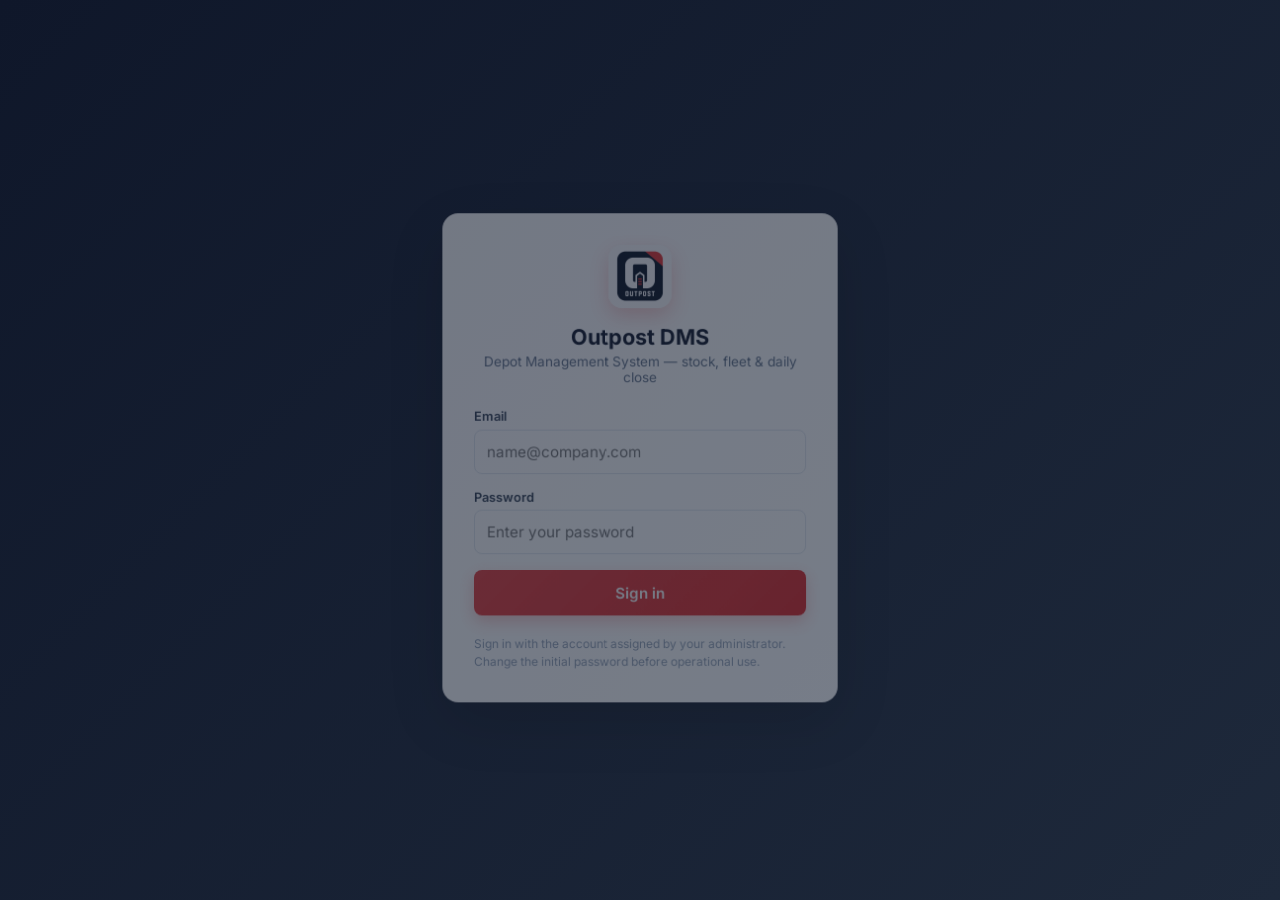
==== index.html @ 82a6bc25 "Stock book: preserve LAPOK BOOK row order within each section (catalog sort) instead of alphabetical" ====
<!DOCTYPE html>
<html lang="en">
<head>
<meta charset="UTF-8">
<meta name="viewport" content="width=device-width,initial-scale=1.0,maximum-scale=1.0">
<script>document.documentElement.classList.add('auth-pending');</script>
<title>Outpost DMS — Depot Management</title>
<link rel="icon" type="image/png" href="assets/img/favicon.png">
<link rel="preload" href="assets/fonts/inter-latin.woff2" as="font" type="font/woff2" crossorigin>
<link rel="stylesheet" href="assets/fonts/inter.css?v=20260801">
<style>
*{box-sizing:border-box;margin:0;padding:0}
:root{
  --red:#E53E3E;--red-dark:#C53030;--red-glow:rgba(229,62,62,.12);--red-light:#FEE2E2;
  --black:#0F172A;--surface:#F9FAFB;--white:#FFFFFF;
  --gray:#64748B;--gray-mid:#94A3B8;--gray-light:#E2E8F0;--gray-dark:#1E293B;
  --gold:#D97706;--accent:#3B82F6;--green:#16A34A;--green-light:#DCFCE7;--amber:#D97706;--amber-light:#FEF3C7;
  --shadow:0 4px 6px rgba(15,23,42,.07),0 10px 24px rgba(15,23,42,.08);
  --shadow-lg:0 10px 30px rgba(13,23,42,.12),0 20px 50px rgba(15,23,42,.1);
  --gradient-primary:linear-gradient(135deg,#E53E3E 0%,#DC2626 100%);
  --gradient-dark:linear-gradient(135deg,#0F172A 0%,#1E293B 100%);
  --r:8px;--rl:12px;--sb:240px;
  --transition:all 0.3s cubic-bezier(0.4,0,0.2,1);
}
html,body{height:100%;font-family:'Inter',system-ui,-apple-system,sans-serif;background:linear-gradient(135deg,#FFFFFF 0%,#F9FAFB 100%);color:var(--black);font-size:13.5px;letter-spacing:-0.3px}
.auth-pending .app{visibility:hidden}
.app{display:flex;min-height:100vh}

/* ── SIDEBAR ── */
.sidebar{width:var(--sb);background:var(--gradient-dark);display:flex;flex-direction:column;flex-shrink:0;position:fixed;top:0;left:0;height:100vh;z-index:100;overflow-y:auto;transform:translateX(-100%);transition:transform .3s;box-shadow:4px 0 20px rgba(15,23,42,.1)}
.sidebar.open{transform:translateX(0)}
.sidebar::before{content:'';position:absolute;top:-60px;left:-60px;width:220px;height:220px;background:radial-gradient(circle,rgba(229,62,62,.1) 0%,transparent 70%);pointer-events:none}
.sidebar-logo{padding:1.2rem 1rem 1rem;border-bottom:1px solid rgba(255,255,255,.06)}
.logo-top{display:flex;align-items:center;gap:10px;margin-bottom:10px}
.logo-mark{width:36px;height:36px;border-radius:10px;display:flex;align-items:center;justify-content:center;flex-shrink:0;overflow:hidden;background:#fff;box-shadow:0 8px 16px rgba(229,62,62,.3);transition:var(--transition)}
.logo-mark img{width:100%;height:100%;object-fit:contain;display:block}
.logo-text{font-size:13px;font-weight:600;color:#fff}
.logo-sub{font-size:10px;color:rgba(255,255,255,.35);letter-spacing:.05em;text-transform:uppercase}
.user-card{background:rgba(255,255,255,.04);border:1px solid rgba(255,255,255,.07);border-radius:8px;padding:10px 12px;margin-top:2px}
.user-name{font-size:13px;font-weight:500;color:rgba(255,255,255,.9)}
.user-email{font-size:11px;color:rgba(255,255,255,.35);margin-top:1px}
.role-pill{display:inline-block;font-size:10px;padding:2px 8px;border-radius:20px;margin-top:6px;font-weight:600;letter-spacing:.03em}
.rp-admin{background:linear-gradient(90deg,var(--red),#FF4D4D);color:#fff}
.rp-manager{background:rgba(255,255,255,.1);color:rgba(255,255,255,.7);border:1px solid rgba(255,255,255,.15)}
.rp-user{background:rgba(201,168,76,.15);color:var(--gold);border:1px solid rgba(201,168,76,.2)}
.nav-section{font-size:9.5px;color:rgba(255,255,255,.22);padding:14px 1rem 5px;text-transform:uppercase;letter-spacing:.1em;font-weight:600}
.nav-section:first-child{padding-top:8px}
.nav-group{border-bottom:1px solid rgba(255,255,255,.04)}
.nav-group-header{width:100%;display:flex;align-items:center;justify-content:space-between;gap:8px;padding:11px 1rem;background:none;border:none;border-left:3px solid transparent;color:rgba(255,255,255,.5);font-size:11px;text-transform:uppercase;letter-spacing:.08em;font-weight:600;cursor:pointer;min-height:44px;font-family:inherit;transition:var(--transition)}
.nav-group-header:hover{background:rgba(255,255,255,.06);color:rgba(255,255,255,.9)}
.nav-group.open>.nav-group-header{color:rgba(255,255,255,.85);border-left-color:rgba(229,62,62,.45)}
.nav-group-chevron{font-size:16px;line-height:1;opacity:.55;transition:transform .2s ease;transform:rotate(0deg)}
.nav-group.open>.nav-group-header .nav-group-chevron{transform:rotate(90deg);opacity:.85}
.nav-group-items{display:none;padding:2px 0 6px}
.nav-group.open>.nav-group-items{display:block}
.nav-group-items .nav-item{padding-left:1.4rem;min-height:40px;font-size:12px;margin:1px 0}
.page-section-label{font-size:10px;text-transform:uppercase;letter-spacing:.08em;color:var(--gray-mid);font-weight:600;margin:0 0 8px}
.page-section{margin-bottom:1.25rem}
.page-section:last-child{margin-bottom:0}
.nav-item{padding:10px 1rem;cursor:pointer;display:flex;align-items:center;gap:10px;font-size:12.5px;color:rgba(255,255,255,.6);transition:var(--transition);border-left:3px solid transparent;margin:2px 0;min-height:44px;font-weight:500}
.nav-item svg{width:16px;height:16px;flex-shrink:0;opacity:.8;transition:var(--transition)}
.nav-item:hover{background:rgba(255,255,255,.06);color:rgba(255,255,255,.95);border-left-color:transparent;padding-left:calc(1rem + 4px)}
.nav-item.active{background:linear-gradient(90deg,rgba(229,62,62,.25) 0%,transparent 100%);color:#fff;border-left-color:var(--red);font-weight:600}
.role-switcher{padding:.75rem;border-top:1px solid rgba(255,255,255,.06);margin-top:auto}
.rs-label{font-size:9.5px;color:rgba(255,255,255,.25);margin-bottom:6px;text-transform:uppercase;letter-spacing:.08em}
.role-btn{display:flex;align-items:center;width:100%;text-align:left;padding:8px 12px;border:1px solid rgba(255,255,255,.1);border-radius:var(--r);background:transparent;cursor:pointer;font-size:11.5px;color:rgba(255,255,255,.5);margin-bottom:4px;transition:var(--transition);font-family:inherit;min-height:40px;font-weight:500}
.role-btn:hover{background:rgba(255,255,255,.08);color:rgba(255,255,255,.9);border-color:rgba(255,255,255,.2)}
.role-btn.active{background:linear-gradient(90deg,rgba(229,62,62,.2) 0%,transparent 100%);color:#fff;border-color:rgba(229,62,62,.4);font-weight:600}

/* ── MAIN ── */
.main{flex:1;margin-left:0;display:flex;flex-direction:column;min-height:100vh;min-width:0}
.topbar{background:rgba(255,255,255,.92);backdrop-filter:blur(12px);border-bottom:1px solid rgba(226,232,240,.5);padding:.9rem 1.8rem;display:flex;align-items:center;justify-content:space-between;position:sticky;top:0;z-index:50;gap:10px;flex-wrap:wrap;box-shadow:0 2px 8px rgba(15,23,42,.04)}
.topbar-left{display:flex;align-items:center;gap:10px;min-width:0}
.menu-btn{display:flex;background:none;border:1px solid var(--gray-light);border-radius:7px;padding:8px 10px;cursor:pointer;flex-shrink:0;min-height:44px;min-width:44px;align-items:center;justify-content:center;transition:var(--transition)}
.menu-btn:hover,.menu-btn[aria-expanded="true"]{background:var(--gray-dark);border-color:var(--gray-dark);color:#fff}
.topbar-title{font-size:15px;font-weight:600;white-space:nowrap;overflow:hidden;text-overflow:ellipsis}
.topbar-right{display:flex;gap:8px;align-items:center;flex-shrink:0;flex-wrap:wrap}
.tb-chip{display:inline-flex;align-items:center;padding:5px 10px;border-radius:20px;font-size:11.5px;background:var(--surface);border:1px solid var(--gray-light);color:var(--gray);font-weight:500;white-space:nowrap}
.notif-btn{width:44px;height:44px;border-radius:var(--r);background:var(--surface);border:1px solid var(--gray-light);display:flex;align-items:center;justify-content:center;cursor:pointer;position:relative;transition:var(--transition);flex-shrink:0;box-shadow:0 2px 4px rgba(15,23,42,.04)}
.notif-btn:hover{background:#E2E8F0;border-color:var(--gray-mid)}
.notif-dot{width:7px;height:7px;background:var(--red);border-radius:50%;position:absolute;top:6px;right:6px;border:1.5px solid white}
.content{padding:1.5rem;flex:1}
.page{display:none}.page.active{display:block}

/* ── CARDS & LAYOUT ── */
.card{background:var(--white);border:1px solid rgba(226,232,240,.5);border-radius:var(--rl);padding:1.4rem;margin-bottom:1rem;box-shadow:var(--shadow);transition:var(--transition)}
.card:hover{box-shadow:var(--shadow-lg);border-color:var(--gray-light)}
.card-header{display:flex;align-items:center;justify-content:space-between;margin-bottom:.9rem;flex-wrap:wrap;gap:8px}
.card-title{font-size:14px;font-weight:700;color:var(--black);letter-spacing:-0.2px}
.two-col{display:grid;grid-template-columns:1fr 1fr;gap:1rem}
.three-col{display:grid;grid-template-columns:1fr 1fr 1fr;gap:1rem}

/* ── METRICS ── */
.metric-grid{display:grid;grid-template-columns:repeat(6,minmax(140px,1fr));gap:10px;margin-bottom:1.25rem}
.metric-card{background:var(--white);border:1px solid var(--gray-light);border-radius:var(--rl);padding:1rem 1.1rem;box-shadow:var(--shadow);position:relative;overflow:visible;min-width:0}
.metric-card.hi{background:linear-gradient(135deg,var(--red),#C41E1E);border-color:var(--red);box-shadow:0 4px 20px rgba(212,43,43,.3)}
.metric-card.hi .metric-label,.metric-card.hi .metric-value,.metric-card.hi .metric-sub{color:#fff}
.metric-label{font-size:10px;color:var(--gray-mid);margin-bottom:4px;text-transform:uppercase;letter-spacing:.05em;font-weight:600}
.metric-value{font-size:clamp(14px,2.1vw,22px);font-weight:700;line-height:1.15;letter-spacing:-.02em;font-variant-numeric:tabular-nums;white-space:nowrap;overflow:visible;word-break:keep-all;max-width:100%}
.metric-sub{font-size:11px;color:var(--gray-mid);margin-top:3px}
.metric-trend{font-size:11px;font-weight:600;margin-top:3px}
.trend-up{color:#16a34a}.trend-dn{color:var(--red)}
.rdc-duty-grid{display:grid;grid-template-columns:repeat(3,1fr);gap:10px;margin-bottom:1rem}
.rdc-duty-card{background:var(--white);border:1px solid var(--gray-light);border-radius:var(--rl);padding:1rem;box-shadow:var(--shadow);cursor:pointer;transition:var(--transition);min-height:118px;display:flex;flex-direction:column;gap:6px}
.rdc-duty-card:hover{border-color:var(--red);box-shadow:var(--shadow-lg);transform:translateY(-2px)}
.rdc-duty-card.hi{border-color:var(--red);background:linear-gradient(135deg,#fff 0%,#fff5f5 100%)}
.rdc-duty-top{display:flex;align-items:flex-start;justify-content:space-between;gap:8px}
.rdc-duty-title{font-size:11px;font-weight:700;text-transform:uppercase;letter-spacing:.05em;color:var(--gray-mid)}
.rdc-duty-value{font-size:14px;font-weight:700;color:var(--black);line-height:1.35}
.rdc-duty-sub{font-size:11px;color:var(--gray);line-height:1.45;margin-top:auto}
.rdc-priority-row{display:flex;align-items:flex-start;gap:10px;padding:10px 0;border-bottom:1px solid rgba(0,0,0,.05)}
.rdc-priority-row:last-child{border-bottom:none}
.rdc-priority-dot{width:10px;height:10px;border-radius:50%;margin-top:4px;flex-shrink:0;background:var(--gray-light)}
.rdc-priority-dot.done{background:#16a34a}.rdc-priority-dot.warn{background:var(--gold)}.rdc-priority-dot.alert{background:var(--red)}
.rdc-bal-toolbar{display:flex;flex-wrap:wrap;gap:8px;align-items:center;margin-bottom:1rem}
.rdc-bal-toolbar .chip{margin:0}
.rdc-bal-steps{display:flex;gap:8px;margin-bottom:1rem}
.rdc-bal-step{flex:1;text-align:center;padding:10px 8px;border-radius:var(--rl);font-size:11px;font-weight:700;background:var(--white);border:1px solid var(--gray-light);color:var(--gray-mid);cursor:pointer;transition:var(--transition)}
.rdc-bal-step:hover{border-color:var(--red)}
.rdc-bal-step.done{background:#f0fdf4;border-color:#86efac;color:#166534}
.rdc-bal-step.active{border-color:var(--red);color:var(--black);box-shadow:0 0 0 2px var(--red-glow)}
.rdc-bal-sticky{position:sticky;bottom:0;z-index:20;margin-top:1rem;padding:12px 14px;background:rgba(255,255,255,.95);border:1px solid var(--gray-light);border-radius:var(--rl);box-shadow:0 -4px 20px rgba(15,23,42,.08);display:flex;flex-wrap:wrap;gap:8px;align-items:center;justify-content:flex-end;backdrop-filter:blur(8px)}
.cash-var{font-size:12px;font-weight:700}
.cash-var.ok{color:#166534}
.cash-var.warn{color:var(--red)}
.rdc-section{margin-bottom:1rem;border:1px solid var(--gray-light);border-radius:var(--rl);background:var(--white);box-shadow:var(--shadow)}
.rdc-section>summary{cursor:pointer;padding:12px 14px;font-size:13px;font-weight:700;list-style:none;display:flex;align-items:center;justify-content:space-between;gap:8px}
.rdc-section>summary::-webkit-details-marker{display:none}
.rdc-section>summary::after{content:'›';font-size:16px;color:var(--gray-mid);transition:transform .2s}
.rdc-section[open]>summary::after{transform:rotate(90deg)}
.rdc-section-body{padding:0 14px 14px}
.rdc-hub-steps{display:grid;grid-template-columns:repeat(4,1fr);gap:8px;margin-bottom:1rem}
.rdc-hub-step{background:var(--white);border:1px solid var(--gray-light);border-radius:var(--rl);padding:12px;cursor:pointer;text-align:center;transition:var(--transition)}
.rdc-hub-step:hover{border-color:var(--red)}
.rdc-hub-step.done{border-color:#86efac;background:#f0fdf4}
.rdc-hub-step.active{border-color:var(--red);box-shadow:0 0 0 2px var(--red-glow)}
.rdc-hub-step-num{font-size:10px;font-weight:700;color:var(--gray-mid);text-transform:uppercase;letter-spacing:.06em}
.rdc-hub-step-label{font-size:13px;font-weight:700;margin-top:4px}
.rdc-hub-hero{display:flex;flex-wrap:wrap;gap:12px;align-items:flex-end;justify-content:space-between;margin-bottom:1rem}
.rdc-hub-greeting{font-size:20px;font-weight:700;letter-spacing:-.02em}
.rdc-hub-date{font-size:13px;color:var(--gray-mid);margin-top:2px}
.rdc-hub-hero-right{display:flex;gap:8px;align-items:center;flex-wrap:wrap}
.rdc-hub-progress{display:grid;grid-template-columns:repeat(5,1fr);gap:4px;margin-bottom:1rem}
.rdc-hub-progress-seg{height:6px;border-radius:99px;background:var(--gray-light);overflow:hidden;position:relative}
.rdc-hub-progress-seg span{position:absolute;inset:0;font-size:0}
.rdc-hub-progress-seg.done{background:#22c55e}
.rdc-hub-progress-seg.active{background:linear-gradient(90deg,#22c55e 50%,var(--red) 50%)}
.rdc-hub-primary{margin-bottom:1rem;padding:14px 16px;border-radius:var(--rl);border:1px solid var(--gray-light);background:var(--white);display:flex;flex-wrap:wrap;gap:12px;align-items:center;justify-content:space-between;box-shadow:var(--shadow)}
.rdc-hub-primary.done{border-color:#86efac;background:#f0fdf4}
.rdc-hub-primary-text{flex:1;min-width:180px}
.rdc-hub-primary-title{font-size:14px;font-weight:700}
.rdc-hub-primary-sub{font-size:12px;color:var(--gray-mid);margin-top:2px}
.rdc-hub-primary .btn.btn-red{padding:12px 22px;font-size:14px;font-weight:700}
.rdc-wizard-head{margin-bottom:1rem;padding:12px 14px;background:var(--white);border:1px solid var(--gray-light);border-radius:var(--rl)}
.rdc-wizard-title{font-size:15px;font-weight:700}
.rdc-wizard-sub{font-size:12px;color:var(--gray-mid);margin-top:4px}
.rdc-hub-checklist{list-style:none;margin:0 0 1rem;padding:0}
.rdc-hub-check-item{display:flex;align-items:center;gap:12px;padding:12px 14px;background:var(--white);border:1px solid var(--gray-light);border-radius:var(--rl);margin-bottom:8px;transition:var(--transition)}
.rdc-hub-check-item[role=button]{cursor:pointer}
.rdc-hub-check-item[role=button]:hover{border-color:var(--red)}
.rdc-hub-check-item.done{border-color:#86efac;background:#f0fdf4}
.rdc-hub-check-item.active{border-color:var(--red);box-shadow:0 0 0 2px var(--red-glow)}
.rdc-hub-check-num{width:28px;height:28px;border-radius:50%;display:flex;align-items:center;justify-content:center;font-size:12px;font-weight:700;background:var(--gray-light);flex-shrink:0;color:var(--gray-mid)}
.rdc-hub-check-item.done .rdc-hub-check-num{background:#22c55e;color:#fff}
.rdc-hub-check-item.active .rdc-hub-check-num{background:var(--red);color:#fff}
.rdc-hub-cash-nudge{display:flex;flex-wrap:wrap;gap:12px;align-items:center;justify-content:space-between;margin-bottom:1rem;padding:12px 14px;border-radius:var(--rl);border:1px solid #fcd34d;background:#fffbeb}
.rdc-hub-depot-nudge{border-color:#fdba74;background:#fff7ed}
.rdc-hub-month-end{margin-bottom:1rem;padding:12px 14px;border-radius:var(--rl);border:1px solid var(--gray-light);background:var(--white);display:flex;flex-wrap:wrap;gap:12px;align-items:center;justify-content:space-between}
.rdc-hub-pack-view{margin:0 0 1rem;padding:0;list-style:none}
.rdc-hub-pack-view .btn{width:100%}
.rdc-finish-today{margin-bottom:1rem;padding:16px;border-radius:var(--rl);border:1px solid #86efac;background:#f0fdf4}
.rdc-hub-cash-nudge-text{flex:1;min-width:180px;font-size:13px}
.rdc-hub-cash-nudge-text strong{display:block;font-size:14px;margin-bottom:2px}
.metric-card.rdc-variance-ok{border-color:#86efac;background:#f0fdf4}
.metric-card.rdc-variance-ok .metric-value{color:#166534}
.metric-card.rdc-variance-warn{border-color:#fca5a5;background:#fff5f5}
.metric-card.rdc-variance-warn .metric-value{color:var(--red)}
tr.rdc-hub-today td{background:rgba(229,62,62,.04);font-weight:600}
@media(max-width:640px){.rdc-hub-steps{grid-template-columns:repeat(2,1fr)}}
@media(max-width:768px){.rdc-duty-grid{grid-template-columns:repeat(2,1fr)}}
@media(max-width:480px){.rdc-duty-grid{grid-template-columns:1fr}}

/* ── TABLE ── */
.tbl-wrap{overflow-x:auto;-webkit-overflow-scrolling:touch}
table{width:100%;border-collapse:collapse;font-size:13px;min-width:500px}
th{text-align:left;padding:7px 10px;font-weight:600;font-size:10.5px;color:var(--gray-mid);border-bottom:1.5px solid var(--gray-light);text-transform:uppercase;letter-spacing:.05em;white-space:nowrap}
td{padding:9px 10px;border-bottom:1px solid rgba(0,0,0,.04);vertical-align:middle}
tr:last-child td{border-bottom:none}
tr:hover td{background:rgba(0,0,0,.012)}

/* ── BADGES ── */
.badge{display:inline-flex;align-items:center;font-size:11px;padding:4px 10px;border-radius:20px;font-weight:600;white-space:nowrap;transition:var(--transition)}
.bs{background:#DCFCE7;color:#166534;font-weight:600}.bw{background:#FEF3C7;color:#92400E;font-weight:600}.bd{background:#FEE2E2;color:#991B1B;font-weight:600}.bi{background:#DBEAFE;color:#1E40AF;font-weight:600}.bg{background:#F3F4F6;color:#374151;font-weight:600}.br{background:var(--gradient-primary);color:#fff;box-shadow:0 4px 12px rgba(229,62,62,.3)}.bgold{background:rgba(217,119,6,.12);color:var(--gold);border:1px solid rgba(217,119,6,.2);font-weight:600}
.b-truck{background:#e0f2fe;color:#0369a1}.b-tuk{background:#fdf4ff;color:#7e22ce}

/* ── ALERTS ── */
.alert{padding:12px 16px;border-radius:var(--r);margin-bottom:1rem;font-size:13px;display:flex;align-items:flex-start;gap:12px;line-height:1.6;border:1px solid;transition:var(--transition)}
.notif-list{display:flex;flex-direction:column}
.notif-row{display:flex;align-items:flex-start;gap:10px;padding:11px 4px;border-bottom:1px solid var(--gray-light);border-left:3px solid transparent;cursor:pointer;transition:var(--transition)}
.notif-row:hover{background:var(--surface);padding-left:8px}
.notif-row:last-child{border-bottom:none}
.notif-row.unread{border-left-color:var(--red)}
.notif-dot{width:8px;height:8px;border-radius:50%;background:var(--red);margin-top:7px;flex-shrink:0;box-shadow:0 0 0 3px var(--red-glow)}
.notif-row:not(.unread) .notif-dot{background:var(--gray-light);box-shadow:none}
.notif-main{flex:1;min-width:0}
.notif-meta{display:flex;justify-content:space-between;align-items:baseline;gap:8px}
.notif-sender{font-size:12px;font-weight:600;color:var(--gray-dark)}
.notif-time{font-size:11px;color:var(--gray-mid);white-space:nowrap}
.notif-title{font-size:13px;font-weight:700;color:var(--black);margin-top:1px}
.notif-row:not(.unread) .notif-title{font-weight:600}
.notif-body{font-size:12.5px;color:var(--gray);margin-top:1px;line-height:1.5;display:-webkit-box;-webkit-line-clamp:2;-webkit-box-orient:vertical;overflow:hidden}
.notif-sev{display:inline-block;font-size:9px;font-weight:700;letter-spacing:.06em;text-transform:uppercase;padding:1px 6px;border-radius:20px;margin-left:6px;vertical-align:2px}
.sev-warning{background:rgba(217,119,6,.12);color:var(--gold)}
.sev-danger{background:var(--red-light);color:var(--red-dark)}
.cal-cell{min-height:62px;border-radius:10px;padding:8px 4px;text-align:center;cursor:pointer;font-family:inherit;transition:var(--transition)}
.cal-cell.none{background:#fff;border:1px solid rgba(15,23,42,.08)}
.cal-cell:disabled{cursor:default}
.cal-cell.ok{background:#F0FDF4;border:1px solid #16A34A}
.cal-cell.bad{background:#FEF2F2;border:1px solid #E53E3E}
.cal-cell.active{box-shadow:0 0 0 2px #fff,0 0 0 3px rgba(15,23,42,.45)}
.cal-day{font-weight:700;color:var(--black)}
.cal-tick{display:inline-flex;align-items:center;justify-content:center;width:22px;height:22px;border-radius:50%;font-size:13px;font-weight:700;color:#fff;line-height:1;margin-top:6px;flex-shrink:0}
.cal-tick.ok{background:#16A34A}
.cal-tick.bad{background:#E53E3E}
.cal-tick.flat{margin-top:0;width:18px;height:18px;font-size:11px;vertical-align:middle}
.cal-legend{display:flex;align-items:center;gap:16px;flex-wrap:wrap;margin:-0.5rem 0 1rem;font-size:11.5px;color:var(--gray)}
.cal-legend .cal-tick{margin-top:0;width:16px;height:16px;font-size:10px}
.rdc-datepicker{position:relative}
.rdc-date-btn{min-height:36px;width:auto;cursor:pointer;text-align:left}
.rdc-date-btn.btn-active{border-color:var(--gray);box-shadow:0 0 0 2px rgba(15,23,42,.12)}
.rdc-date-pop{position:absolute;top:calc(100% + 6px);left:0;z-index:60;width:330px;background:#fff;border:1px solid rgba(15,23,42,.1);border-radius:14px;box-shadow:0 14px 40px rgba(15,23,42,.16);padding:.9rem}
.rdc-date-nav{display:flex;gap:8px;align-items:center;margin-bottom:.7rem}
.a-danger{background:#FEE2E2;color:#7F1D1D;border-color:#FCA5A5;box-shadow:0 4px 12px rgba(229,62,62,.08)}
.a-warning{background:#FFFBEB;color:#78350F;border-color:#FCD34D;box-shadow:0 4px 12px rgba(217,119,6,.08)}
.a-info{background:#EFF6FF;color:#1E3A5F;border-color:#93C5FD;box-shadow:0 4px 12px rgba(59,130,246,.08)}
.a-success{background:#F0FDF4;color:#14532D;border-color:#86EFAC;box-shadow:0 4px 12px rgba(34,197,94,.08)}

/* ── BUTTONS ── */
.btn{display:inline-flex;align-items:center;gap:6px;padding:9px 16px;border:none;border-radius:var(--r);background:var(--white);cursor:pointer;font-size:12.5px;color:var(--black);transition:var(--transition);font-family:inherit;font-weight:600;white-space:nowrap;min-height:44px;border:1px solid var(--gray-light);box-shadow:0 2px 4px rgba(15,23,42,.04)}
.btn:hover{background:var(--surface);border-color:var(--gray);box-shadow:0 4px 12px rgba(15,23,42,.08);transform:translateY(-1px)}
.btn:active{transform:translateY(0)}
.btn-red{background:var(--gradient-primary);color:#fff;border-color:var(--red);box-shadow:0 4px 12px rgba(229,62,62,.25)}
.btn-red:hover{box-shadow:0 8px 20px rgba(229,62,62,.35);transform:translateY(-2px)}
.btn-black{background:var(--black);color:#fff;border-color:var(--black)}
.btn-sm{padding:6px 12px;font-size:11.5px;min-height:36px}
.btn-full{width:100%;justify-content:center;padding:11px;font-size:14px;font-weight:600}
.btn-group{display:flex;gap:8px;flex-wrap:wrap;margin-bottom:1rem}

/* ── FORM ── */
.input,.select-inp,.textarea-inp{padding:10px 12px;border:1.5px solid var(--gray-light);border-radius:var(--r);background:var(--white);color:var(--black);font-size:13px;width:100%;font-family:inherit;transition:var(--transition);min-height:44px;box-shadow:inset 0 1px 2px rgba(15,23,42,.03)}
.input:hover,.select-inp:hover,.textarea-inp:hover{border-color:var(--gray-mid)}
.input:focus,.select-inp:focus,.textarea-inp:focus{outline:none;border-color:var(--red);box-shadow:0 0 0 4px var(--red-light),inset 0 1px 2px rgba(15,23,42,.03)}
.textarea-inp{resize:vertical;min-height:70px}
.form-row{display:grid;grid-template-columns:1fr 1fr;gap:10px;margin-bottom:10px}
.form-group{display:flex;flex-direction:column;gap:5px;margin-bottom:1rem}
.form-group label{font-size:12px;color:var(--black);font-weight:700;letter-spacing:-0.1px;text-transform:capitalize}
.form-section{font-size:11px;font-weight:700;text-transform:uppercase;letter-spacing:.06em;color:var(--gray-mid);margin:14px 0 8px;padding-bottom:4px;border-bottom:1px solid var(--gray-light)}

/* ── STOCK BOOK ── */
.stock-book-card{padding:0;overflow:hidden}
.stock-book-head{padding:16px 18px;border-bottom:1px solid var(--gray-light);background:linear-gradient(180deg,#fff 0%,#f8fafc 100%)}
.stock-book-title{font-size:16px;font-weight:800;letter-spacing:.02em;text-transform:uppercase}
.stock-book-sub{font-size:12px;color:var(--gray-mid);margin-top:4px}
.stock-book-meta{display:grid;grid-template-columns:repeat(3,1fr);gap:10px;margin-top:12px}
.stock-book-meta-item{border:1px solid var(--gray-light);border-radius:10px;padding:10px 12px;background:#fff}
.stock-book-meta-label{font-size:10px;font-weight:700;letter-spacing:.06em;text-transform:uppercase;color:var(--gray-mid);margin-bottom:4px}
.stock-book-meta-value{font-size:12px;font-weight:600;color:var(--black);line-height:1.4}
.stock-book-wrap{padding:14px 18px 18px}
.stock-book-table{min-width:860px}
.stock-book-table th{text-align:center}
.stock-book-table th:nth-child(1),.stock-book-table th:nth-child(2),
.stock-book-table td:nth-child(1),.stock-book-table td:nth-child(2){text-align:left}
.stock-book-table td{text-align:center}
.stock-book-table .cat-row td{background:#f8fafc;font-weight:800;text-transform:uppercase;letter-spacing:.05em;color:var(--gray);text-align:left}
.stock-book-table .stock-book-total td{background:#eef2f7;border-top:1px solid #d8dee8;text-align:center}
.stock-book-table .stock-book-total .stock-book-total-label{text-align:left}
.stock-book-table .stock-book-grand-total td{background:#dde5ee}

/* Warehouse stock overview — roomy rows + brand groups */
.wh-stock-table{font-size:13px}
.wh-stock-table th{padding:10px 12px;font-size:11px}
.wh-stock-table td{padding:12px 12px;border-bottom:1px solid rgba(0,0,0,.07)}
.wh-stock-table .wh-stock-cat td{background:#edf2f7;padding:10px 12px;font-size:11px;font-weight:800;text-transform:uppercase;letter-spacing:.06em;color:var(--gray-dark);border-bottom:1px solid #d8dee8;border-top:2px solid #d8dee8}
.wh-stock-table .wh-stock-name{font-weight:600;color:var(--black);letter-spacing:.01em}
.wh-stock-table .wh-stock-sku{color:var(--gray-mid);font-size:12px}
.wh-stock-table tr.wh-stock-exp td{background:#FFFBEB}
.wh-stock-table tbody tr:not(.wh-stock-cat):hover td{background:rgba(26,54,93,.04)}
.stock-book-table .num-col{width:48px}
.stock-book-table .qty-col{width:120px}
.stock-book-purchase{display:inline-flex;align-items:center;justify-content:center;min-width:64px;min-height:38px;padding:7px 10px;background:#eef2f7;border:1.5px dashed #c5cdd8;border-radius:8px;font-weight:700;color:var(--black);cursor:default;user-select:none;pointer-events:none}
.stock-book-purchase.is-zero{color:var(--gray-mid);font-weight:600}
.stock-book-th-locked{line-height:1.25}
.stock-book-th-locked small{display:block;margin-top:2px;font-size:9px;font-weight:600;letter-spacing:.02em;text-transform:none;color:var(--gray-mid)}
.occd-board-locked{opacity:.98}
.occd-board-locked .occd-tbl{pointer-events:none}
.occd-lock-banner{border-color:#cbd5e0}
.stock-book-input{width:86px;min-height:38px;padding:7px 8px;text-align:center;border:1.5px solid var(--gray-light);border-radius:8px;font:inherit}
.stock-book-input:focus{outline:none;border-color:var(--red);box-shadow:0 0 0 3px var(--red-light)}
.stock-book-input[disabled]{background:#f8fafc;color:var(--gray-mid);cursor:not-allowed}
@media(max-width:768px){.stock-book-meta{grid-template-columns:1fr}}

/* ── OCCD DAILY BOARDS ── */
.occd-toolbar{display:flex;align-items:center;justify-content:space-between;flex-wrap:wrap;gap:10px;margin-bottom:1rem;padding:12px 14px;background:var(--white);border:1px solid var(--gray-light);border-radius:var(--rl);box-shadow:var(--shadow)}
.occd-toolbar-left{display:flex;align-items:center;gap:10px;flex-wrap:wrap}
.occd-board-wrap{margin-bottom:1rem}
.occd-board-card{padding:0;overflow:hidden}
.occd-board-card .card-header{padding:1rem 1.2rem 0;margin-bottom:0}
.occd-board-banner{background:linear-gradient(135deg,#1a365d,#2c5282);color:#fff;padding:12px 16px;margin:0}
.occd-board-title{font-size:15px;font-weight:800;letter-spacing:.04em;text-align:center;margin-bottom:8px}
.occd-board-meta{display:flex;flex-wrap:wrap;gap:12px 20px;font-size:11px;justify-content:center}
.occd-board-meta .occd-txt-inp,.occd-board-meta .occd-readonly-val{background:rgba(255,255,255,.15);border:1px solid rgba(255,255,255,.25);color:#fff;min-height:28px;padding:2px 8px;border-radius:4px;font-size:11px;min-width:140px}
.occd-tbl table{min-width:720px;font-size:12px}
.occd-tbl th{font-size:9.5px;padding:6px 8px}
.occd-tbl td{padding:5px 8px}
.occd-cat-row td{background:#edf2f7;font-size:11px;text-transform:uppercase;letter-spacing:.05em}
.cadet-cat-row td,.rdc-cat-row td{background:#edf2f7;font-size:11px;text-transform:uppercase;letter-spacing:.05em;color:var(--gray-dark);font-weight:700}
.rdc-cat-row td{background:#edf2f7;font-size:11px;text-transform:uppercase;letter-spacing:.05em;color:var(--gray-dark);font-weight:700}
.occd-total-row td{background:#f7fafc;font-weight:700}
.occd-grand-row td{background:#e2e8f0;font-weight:800}
.occd-inv-table .occd-calc{text-align:right;font-variant-numeric:tabular-nums;padding-right:14px}
.occd-inv-table .occd-num-col,.occd-dash-table .occd-num-col{text-align:right}
.occd-inv-table .occd-num-col .occd-num-inp,
.occd-dash-table .occd-num-col .occd-num-inp{width:100%;max-width:96px;margin-left:auto;display:block}
.occd-inv-table th.occd-num-col small,.occd-dash-table th.occd-num-col small{display:block;font-weight:600;text-transform:none;letter-spacing:0;color:var(--gray-mid);font-size:9px}
.occd-num-cell{display:inline-block;min-width:2.5rem;text-align:right;font-variant-numeric:tabular-nums}
.right{text-align:right;font-variant-numeric:tabular-nums}
.occd-inv-table .occd-total-row td:first-child,
.occd-inv-table .occd-grand-row td:first-child{letter-spacing:.04em;text-transform:uppercase;font-size:11px}
.occd-inv-table .occd-total-note{color:var(--gray-mid);font-weight:500;text-align:center}
.occd-inv-table .occd-cat-row td{border-top:2px solid #d8dee8}
.occd-inv-table .occd-total-row td{border-top:1px solid #d8dee8}
.occd-inv-table .occd-grand-row td{border-top:2px solid #94a3b8}
.occd-dash-table .occd-calc{text-align:right;font-variant-numeric:tabular-nums}
.occd-num-inp{width:72px;min-height:32px;padding:4px 6px;border:1px solid var(--gray-light);border-radius:5px;font-size:12px;text-align:right;font-family:inherit}
.occd-txt-inp{width:100%;min-height:32px;padding:4px 8px;border:1px solid var(--gray-light);border-radius:5px;font-size:12px;font-family:inherit}
.occd-readonly-val{display:inline-block;min-width:48px;text-align:right}
.occd-calc{text-align:right;font-weight:600;font-variant-numeric:tabular-nums}
.occd-panels{padding:0 1rem 1rem}
.occd-panel{border:1px solid var(--gray-light);border-radius:var(--r);margin-bottom:10px;overflow:hidden}
.occd-panel summary{padding:10px 12px;font-weight:700;font-size:12px;cursor:pointer;background:var(--surface);list-style:none}
.occd-panel summary::-webkit-details-marker{display:none}
.occd-panel[open] summary{border-bottom:1px solid var(--gray-light)}
.occd-panel .tbl-wrap{padding:8px}
.occd-subpanel{margin-bottom:12px}
.occd-subtitle{font-size:11px;font-weight:700;text-transform:uppercase;color:var(--gray);margin:8px 0 6px}
.occd-board-actions{display:flex;gap:8px;flex-wrap:wrap;padding:12px 1rem 1rem;border-top:1px solid var(--gray-light)}
.occd-module-tabs{display:flex;gap:6px;margin-bottom:1rem;flex-wrap:wrap}
.occd-module-tab{padding:9px 16px;border:1px solid var(--gray-light);border-radius:var(--r);background:var(--white);cursor:pointer;font-size:12.5px;font-weight:600;font-family:inherit;color:var(--gray);transition:var(--transition)}
.occd-module-tab:hover{border-color:var(--gray-mid);color:var(--black)}
.occd-module-tab.active{background:linear-gradient(135deg,#1a365d,#2c5282);color:#fff;border-color:#1a365d;box-shadow:0 2px 8px rgba(26,54,93,.25)}
.occd-tab-panel{display:none}
.occd-tab-panel.active{display:block}

/* ── FLEET MAP ── */
.fleet-map-layout{display:grid;grid-template-columns:1fr 300px;gap:1rem;min-height:520px}
.fleet-map-canvas{height:520px;border-radius:var(--rl);border:1px solid var(--gray-light);z-index:1}
.fleet-map-sidebar{display:flex;flex-direction:column;gap:8px;max-height:520px;overflow-y:auto}
.fleet-card{background:var(--white);border:1px solid var(--gray-light);border-radius:var(--r);padding:10px 12px;cursor:pointer;transition:var(--transition)}
.fleet-card:hover{border-color:var(--red);box-shadow:var(--shadow)}
.fleet-card-top{display:flex;justify-content:space-between;align-items:center;margin-bottom:6px}
.fleet-card-plate{font-weight:700;font-size:13px;padding-left:8px}
.fleet-card-meta{font-size:12px;color:var(--gray);line-height:1.5}
.fleet-pin{width:36px;height:36px;border-radius:50%;background:#fff;border:3px solid;display:flex;align-items:center;justify-content:center;font-size:18px;box-shadow:0 2px 8px rgba(0,0,0,.2)}
.fleet-stop{width:22px;height:22px;border-radius:50%;background:#fff;border:2px solid var(--gray);font-size:10px;font-weight:700;display:flex;align-items:center;justify-content:center;color:var(--gray-dark)}
.fleet-depot{font-size:20px;filter:drop-shadow(0 1px 2px rgba(0,0,0,.3))}
.fleet-map-marker,.fleet-stop-marker,.fleet-depot-marker{background:transparent;border:none}
@media(max-width:900px){.fleet-map-layout{grid-template-columns:1fr}.fleet-map-canvas{height:360px}.fleet-map-sidebar{max-height:none}}

/* ── REPORT EXCHANGE ── */
.rx-chain{display:flex;align-items:stretch;flex-wrap:wrap;gap:8px;margin-bottom:1.25rem;padding:14px;background:var(--white);border:1px solid var(--gray-light);border-radius:var(--rl);box-shadow:var(--shadow)}
.rx-step{flex:1;min-width:140px;padding:10px 12px;border-radius:var(--r);background:var(--surface);border:1px solid var(--gray-light)}
.rx-step.active{border-color:var(--red);background:#FFF7F7;box-shadow:0 0 0 1px rgba(229,62,62,.15)}
.rx-step-label{font-weight:700;font-size:12px;margin-bottom:4px}
.rx-step-to{font-size:11px;color:var(--gray-mid)}
.rx-arrow{align-self:center;color:var(--gray-mid);font-size:18px;font-weight:300;padding:0 4px}

/* ── PROGRESS ── */
.progress-bar{height:5px;background:var(--gray-light);border-radius:3px;overflow:hidden;margin-top:3px}
.progress-fill{height:100%;border-radius:3px}
.p-red{background:linear-gradient(90deg,#D42B2B,#FF6B6B)}
.p-amber{background:linear-gradient(90deg,#D97706,#FBBF24)}
.p-green{background:linear-gradient(90deg,#16a34a,#4ade80)}

/* ── MODAL ── */
.modal-overlay{position:fixed;inset:0;background:rgba(0,0,0,.55);display:none;align-items:flex-end;justify-content:center;z-index:300;backdrop-filter:blur(3px)}
.modal-overlay.open{display:flex}
.modal{background:var(--white);border-radius:16px 16px 0 0;padding:1.6rem;width:100%;max-width:540px;max-height:92vh;overflow-y:auto;box-shadow:0 -20px 60px rgba(15,23,42,.2);backdrop-filter:blur(12px)}
@media(min-width:600px){.modal-overlay{align-items:center}.modal{border-radius:16px;max-height:88vh}}
.modal-handle{width:44px;height:4px;background:linear-gradient(90deg,transparent 0%,var(--gray-light) 50%,transparent 100%);border-radius:2px;margin:0 auto 1.3rem}
.modal-title{font-size:16px;font-weight:700;margin-bottom:1.2rem;letter-spacing:-0.3px;color:var(--black)}
.modal-actions{display:flex;justify-content:flex-end;gap:10px;margin-top:1.4rem;border-top:1px solid rgba(226,232,240,.5);padding-top:1.2rem}
.audit-detail{display:grid;gap:14px}
.audit-detail-hero{display:flex;align-items:center;gap:12px;padding:14px;border:1px solid var(--gray-light);border-radius:12px;background:var(--surface)}
.audit-detail-icon{width:42px;height:42px;display:flex;align-items:center;justify-content:center;flex:0 0 42px;border-radius:11px;background:var(--black);color:#fff;font-size:18px;font-weight:700;text-transform:uppercase}
.audit-detail-action{font-size:15px;font-weight:700;color:var(--black);text-transform:capitalize}
.audit-detail-sub{margin-top:3px;color:var(--gray);font-size:12px}
.audit-detail-grid{display:grid;grid-template-columns:repeat(2,minmax(0,1fr));gap:10px}
.audit-detail-field{padding:11px 12px;border:1px solid var(--gray-light);border-radius:10px;background:#fff;min-width:0}
.audit-detail-label{display:block;margin-bottom:4px;color:var(--gray-mid);font-size:10px;font-weight:700;text-transform:uppercase;letter-spacing:.06em}
.audit-detail-value{display:block;color:var(--black);font-size:12px;font-weight:600;overflow-wrap:anywhere}
.audit-change-title{font-size:12px;font-weight:700;color:var(--black);margin-bottom:7px}
.audit-change-table{width:100%;min-width:0}
.audit-change-table th,.audit-change-table td{padding:8px 9px;vertical-align:top;overflow-wrap:anywhere}
.audit-change-table td{font-size:11px}
.audit-change-empty{padding:14px;border:1px dashed var(--gray-light);border-radius:10px;background:var(--surface);color:var(--gray);font-size:12px;line-height:1.5}

/* ── MISC ── */
.receipt-box{font-family:'Courier New',monospace;font-size:11.5px;background:#fafafa;border:1px solid var(--gray-light);padding:1rem;border-radius:8px;line-height:1.9;white-space:pre-wrap;color:#1a1a1a}
.divider{border:none;border-top:1px solid linear-gradient(90deg,transparent 0%,var(--gray-light) 50%,transparent 100%);margin:.8rem 0}
.chip{display:inline-flex;align-items:center;padding:4px 12px;border-radius:20px;font-size:11.5px;background:var(--surface);border:1px solid var(--gray-light);color:var(--gray);font-weight:600;transition:var(--transition)}
.qty-inp{width:65px;padding:7px 8px;border:1.5px solid var(--gray-light);border-radius:6px;font-size:13px;font-family:inherit;background:var(--white);color:var(--black);min-height:36px}
#page-accountant-rdc .rdc-qty,#page-accountant-rdc input.qty-inp.rdc-qty{width:84px;min-width:84px;text-align:right;font-variant-numeric:tabular-nums}
#page-accountant-rdc .rdc-price-inp{width:112px;min-width:112px;text-align:right;font-variant-numeric:tabular-nums;letter-spacing:.01em}
#page-accountant-rdc .rdc-price-locked{display:inline-block;min-width:96px;padding:8px 10px;text-align:right;font-variant-numeric:tabular-nums;font-weight:600;color:var(--black);background:var(--surface);border:1.5px solid var(--gray-light);border-radius:6px;min-height:36px;box-sizing:border-box}
#page-accountant-rdc .rdc-calc{white-space:nowrap;font-variant-numeric:tabular-nums;min-width:72px}
.cadet-sales-table{width:100%;min-width:520px}
.cadet-sales-table .cadet-qty-sold{width:84px;min-width:84px;text-align:right;font-variant-numeric:tabular-nums}
.cadet-sales-table .cadet-line-amount{width:132px;min-width:132px;text-align:right;font-variant-numeric:tabular-nums;letter-spacing:.01em}
.cadet-sales-table td:nth-child(2),.cadet-sales-table th:nth-child(2){text-align:right;white-space:nowrap}
.cadet-sales-table td:nth-child(3),.cadet-sales-table th:nth-child(3),
.cadet-sales-table td:nth-child(4),.cadet-sales-table th:nth-child(4){white-space:nowrap}
.dispatch-sales-table{width:100%;min-width:480px}
.dispatch-sales-table .dispatch-qty{width:84px;min-width:84px;text-align:right;font-variant-numeric:tabular-nums}
.dispatch-sales-table td:nth-child(2),.dispatch-sales-table th:nth-child(2){text-align:right;white-space:nowrap}
.dispatch-sales-table td:nth-child(3),.dispatch-sales-table th:nth-child(3){white-space:nowrap}
.avatar{width:36px;height:36px;border-radius:50%;display:flex;align-items:center;justify-content:center;font-size:12px;font-weight:700;flex-shrink:0;background:var(--gradient-primary);color:#fff;box-shadow:0 4px 12px rgba(229,62,62,.25);transition:var(--transition)}
.av-red{background:#fee2e2;color:var(--red)}.av-blk{background:#f3f4f6;color:#374151}
.toggle{position:relative;display:inline-block;width:50px;height:28px;cursor:pointer;border-radius:14px;background:var(--gray-light);border:none;transition:var(--transition)}
.toggle input{opacity:0;width:0;height:0}
.slider{position:absolute;inset:0;background:var(--gray-light);border-radius:22px;transition:var(--transition)}
.slider:before{content:'';position:absolute;height:22px;width:22px;left:2px;bottom:3px;background:white;border-radius:50%;transition:var(--transition);box-shadow:0 2px 6px rgba(15,23,42,.1)}
input:checked+.slider{background:var(--gradient-primary)}
input:checked+.slider:before{transform:translateX(20px);box-shadow:0 2px 8px rgba(229,62,62,.3)}

/* ── VEHICLE CARD ── */
.vehicle-card{border:1px solid rgba(226,232,240,.5);border-radius:var(--rl);padding:16px;margin-bottom:10px;background:var(--white);box-shadow:var(--shadow);transition:var(--transition)}
.vehicle-card:hover{border-color:var(--gray-light);box-shadow:var(--shadow-lg);transform:translateY(-1px)}
.vehicle-card.active-v{border-color:var(--red);background:#fff8f8}
.vehicle-icon{width:44px;height:44px;border-radius:10px;display:flex;align-items:center;justify-content:center;font-size:22px;flex-shrink:0}
.vi-truck{background:#e0f2fe}.vi-tuk{background:#fdf4ff}
.vehicle-info{flex:1;min-width:0}
.vehicle-name{font-size:13.5px;font-weight:600}
.vehicle-detail{font-size:12px;color:var(--gray-mid);margin-top:2px}

/* ── DELIVERY RECORD ── */
.delivery-card{border:1px solid var(--gray-light);border-radius:var(--r);padding:12px 14px;margin-bottom:8px;background:var(--surface)}
.delivery-header{display:flex;justify-content:space-between;align-items:center;margin-bottom:6px;flex-wrap:wrap;gap:6px}

/* ── ROUTE ── */
.route-map{position:relative;padding:.5rem 0}
.route-line{position:absolute;left:21px;top:10px;bottom:10px;width:2px;background:var(--gray-light)}
.route-fill{position:absolute;left:21px;top:10px;width:2px;background:linear-gradient(180deg,var(--red),#FF6B6B);border-radius:1px}
.stop{display:flex;align-items:flex-start;gap:12px;margin-bottom:14px;position:relative;z-index:1}
.stop-dot{width:20px;height:20px;border-radius:50%;flex-shrink:0;margin-top:1px;border:2.5px solid var(--white);box-shadow:0 0 0 1.5px var(--gray-light)}
.stop-dot.done{background:var(--red);box-shadow:0 0 0 1.5px var(--red)}
.stop-dot.active{background:var(--white);box-shadow:0 0 0 2px var(--red)}
.stop-dot.pending{background:var(--surface)}

/* ── CUST CARD ── */
.cust-card{border:1px solid rgba(226,232,240,.5);border-radius:var(--r);padding:14px;margin-bottom:8px;cursor:pointer;background:var(--white);box-shadow:var(--shadow);transition:var(--transition)}
.cust-card:hover{border-color:var(--red);box-shadow:var(--shadow-lg);transform:translateY(-1px)}
.cust-card.selected{border-color:var(--red);background:linear-gradient(135deg,#FFF8F8 0%,#FFFFFF 100%);box-shadow:0 0 0 2px var(--red-light)}

/* ── EOD ── */
.eod-sec{background:var(--surface);border-radius:var(--r);padding:1rem;margin-bottom:.8rem;border:1px solid var(--gray-light)}
.recon-row{display:flex;justify-content:space-between;padding:7px 0;border-bottom:1px solid rgba(0,0,0,.05);font-size:13px}
.recon-row:last-child{border-bottom:none}
.surplus{color:#16a34a;font-weight:600}.deficit{color:var(--red);font-weight:600}

/* ── TIMELINE ── */
.timeline{padding-left:10px}
.tl-item{position:relative;padding:0 0 13px 20px;border-left:2px solid var(--gray-light)}
.tl-item:last-child{border-left-color:transparent}
.tl-dot{position:absolute;left:-7px;top:3px;width:12px;height:12px;border-radius:50%;background:var(--red);border:2px solid var(--white)}
.tl-time{font-size:11px;color:var(--gray-mid);font-weight:500}
.tl-text{font-size:13px;margin-top:2px}

/* ── CHART ── */
canvas{display:block;width:100%!important}
.chart-legend{display:flex;gap:14px;flex-wrap:wrap;margin-top:10px}
.legend-item{display:flex;align-items:center;gap:5px;font-size:11.5px;color:var(--gray)}
.legend-dot{width:9px;height:9px;border-radius:50%;flex-shrink:0}

/* ── OVERLAY for mobile sidebar ── */
.sidebar-overlay{display:none;position:fixed;inset:0;background:rgba(0,0,0,.5);z-index:99}
.sidebar-overlay.show{display:block}

/* ════════════════════════════════════════════════ */
/* ── RESPONSIVE DESIGN — Comprehensive Breakpoints ── */
/* ════════════════════════════════════════════════ */

/* 1440px & UP: Large Desktop */
@media(min-width:1920px){:root{--sb:240px}.metric-grid{grid-template-columns:repeat(6,1fr);gap:12px}.topbar{padding:0.8rem 1.8rem}.content{padding:1.8rem}}

/* 1440px: Desktop */
@media(max-width:1919px){:root{--sb:240px}.metric-grid{grid-template-columns:repeat(5,1fr);gap:11px}}

/* 1024px: Laptop */
@media(max-width:1439px){:root{--sb:240px}.metric-grid{grid-template-columns:repeat(4,1fr);gap:10px}.topbar{padding:0.7rem 1.4rem}.content{padding:1.4rem}table{min-width:420px;font-size:12.5px}th,td{padding:7px 9px}}

/* 1024px: Tablet Landscape */
@media(max-width:1023px){:root{--sb:240px}.metric-grid{grid-template-columns:repeat(3,1fr);gap:10px}.two-col{grid-template-columns:1fr 1fr;gap:1rem}.three-col{grid-template-columns:1fr 1fr;gap:1rem}.topbar{padding:0.65rem 1.2rem;font-size:13px}.content{padding:1.2rem}.card{padding:1rem 1.2rem}table{min-width:380px;font-size:12px}th,td{padding:7px 8px}.metric-value{font-size:20px}.metric-label{font-size:9px}.metric-sub{font-size:10px}}

/* 768px: Tablet Portrait */
@media(max-width:768px){:root{--sb:240px}.main{margin-left:0}.topbar{padding:0.6rem 1rem;font-size:13px}.topbar-left{flex:1}.topbar-right{order:3;width:100%;margin-top:0.5rem;justify-content:flex-end}.content{padding:1rem}.card{padding:1rem}.card-header{gap:6px}.card-title{font-size:12.5px}.two-col,.three-col{grid-template-columns:1fr}.form-row{grid-template-columns:1fr}.metric-grid{grid-template-columns:repeat(3,1fr);gap:9px}.metric-card{padding:0.9rem}.metric-value{font-size:18px}.metric-label{font-size:9px}.metric-sub{font-size:10px}table{min-width:350px;font-size:12px}th,td{padding:6px 8px}.tb-chip.hide-sm{display:none}.btn{padding:7px 12px;font-size:12px;min-height:40px}.btn-sm{padding:5px 10px;min-height:36px}.input,.select-inp,.textarea-inp{font-size:12px;min-height:40px;padding:7px 10px}.qty-inp{min-height:36px;font-size:12px;width:60px}.topbar-title{font-size:14px}html,body{font-size:13px}}

/* 640px: Tablet Portrait — Optimized */
@media(max-width:640px){.metric-grid{grid-template-columns:repeat(2,1fr);gap:8px}.metric-card{padding:0.85rem}.metric-value{font-size:17px}.content{padding:0.9rem}.card{padding:0.95rem 1rem}table{min-width:300px;font-size:11.5px}th,td{padding:6px 7px}.topbar{padding:0.55rem 0.9rem}.btn-group{gap:6px}.btn{padding:6px 11px;font-size:11.5px}.form-row{gap:8px;margin-bottom:8px}.vehicle-card{padding:12px}.vehicle-icon{width:40px;height:40px;font-size:20px}.modal{padding:1.2rem;border-radius:14px 14px 0 0}.modal-title{font-size:14px}}

/* 480px: Large Phone */
@media(max-width:480px){:root{--r:8px;--rl:12px}html,body{font-size:12px}.topbar{padding:0.5rem 0.8rem;gap:8px}.topbar-title{font-size:13px}.topbar-right{width:100%;margin-top:0.4rem}.content{padding:0.75rem}.card{padding:0.85rem;margin-bottom:0.8rem;border-radius:var(--rl)}.card-header{gap:5px;margin-bottom:0.8rem}.card-title{font-size:12px}.metric-grid{grid-template-columns:repeat(2,1fr);gap:8px}.metric-card{padding:0.8rem;border-radius:var(--rl)}.metric-value{font-size:16px}.metric-label{font-size:8.5px;margin-bottom:3px}.metric-sub{font-size:9px}table{min-width:280px;font-size:11px}th,td{padding:5px 6px;font-size:11px}.badge{padding:2px 6px;font-size:10px}.alert{padding:8px 10px;font-size:12px}.btn{padding:6px 10px;font-size:11px;min-height:40px}.btn-sm{padding:5px 9px;font-size:10px;min-height:36px}.btn-full{padding:10px;font-size:13px}.input,.select-inp,.textarea-inp{font-size:12px;padding:7px 9px;min-height:40px}.textarea-inp{min-height:60px}.qty-inp{width:55px;padding:6px 7px;min-height:36px;font-size:11px}.form-group label{font-size:11px}.form-section{font-size:10px;margin:12px 0 6px}.chip{padding:2px 8px;font-size:10px}.btn-group{gap:5px}.two-col,.three-col{gap:0.8rem}.form-row{gap:6px;margin-bottom:8px}.vehicle-card{padding:10px;margin-bottom:6px}.vehicle-icon{width:36px;height:36px;font-size:18px}.vehicle-name{font-size:12px}.vehicle-detail{font-size:11px}.modal{padding:1.1rem;border-radius:12px 12px 0 0}.modal-title{font-size:13px}.modal-handle{margin-bottom:1rem}canvas{height:100px!important}.chart-legend{gap:10px;font-size:10px}.legend-item{font-size:10px}.receipt-box{font-size:10.5px;padding:0.8rem}.stop{gap:10px;margin-bottom:12px}.stop-dot{width:18px;height:18px;border:2px solid var(--white)}.tl-item{padding:0 0 10px 18px}.tl-dot{width:10px;height:10px;left:-6px}.recon-row{font-size:12px;padding:6px 0}.topbar-left{gap:8px}}

/* 375px: iPhone 12 / Standard Phone */
@media(max-width:375px){:root{--r:7px;--rl:10px}html,body{font-size:11.5px}.topbar{padding:0.45rem 0.7rem}.topbar-title{font-size:12px}.menu-btn{padding:6px 8px;min-width:40px}.content{padding:0.65rem}.card{padding:0.75rem;margin-bottom:0.7rem}.card-header{gap:4px}.card-title{font-size:11.5px}.metric-grid{grid-template-columns:repeat(2,1fr);gap:6px}.metric-card{padding:0.75rem}.metric-value{font-size:15px}.metric-label{font-size:8px}.metric-sub{font-size:8.5px}table{min-width:260px;font-size:10px}th{font-size:9px;padding:4px 5px}td{padding:4px 5px}.badge{padding:1px 5px;font-size:9px}.alert{padding:7px 9px;font-size:11px}.btn{padding:5px 9px;font-size:10px;min-height:38px}.btn-sm{padding:4px 8px;font-size:9px;min-height:34px}.input,.select-inp,.textarea-inp{font-size:11px;padding:6px 8px;min-height:38px}.qty-inp{width:50px;padding:5px 6px;min-height:34px;font-size:10px}.form-group label{font-size:10px}.form-section{font-size:9px;margin:10px 0 5px}.vehicle-card{padding:9px;margin-bottom:5px}.vehicle-icon{width:32px;height:32px;font-size:16px}.vehicle-name{font-size:11px}.vehicle-detail{font-size:10px}.modal{padding:1rem}.modal-title{font-size:12px}.btn-group{gap:4px}.two-col,.three-col{gap:0.7rem}.form-row{gap:5px;margin-bottom:7px}.chip{padding:2px 7px;font-size:9px}canvas{height:80px!important}.chart-legend{gap:8px;font-size:9px}.notif-btn{width:40px;height:40px}.avatar{width:28px;height:28px;font-size:10px}.stop{gap:8px}.stop-dot{width:16px;height:16px}.tl-item{padding:0 0 8px 16px}.tl-dot{width:9px;height:9px;left:-5px}.recon-row{font-size:11px;padding:5px 0}.topbar-left{gap:6px}.receipt-box{font-size:10px;padding:0.7rem}}

/* 320px: Small Android Phone */
@media(max-width:320px){:root{--r:6px;--rl:9px}html,body{font-size:11px}.topbar{padding:0.4rem 0.6rem;gap:4px}.topbar-title{font-size:11px}.menu-btn{padding:5px 6px;min-width:36px;width:36px;height:36px}.notif-btn{width:36px;height:36px}.content{padding:0.6rem}.card{padding:0.7rem;margin-bottom:0.6rem}.card-header{flex-direction:column;align-items:flex-start}.card-title{font-size:11px}.metric-grid{grid-template-columns:1fr;gap:6px}.metric-card{padding:0.7rem}.metric-value{font-size:14px}.metric-label{font-size:7.5px}.metric-sub{font-size:8px}table{min-width:240px;font-size:9px}th{font-size:8px;padding:3px 4px}td{padding:3px 4px}.badge{padding:1px 4px;font-size:8px}.alert{padding:6px 8px;font-size:10px}.btn{padding:5px 8px;font-size:9.5px;min-height:36px}.btn-sm{padding:4px 7px;font-size:8.5px;min-height:32px}.input,.select-inp,.textarea-inp{font-size:10px;padding:6px 7px;min-height:36px}.qty-inp{width:48px;padding:5px 5px;min-height:32px;font-size:9px}.form-group label{font-size:9.5px}.form-section{font-size:8px;margin:8px 0 4px}.vehicle-card{padding:8px;margin-bottom:4px}.vehicle-icon{width:28px;height:28px;font-size:14px}.vehicle-name{font-size:10px}.vehicle-detail{font-size:9px}.modal{padding:0.95rem;border-radius:10px 10px 0 0}.modal-title{font-size:11px}.modal-handle{width:35px;margin-bottom:0.9rem}.btn-group{gap:3px;flex-direction:column}.btn-group .btn{width:100%}.two-col,.three-col{gap:0.6rem}.form-row{gap:4px;margin-bottom:6px;grid-template-columns:1fr}.chip{padding:1px 6px;font-size:8px}.avatar{width:24px;height:24px;font-size:8px}canvas{height:70px!important}.chart-legend{gap:6px;font-size:8px;flex-direction:column}.receipt-box{font-size:9px;padding:0.6rem;line-height:1.6}.stop{gap:6px;margin-bottom:10px}.stop-dot{width:14px;height:14px;border:1.5px}  .tl-item{padding:0 0 6px 14px}.tl-dot{width:8px;height:8px;left:-4px}.recon-row{font-size:10px;padding:4px 0}.topbar-left{gap:4px}.tb-chip{font-size:10px;padding:4px 8px}}

/* ════════════════════════════════════════════════ */
/* ── POLISH 2.0 — global consistency & motion ── */
/* ════════════════════════════════════════════════ */
::selection{background:rgba(229,62,62,.16);color:var(--black)}
html{scroll-behavior:smooth;-webkit-text-size-adjust:100%}
body{-webkit-tap-highlight-color:transparent;text-rendering:optimizeLegibility}

:focus-visible{outline:2px solid var(--accent);outline-offset:2px;border-radius:6px}
.btn:focus-visible,.nav-group-header:focus-visible,.nav-item:focus-visible,
.role-btn:focus-visible,.menu-btn:focus-visible,.notif-btn:focus-visible,
.occd-module-tab:focus-visible,.cal-cell:focus-visible{outline:2px solid var(--accent);outline-offset:2px;border-radius:6px}

.btn:active{transform:translateY(0) scale(.96)}
.btn:disabled,.btn[disabled]{opacity:.55;cursor:not-allowed;box-shadow:none;transform:none}
.btn svg{transition:transform .2s ease}
.btn:hover svg{transform:translateX(1px)}

.metric-card{transition:box-shadow .25s ease,transform .25s ease,border-color .25s ease}
.metric-card:hover{transform:translateY(-2px);border-color:var(--gray-light);box-shadow:var(--shadow-lg)}
.metric-card.hi:hover{box-shadow:0 8px 24px rgba(212,43,43,.32)}

.page.active{animation:page-in .22s ease}
@keyframes page-in{from{opacity:0;transform:translateY(4px)}to{opacity:1;transform:none}}

.skel{position:relative;overflow:hidden;color:transparent!important;background:var(--gray-light)!important;border-radius:6px;pointer-events:none;user-select:none}
.skel::after{content:'';position:absolute;inset:0;background:linear-gradient(90deg,transparent,rgba(255,255,255,.75),transparent);transform:translateX(-100%);animation:skel 1.3s ease-in-out infinite}
@keyframes skel{100%{transform:translateX(100%)}}
td.skel{padding:.6rem .8rem}
.skel:only-child{min-height:1.1em}

.num{font-variant-numeric:tabular-nums;letter-spacing:0}

.chip.success{background:#f0fdf4;border-color:#86efac;color:#166534}
.chip.danger{background:#fff5f5;border-color:#fecaca;color:#991b1b}
.tb-chip.today{background:#fff0f0;border-color:#fca5a5;color:var(--red)}

.list-empty{padding:1rem;color:var(--gray-mid);font-size:13px;text-align:center}

::-webkit-scrollbar{width:10px;height:10px}
::-webkit-scrollbar-thumb{background:#cbd5e1;border-radius:8px;border:2px solid transparent;background-clip:content-box}
::-webkit-scrollbar-thumb:hover{background:#94a3b8;border:2px solid transparent;background-clip:content-box}
::-webkit-scrollbar-track{background:transparent}

.modal .form-group:last-child{margin-bottom:0}
.card-header .chip{flex-shrink:0}

@media(max-width:640px){
  .modal{padding-bottom:calc(1.2rem + env(safe-area-inset-bottom))}
  .rdc-bal-sticky{padding-bottom:calc(12px + env(safe-area-inset-bottom))}
}
@media(max-width:480px){
  .card-header{align-items:flex-start}
  .alert{font-size:12px;padding:8px 11px;line-height:1.5}
}
</style>
</head>
<body>
<div class="sidebar-overlay" id="sidebarOverlay" onclick="closeSidebar()"></div>
<div class="app">

<!-- SIDEBAR -->
<div class="sidebar" id="sidebar">
  <div class="sidebar-logo">
    <div class="logo-top">
      <div class="logo-mark"><img src="assets/img/outpost-dms-logo.png" alt="Outpost DMS"></div>
      <div><div class="logo-text">Outpost DMS</div><div class="logo-sub">Depot Management</div></div>
    </div>
    <div class="user-card" style="cursor:pointer" onclick="openModal('profileModal')" title="Profile & password">
      <div class="user-name" id="sidebarName">Loading account&hellip;</div>
      <div class="user-email" id="sidebarEmail">&mdash;</div>
      <span class="role-pill rp-admin" id="roleBadge">&mdash;</span>
    </div>
  </div>
  <div id="navMenu"></div>
  <div class="role-switcher">
    <button class="role-btn" onclick="logout()" style="justify-content:center;color:rgba(255,255,255,.7)">Sign out</button>
  </div>
</div>

<!-- MAIN -->
<div class="main">
<div class="topbar">
  <div class="topbar-left">
    <button class="menu-btn" id="sidebarMenuButton" type="button" aria-label="Open navigation" aria-controls="sidebar" aria-expanded="false" onclick="toggleSidebar()" onmouseenter="scheduleSidebarPreview()" onmouseleave="cancelSidebarPreview()">
      <svg width="16" height="16" viewBox="0 0 24 24" fill="none" stroke="currentColor" stroke-width="2.5"><line x1="3" y1="6" x2="21" y2="6"/><line x1="3" y1="12" x2="21" y2="12"/><line x1="3" y1="18" x2="21" y2="18"/></svg>
    </button>
    <span class="topbar-title" id="topbarTitle">Dashboard</span>
  </div>
  <div class="topbar-right">
    <div class="tb-chip hide-sm" id="clockChip">--:--</div>
    <div class="tb-chip hide-sm today" id="topbarDateChip">—</div>
    <div class="notif-btn" onclick="openNotifModal()">
      <svg viewBox="0 0 24 24" fill="none" stroke="currentColor" stroke-width="2" width="15" height="15"><path d="M18 8A6 6 0 0 0 6 8c0 7-3 9-3 9h18s-3-2-3-9"/><path d="M13.73 21a2 2 0 0 1-3.46 0"/></svg>
      <div class="notif-dot" id="notifUnreadDot" style="display:none"></div>
    </div>
  </div>
</div>

<div class="content">

<!-- ══════════ ADMIN DASHBOARD ══════════ -->
<!-- ADMIN SYSTEM CONSOLE -->
<div class="page" id="page-admin-console">
  <div class="alert a-info"><span>⚙️</span><div><strong>System operations console.</strong> This is the system owner's home — user management, approvals, exceptions, audit and reporting-chain health. Revenue and business KPIs live on the <strong>Executive dashboard</strong>.</div></div>
  <div class="metric-grid" id="admConsoleMetrics">
    <div class="metric-card"><div class="metric-label">Pending approvals</div><div class="metric-value" id="admConsoleRequests">—</div><div class="metric-sub">edit requests</div></div>
    <div class="metric-card"><div class="metric-label">Exception queue</div><div class="metric-value" id="admConsoleExceptions">—</div><div class="metric-sub" id="admConsoleExceptionsSub">items</div></div>
    <div class="metric-card"><div class="metric-label">RDC under review</div><div class="metric-value" id="admConsoleRdc">—</div><div class="metric-sub">sheets</div></div>
    <div class="metric-card"><div class="metric-label">Cash pending</div><div class="metric-value" id="admConsoleCash">—</div><div class="metric-sub">confirmations</div></div>
    <div class="metric-card"><div class="metric-label">Audit events today</div><div class="metric-value" id="admConsoleAudit">—</div><div class="metric-sub">logged</div></div>
    <div class="metric-card"><div class="metric-label">Low stock</div><div class="metric-value" id="admConsoleLowStock">—</div><div class="metric-sub">products</div></div>
    <div class="metric-card"><div class="metric-label">Active accounts</div><div class="metric-value" id="admConsoleUsers">—</div><div class="metric-sub" id="admConsoleUsersSub">inactive: —</div></div>
    <div class="metric-card"><div class="metric-label">Vehicles out</div><div class="metric-value" id="admConsoleVehicles">—</div><div class="metric-sub">of active fleet</div></div>
    <div class="metric-card"><div class="metric-label">Warehouse</div><div class="metric-value" id="admConsoleWarehouse">—</div><div class="metric-sub">crates total</div></div>
    <div class="metric-card"><div class="metric-label">Welfare open</div><div class="metric-value" id="admConsoleWelfare">—</div><div class="metric-sub">requests</div></div>
  </div>
  <div class="card" style="margin-top:1rem">
    <div class="card-header"><span class="card-title">System checklist</span><button class="btn btn-sm" onclick="loadAdminConsole()">Refresh</button></div>
    <div class="tbl-wrap"><table>
      <tr><th>#</th><th>Step</th><th>Status</th><th>Action</th></tr>
      <tbody id="admConsoleChecklist"><tr><td colspan="4" class="skel" style="text-align:center">Loading…</td></tr></tbody>
    </table></div>
  </div>
  <div class="btn-group" style="margin-top:1rem">
    <button class="btn btn-red" onclick="showPage('admin-users')">Account management</button>
    <button class="btn" onclick="showPage('admin-editreqs')">Edit requests</button>
    <button class="btn" onclick="showPage('admin-exceptions')">Exception center</button>
    <button class="btn" onclick="showPage('admin-audit')">Audit log</button>
    <button class="btn" onclick="showPage('admin-fleet')">Fleet registry</button>
    <button class="btn" onclick="showPage('report-exchange')">PDF reports</button>
  </div>
</div>

<div class="page active" id="page-admin-dashboard">
  <div class="alert a-danger" id="admLowStockAlert"><span>⚠</span><div><strong>Low stock:</strong> Checking… <a href="#" onclick="showPage('admin-exceptions');return false" style="color:var(--red);font-weight:600">Open exception center →</a></div></div>
  <div class="alert a-info"><span>ℹ</span><div id="admReportingLine"><strong>Reporting line:</strong> Field agents submit to Accountant, Accountant consolidates for Manager, Manager submits executive brief to Managing Directors and Board.</div></div>

  <div class="card" id="adminDailyChecklist" style="display:none;margin-bottom:1rem;border:1px solid rgba(15,23,42,.18)">
    <div class="card-header">
      <span class="card-title">Admin daily checklist</span>
      <button class="btn btn-sm" type="button" onclick="refreshAdminHome()">Refresh</button>
    </div>
    <p style="font-size:12px;color:var(--gray-mid);margin:0 0 .8rem">System owner view — users, approvals, exceptions, then reporting-chain health. Day-to-day depot close stays with RDC / Manager.</p>
    <div class="tbl-wrap"><table>
      <tr><th>#</th><th>Step</th><th>Status</th><th>Action</th></tr>
      <tbody id="adminChecklistBody"><tr><td colspan="4" class="skel">Loading…</td></tr></tbody>
    </table></div>
  </div>

  <div class="card" id="execDailyChecklist" style="display:none;margin-bottom:1rem;border:1px solid rgba(229,62,62,.28)">
    <div class="card-header">
      <span class="card-title">Executive daily checklist</span>
      <button class="btn btn-sm" type="button" onclick="loadExecutiveHomeExtras()">Refresh</button>
    </div>
    <p style="font-size:12px;color:var(--gray-mid);margin:0 0 .8rem">Board/MD view — monitor only. Open Director brief, then acknowledge the manager PDF pack.</p>
    <div id="directorBriefWidget" style="margin:0 0 .8rem;padding:.6rem .8rem;background:rgba(0,0,0,.03);border-radius:8px;border:1px solid var(--gray-light)"></div>
    <div class="tbl-wrap"><table>
      <tr><th>#</th><th>Step</th><th>Status</th><th>Action</th></tr>
      <tbody id="execChecklistBody"><tr><td colspan="4" class="skel">Loading…</td></tr></tbody>
    </table></div>
  </div>

  <div id="execMonthbar" class="card" style="display:none;margin-bottom:1rem;padding:.7rem 1rem">
    <div style="display:flex;align-items:center;gap:10px;flex-wrap:wrap">
      <span class="chip" style="background:var(--red-light);color:var(--red-dark)">Month review</span>
      <span style="font-size:13px;color:var(--gray-mid)">View sales, targets &amp; cash flow for any month:</span>
      <input type="month" id="execMonthPick" class="select-inp" style="width:auto" onchange="execSetMonth(this.value)">
      <button class="btn btn-sm" type="button" onclick="execSetMonth('')">Current month</button>
      <span id="execMonthNote" class="chip"></span>
    </div>
  </div>

  <div class="metric-grid">
    <div class="metric-card hi"><div class="metric-label">Warehouse</div><div class="metric-value" id="admMetricWarehouse">—</div><div class="metric-sub">crates total</div></div>
    <div class="metric-card"><div class="metric-label">Revenue today</div><div class="metric-value" id="admMetricRevenueToday">—</div><div class="metric-sub">UGX</div></div>
    <div class="metric-card"><div class="metric-label">Crates sold</div><div class="metric-value" id="admMetricCartonsToday">—</div><div class="metric-sub">today</div></div>
    <div class="metric-card"><div class="metric-label">Revenue MTD</div><div class="metric-value" id="admMetricRevenueMtd">—</div><div class="metric-sub">UGX</div></div>
    <div class="metric-card"><div class="metric-label">Vehicles out</div><div class="metric-value" id="admMetricVehiclesOut">—</div><div class="metric-sub">active now</div></div>
    <div class="metric-card"><div class="metric-label">Edit requests</div><div class="metric-value" id="admMetricPendingRequests">—</div><div class="metric-sub pending">pending</div></div>
    <div class="metric-card" style="display:none"><div class="metric-label">Cash still out</div><div class="metric-value" id="admMetricCashOut">—</div><div class="metric-sub">open + opening</div></div>
  </div>
  <div class="card" id="execTargetsCard" style="display:none;margin-bottom:1rem">
    <div class="card-header">
      <span class="card-title">Monthly sales targets — <strong id="execTargetsTitle">—</strong></span>
      <button class="btn btn-sm" type="button" onclick="loadExecutiveTargets()">Refresh</button>
    </div>
    <div id="execTargetsBody"><p class="skel" style="padding:.6rem">Loading…</p></div>
  </div>
  <div class="card" id="execCsoCard" style="display:none;margin-bottom:1rem">
    <div class="card-header">
      <span class="card-title">Cash still out — monthly trend</span>
      <span class="chip">Recurring from previous months</span>
    </div>
    <p style="font-size:12px;color:var(--gray-mid);margin:0 0 .8rem">Outstanding cash follows customers month to month — every open cash-out from previous months is carried forward automatically.</p>
    <div id="execCsoSummary" style="display:flex;gap:8px;flex-wrap:wrap;margin-bottom:.8rem"></div>
    <div class="tbl-wrap"><table id="execCsoTable">
      <tr><th>Month</th><th>Cash still out (UGX)</th><th>vs previous</th></tr>
      <tbody id="execCsoBody"><tr><td colspan="3" class="skel">Loading…</td></tr></tbody>
    </table></div>
  </div>
  <div class="card" id="adminActionCenterCard">
    <div class="card-header">
      <span class="card-title">Admin action center</span>
      <button class="btn btn-sm" onclick="refreshAdminHome()">Refresh</button>
    </div>
    <div class="tbl-wrap"><table>
      <tr><th>Priority</th><th>Item</th><th>Count</th><th>Action</th></tr>
      <tbody id="adminActionCenterBody">
        <tr><td colspan="4" class="skel" style="text-align:center">Loading…</td></tr>
      </tbody>
    </table></div>
  </div>
  <div class="two-col">
    <div class="card">
      <div class="card-header"><span class="card-title">Sales vs Expenses vs Profit</span><span class="chip">Live</span></div>
      <canvas id="mainChart" height="180"></canvas>
      <div class="chart-legend">
        <div class="legend-item"><div class="legend-dot" style="background:#D42B2B"></div>Sales</div>
        <div class="legend-item"><div class="legend-dot" style="background:#374151"></div>Expenses</div>
        <div class="legend-item"><div class="legend-dot" style="background:#16a34a"></div>Profit</div>
      </div>
    </div>
    <div class="card">
      <div class="card-header"><span class="card-title">Product share — MTD</span></div>
      <canvas id="donutChart" height="180"></canvas>
      <div class="chart-legend" id="donutLegend" style="justify-content:center"></div>
    </div>
  </div>
  <div class="card">
    <div class="card-header"><span class="card-title">Monthly profit trend</span></div>
    <canvas id="profitChart" height="130"></canvas>
  </div>
  <div class="card">
    <div class="card-header"><span class="card-title">Executive PDF reports (from Manager)</span><button class="btn btn-sm btn-red" onclick="showPage('report-exchange')">Open report exchange</button></div>
    <p style="font-size:13px;color:var(--gray-mid);padding:0 0 .5rem">Daily briefs and finance packs arrive as PDFs through the reporting chain: Field → Accountant → Manager → Executive.</p>
  </div>
</div>

<!-- PDF REPORT EXCHANGE (Accountant · Manager · Executive) -->
<div class="page" id="page-report-exchange">
  <div id="reportExchangeRoot"><p class="skel" style="padding:1rem">Loading…</p></div>
</div>

<!-- ADMIN USERS -->
<div class="page" id="page-admin-users">
  <div class="alert a-info" id="execUsersHint" style="display:none"><span>ℹ</span><strong>Executive:</strong> You can freeze or unfreeze accounts (Active toggle). Adding or editing users stays with Admin.</div>
  <div class="btn-group" id="adminUsersActions">
    <button class="btn btn-red" id="adminAddUserBtn" onclick="openModal('addUserModal')">+ Add user</button>
    <button class="btn" onclick="exportUsersCsv()">Export Excel</button>
    <button class="btn btn-sm" onclick="loadUsersTable()">Refresh</button>
  </div>
  <div style="display:flex;gap:8px;flex-wrap:wrap;margin-bottom:.8rem">
    <input class="input" id="adminUserSearch" style="max-width:360px;flex:1" type="text" placeholder="Search by name, email, ID or phone…" oninput="applyUsersFilter()">
    <select class="select-inp" id="adminUserRoleFilter" style="max-width:200px" onchange="applyUsersFilter()">
      <option value="">All roles</option>
      <option value="executive">Executive</option>
      <option value="manager">Manager</option>
      <option value="accountant">Accountant</option>
      <option value="cadet">Cadet</option>
    </select>
  </div>
  <div class="card"><div class="tbl-wrap"><table id="userTable">
    <tr><th>Name</th><th>Role</th><th>National ID</th><th>Phone</th><th>Vehicle assigned</th><th>Active</th><th>Actions</th></tr>
    <tr><td colspan="7" style="text-align:center;color:var(--gray-mid)">Loading users…</td></tr>
  </table></div></div>
  <div class="card" id="adminVehicleAssignmentCard" style="margin-top:1rem">
    <div class="card-header">
      <div><span class="card-title">Weekly cadet, vehicle &amp; route assignments</span><div style="font-size:12px;color:var(--gray-mid);margin-top:4px">Only the main Admin can change these recurring Monday&ndash;Saturday assignments. Managers use them during dispatch.</div></div>
      <button class="btn btn-sm" type="button" onclick="loadVehicleAssignments()">Refresh</button>
    </div>
    <div class="tbl-wrap"><table id="vehicleAssignmentTable"><tr><td style="color:var(--gray-mid)">Loading assignments&hellip;</td></tr></table></div>
  </div>
</div>

<!-- ADMIN FLEET REGISTRY -->
<div class="page" id="page-admin-fleet">
  <div class="alert a-info"><span>ℹ</span><div><strong>Fleet registry.</strong> Register trucks and tuktuk motorcycles here. Only the main Admin can add or retire vehicles.</div></div>
  <div class="btn-group">
    <button class="btn btn-red" onclick="openModal('addVehicleModal')">+ Add vehicle</button>
    <button class="btn btn-sm" onclick="loadAdminFleet()">Refresh</button>
  </div>
  <div class="card" style="margin-top:.8rem"><div class="tbl-wrap"><table>
    <tr><th>Registration</th><th>Type</th><th>Make / model</th><th>Capacity</th><th>Status</th><th>Assigned cadet</th><th>Assigned driver</th><th>Actions</th></tr>
    <tbody id="fleetTableBody"><tr><td colspan="8" class="skel" style="text-align:center">Loading…</td></tr></tbody>
  </table></div></div>
</div>

<!-- ADMIN EDIT REQUESTS -->
<div class="page" id="page-admin-editreqs">
  <div class="alert a-info"><span>ℹ</span>Field users cannot modify sales directly. All changes require manager or admin approval.</div>
  <div class="card">
    <div class="card-header"><span class="card-title">Pending requests</span><span class="badge bd">—</span></div>
    <div class="tbl-wrap"><table>
      <tr><th>Ref</th><th>User</th><th>Type</th><th>Reason</th><th>Details</th><th>Time</th><th>Action</th></tr>
      <tr><td colspan="7" class="skel" style="text-align:center">Loading…</td></tr>
    </table></div>
  </div>
</div>

<!-- ADMIN EXCEPTIONS -->
<div class="page" id="page-admin-exceptions">
  <div class="alert a-info"><span>ℹ</span>Live exception queue — aggregated from stock, cash, cadet flags, welfare, edit requests, and pending sales. Resolve each item in its linked screen.</div>
  <div class="metric-grid" id="excMetrics">
    <div class="metric-card"><div class="metric-label">Loading…</div><div class="metric-value">—</div></div>
  </div>
  <div class="card">
    <div class="card-header"><span class="card-title">Exception queue</span><button class="btn btn-sm" onclick="loadExceptionsPage()">Refresh</button></div>
    <div class="tbl-wrap"><table>
      <tr><th>Type</th><th>Reference</th><th>Severity</th><th>Owner</th><th>Status</th><th>Detail</th><th>Action</th></tr>
      <tbody id="excTableBody"><tr><td colspan="7" class="skel" style="text-align:center">Loading…</td></tr></tbody>
    </table></div>
  </div>
</div>

<!-- ADMIN REPORTS -->
<div class="page" id="page-admin-reports">
  <div class="btn-group">
    <button class="btn btn-red" onclick="LapokAPI.exportCsv('sales')">Export sales Excel</button>
    <button class="btn" onclick="LapokAPI.exportCsv('stock')">Export stock Excel</button>
    <button class="btn btn-black" onclick="LapokAPI.exportCsv('receivables')">Export receivables</button>
  </div>
  <div class="card" style="margin-top:.8rem">
    <div class="card-header"><span class="card-title">Report filters</span><button class="btn btn-sm" onclick="applyAdminReportFilters()">Apply</button></div>
    <div class="form-row">
      <div class="form-group"><label>From</label><input class="input" type="date" id="reportFrom"></div>
      <div class="form-group"><label>To</label><input class="input" type="date" id="reportTo"></div>
    </div>
    <div class="form-row">
      <div class="form-group"><label>Route</label><select class="select-inp" id="reportRouteFilter"><option value="">All routes</option></select></div>
      <div class="form-group"><label>Vehicle</label><select class="select-inp" id="reportVehicleFilter"><option value="">All vehicles</option></select></div>
    </div>
    <div class="form-row">
      <div class="form-group"><label>Sales user</label><select class="select-inp" id="reportUserFilter"><option value="">All users</option></select></div>
      <div class="form-group"><label>Group by</label><select class="select-inp" id="reportGroupBy"><option value="day">Day</option><option value="week">Week</option><option value="month">Month</option></select></div>
    </div>
    <div class="btn-group" style="margin-top:.4rem">
      <button class="btn btn-sm" onclick="exportFilteredSalesCsv()">Export filtered sales</button>
      <button class="btn btn-sm" onclick="resetAdminReportFilters()">Reset filters</button>
    </div>
  </div>
  <div class="btn-group" style="margin-top:-.5rem">
    <button class="btn btn-sm btn-red" onclick="loadReportsTab('financial')">Financial</button>
    <button class="btn btn-sm" onclick="loadReportsTab('sales')">Sales</button>
    <button class="btn btn-sm" onclick="loadReportsTab('stock')">Stock</button>
  </div>
  <div class="metric-grid" id="adminReportMetrics">
    <div class="metric-card hi"><div class="metric-label">Revenue MTD</div><div class="metric-value" id="rptRevenueMtd">—</div><div class="metric-sub">UGX</div></div>
    <div class="metric-card"><div class="metric-label">Expenses MTD</div><div class="metric-value" id="rptExpensesMtd">—</div></div>
    <div class="metric-card"><div class="metric-label">Net profit</div><div class="metric-value" id="rptProfitMtd">—</div></div>
    <div class="metric-card"><div class="metric-label">Cartons MTD</div><div class="metric-value" id="rptCartonsMtd">—</div></div>
  </div>
  <div class="card">
    <div class="card-header"><span class="card-title">Sales vs Expenses vs Profit — live</span></div>
    <canvas id="reportChart" height="180"></canvas>
    <div class="chart-legend">
      <div class="legend-item"><div class="legend-dot" style="background:#D42B2B"></div>Sales</div>
      <div class="legend-item"><div class="legend-dot" style="background:#374151"></div>Expenses</div>
      <div class="legend-item"><div class="legend-dot" style="background:#16a34a"></div>Profit</div>
    </div>
  </div>
  <div class="card" id="reportsDetailPanel"><div class="card-title">Report detail</div><div id="reportsDetailBody" class="tbl-wrap"></div></div>
</div>

<!-- ADMIN ROUTES -->
<div class="page" id="page-admin-routes">
  <div class="btn-group"><button class="btn btn-red" onclick="openModal('addRouteModal')">+ Add route</button></div>
  <div id="routesList"></div>
</div>

<!-- ADMIN AUDIT -->
<div class="page" id="page-admin-audit">
  <div class="card" style="margin-bottom:.8rem">
    <div class="card-header"><span class="card-title">Audit filters</span><span class="chip">Admin only</span></div>
    <div class="form-row">
      <div class="form-group"><label>From</label><input class="input" type="date" id="auditFrom" onchange="loadAuditLog()"></div>
      <div class="form-group"><label>To</label><input class="input" type="date" id="auditTo" onchange="loadAuditLog()"></div>
    </div>
    <div class="form-row">
      <div class="form-group"><label>Action</label><select class="select-inp" id="auditActionFilter" onchange="loadAuditLog()"><option value="">All actions</option><option value="create">Create</option><option value="update">Update</option><option value="delete">Delete</option><option value="login">Login</option><option value="logout">Logout</option></select></div>
      <div class="form-group"><label>Table</label><input class="input" id="auditTableFilter" placeholder="e.g. users, orders" oninput="loadAuditLog()"></div>
    </div>
    <div class="form-row">
      <div class="form-group"><label>User</label><input class="input" id="auditUserFilter" placeholder="Name or email" oninput="loadAuditLog()"></div>
      <div class="form-group"><label>Rows</label><select class="select-inp" id="auditPerPage" onchange="loadAuditLog()"><option value="50">50</option><option value="100">100</option></select></div>
    </div>
  </div>
  <div class="card">
    <div class="card-header"><span class="card-title">System audit log</span><span class="chip" id="auditCountChip">0 entries</span></div>
    <div class="tbl-wrap"><table id="auditTable"><tr><th>When</th><th>User</th><th>Table</th><th>Action</th><th>Changes</th><th>View</th></tr><tbody id="auditTableBody"><tr><td colspan="6" class="skel" style="text-align:center">Loading…</td></tr></tbody></table></div>
  </div>
</div>

<!-- EFRIS / FISCAL IMPORT -->
<div class="page" id="page-admin-efris">
  <div id="efrisAdminRoot"></div>
</div>

<!-- RDC OVERVIEW HUB -->
<div class="page" id="page-accountant-rdc-hub">
  <div class="alert a-warning" id="deadlineBannerRdc" style="display:none"></div>
  <div class="alert a-warning" id="rdcHubAlert" style="display:none"></div>

  <div class="rdc-hub-hero">
    <div>
      <div class="rdc-hub-greeting" id="rdcHubGreeting">Welcome back</div>
      <div class="rdc-hub-date" id="rdcHubTodayLabel">—</div>
    </div>
    <div class="rdc-hub-hero-right">
      <span class="chip" id="rdcHubLiveChip" title="Database readiness">Checking…</span>
      <span class="chip" id="rdcHubMonthChip">Loading…</span>
      <button class="btn btn-sm" type="button" onclick="loadRdcHubPage()">Refresh</button>
    </div>
  </div>

  <div class="rdc-hub-progress" id="rdcHubProgress" aria-hidden="true">
    <div class="rdc-hub-progress-seg" id="rdcHubProgEod"><span>Field EOD</span></div>
    <div class="rdc-hub-progress-seg" id="rdcHubProgCash"><span>Cash</span></div>
    <div class="rdc-hub-progress-seg" id="rdcHubProgRoutes"><span>Trips</span></div>
    <div class="rdc-hub-progress-seg" id="rdcHubProgBal"><span>Balancing</span></div>
    <div class="rdc-hub-progress-seg" id="rdcHubProgPack"><span>Pack</span></div>
  </div>

  <div class="rdc-hub-primary" id="rdcHubPrimaryAction" style="display:none">
    <div class="rdc-hub-primary-text">
      <div class="rdc-hub-primary-title" id="rdcHubPrimaryTitle">—</div>
      <div class="rdc-hub-primary-sub" id="rdcHubPrimarySub">—</div>
    </div>
    <button class="btn btn-red" type="button" id="rdcHubPrimaryBtn">Continue</button>
  </div>

  <ul class="rdc-hub-checklist" id="rdcHubChecklist" aria-label="End of day steps">
    <li class="rdc-hub-check-item"><div class="rdc-hub-check-num">1</div><div><div style="font-weight:600;font-size:13px">Loading…</div></div></li>
  </ul>

  <div class="rdc-hub-cash-nudge" id="rdcHubCashNudge" style="display:none">
    <div class="rdc-hub-cash-nudge-text">
      <strong id="rdcHubCashNudgeTitle">Field cash pending</strong>
      <span id="rdcHubCashNudgeSub">Confirm trip cash when cadets return — required before the manager pack.</span>
    </div>
    <button class="btn btn-sm" type="button" onclick="showPage('accountant-cash')">Confirm cash</button>
  </div>

  <div class="rdc-hub-cash-nudge rdc-hub-depot-nudge" id="rdcHubCadetNudge" style="display:none">
    <div class="rdc-hub-cash-nudge-text">
      <strong id="rdcHubCadetNudgeTitle">Cadet reports flagged</strong>
      <span id="rdcHubCadetNudgeSub">Sales, cash, or expense issues need RDC review.</span>
    </div>
    <button class="btn btn-sm" type="button" onclick="showPage('admin-exceptions')">Review</button>
  </div>

  <div class="rdc-hub-cash-nudge rdc-hub-depot-nudge" id="rdcHubDepotNudge" style="display:none">
    <div class="rdc-hub-cash-nudge-text">
      <strong id="rdcHubDepotNudgeTitle">Depot alerts</strong>
      <span id="rdcHubDepotNudgeSub">Items need your attention.</span>
    </div>
    <button class="btn btn-sm" type="button" onclick="showPage('admin-exceptions')">Review alerts</button>
  </div>

  <div class="rdc-hub-month-end" id="rdcHubMonthEnd" style="display:none">
    <div>
      <div style="font-weight:600;font-size:13px">Month-end checklist</div>
      <div style="font-size:12px;color:var(--gray-mid);margin-top:2px">Last days of the month — complete month-end notes and controls.</div>
    </div>
    <button class="btn btn-sm btn-red" type="button" onclick="showPage('accountant-improvements')">Open month-end</button>
  </div>

  <ul class="rdc-hub-pack-view" id="rdcHubPackView" style="display:none"></ul>

  <div id="cashoutsMountRdc"></div>

  <details class="rdc-section" open>
    <summary>Depot stock status (view only) + director snapshot</summary>
    <div class="rdc-section-body">
      <div class="alert a-info" style="margin:0 0 .8rem">
        <span>ℹ</span>
        <div style="font-size:12px">Opening and closing stock counts are entered by the <strong>manager</strong>. RDC reviews the figures here for balancing and the director pack.</div>
      </div>
      <p style="font-size:12px;color:var(--gray-mid);margin:0 0 .8rem" id="accClosingStatus">Loading closing status…</p>
      <div class="tbl-wrap"><table id="accClosingStockTable"><tr><th>Product</th><th>SKU</th><th>Qty</th></tr><tr><td colspan="3" class="skel">Loading…</td></tr></table></div>
      <div class="form-group" style="margin-top:.8rem"><label>Manager notes</label><textarea class="textarea-inp" id="accClosingNotes" rows="2" readonly disabled placeholder="Visible after manager saves closing stock"></textarea></div>
      <div id="rdcHubDeliveryConfirmStrip" class="alert a-info" style="margin-top:1rem;display:none">
        <span>ℹ</span>
        <div>
          <strong>Manager delivery confirmation</strong>
          <div id="rdcHubDeliveryConfirmMsg" style="font-size:12px;margin-top:2px">Loading…</div>
        </div>
      </div>
      <div id="accountantDirectorBriefWidget" style="margin-top:1rem;font-size:13px"></div>
    </div>
  </details>

  <details class="rdc-section">
    <summary>History &amp; depot alerts</summary>
    <div class="rdc-section-body">
      <div id="rdcHubPriorities" style="margin-bottom:1rem"></div>
      <p id="rdcHubWelfareNote" style="font-size:12px;color:var(--gray-mid);margin:0 0 .8rem">
        <strong>Staff welfare:</strong> log requests in the
        <button class="btn btn-sm" type="button" style="margin-left:4px" onclick="showPage('accountant-welfare')">welfare register</button>
        — synced for manager and leadership.
      </p>
      <div id="rdcHubHistoryTools" style="display:flex;flex-wrap:wrap;gap:8px;margin-bottom:.8rem"></div>
      <div class="page-section-label">Recent sheets</div>
      <div style="display:flex;align-items:center;gap:8px;margin-bottom:.6rem">
        <input class="input" id="rdcHubCalMonth" type="month" style="width:auto">
        <span style="font-size:12px;color:var(--gray-mid)">Tap a day to open its balancing sheet</span>
      </div>
      <div id="rdcHubCalGrid" style="display:grid;grid-template-columns:repeat(7,1fr);gap:8px;margin-bottom:.6rem"></div>
      <div class="cal-legend"><span><span class="cal-tick ok">✓</span> Balanced</span><span><span class="cal-tick bad">✗</span> Not balanced</span></div>
      <div class="tbl-wrap"><table id="rdcHubRecentTable"><tr><th>Date</th><th>Status</th><th>Variance</th><th></th></tr><tr><td colspan="4" class="skel">Loading…</td></tr></table></div>
    </div>
  </details>
</div>

<!-- ACCOUNTANT / RDC DAILY BALANCING -->
<div class="page" id="page-accountant-rdc">
  <div class="rdc-bal-toolbar">
    <button class="btn btn-sm" type="button" id="rdcPageBackBtn" onclick="rdcPageBack()">← Back</button>
    <div class="rdc-datepicker" id="rdcDatePicker">
      <input type="hidden" id="rdcDate" value="">
      <button type="button" class="input rdc-date-btn" id="rdcDateBtn" title="Change date"></button>
      <div class="rdc-date-pop" id="rdcDatePop" style="display:none">
        <div class="rdc-date-nav">
          <button type="button" class="btn btn-sm" id="rdcCalPrev" title="Previous month">←</button>
          <input class="input" id="rdcCalMonth" type="month" style="width:auto;min-height:32px;flex:1">
          <button type="button" class="btn btn-sm" id="rdcCalNext" title="Next month">→</button>
        </div>
        <div id="rdcCalGrid" style="display:grid;grid-template-columns:repeat(7,1fr);gap:8px;margin-bottom:.6rem"></div>
        <div class="cal-legend"><span><span class="cal-tick ok">✓</span> Balanced</span><span><span class="cal-tick bad">✗</span> Not balanced</span></div>
      </div>
    </div>
    <span class="badge bd" id="rdcUnsavedBadge" style="display:none">Unsaved</span>
    <span class="chip" id="rdcMetaLine">Loading…</span>
    <span class="badge bw" id="rdcStatusBadge" style="margin-left:auto">draft</span>
  </div>

  <div id="rdcFinishToday" class="rdc-finish-today" style="display:none">
    <div class="alert a-success" style="margin:0"><span>✓</span><div><strong>Balancing submitted</strong><div style="font-size:13px;margin-top:4px">Manager will review your sheet. You can still open it read-only, or send today's pack.</div></div></div>
    <div style="display:flex;flex-wrap:wrap;gap:8px;margin-top:12px">
      <button class="btn btn-red" type="button" onclick="rdcOpenSubmittedView()">View submitted report</button>
      <button class="btn btn-sm" type="button" onclick="showPage('report-exchange')">Send manager pack</button>
      <button class="btn btn-sm" type="button" onclick="showPage('accountant-rdc-hub')">Back to Home</button>
      <button class="btn btn-sm" type="button" onclick="rdcExportTodayCsv()">Export Excel</button>
    </div>
  </div>

  <div class="card" id="rdcCadetVehicleCard" style="margin-bottom:1rem;display:none">
    <div class="card-header">
      <span class="card-title">Cadet reports received</span>
      <span style="font-size:12px;color:var(--gray)">Edit if a cadet made a mistake</span>
    </div>
    <div class="tbl-wrap">
      <table id="rdcCadetVehicleTable">
        <tr><th>Vehicle</th><th>Cadet</th><th>Sales (UGX)</th><th>Cash (UGX)</th><th>Status</th><th></th></tr>
      </table>
    </div>
  </div>

  <div id="rdcBalancingMain">
  <div class="rdc-bal-steps" id="rdcBalSteps">
    <div class="rdc-bal-step" id="rdcBalStepSales" role="button" tabindex="0">① Sales</div>
    <div class="rdc-bal-step" id="rdcBalStepCash" role="button" tabindex="0">② Cash</div>
    <div class="rdc-bal-step" id="rdcBalStepSubmit" role="button" tabindex="0">③ Submit</div>
  </div>

  <div class="rdc-wizard-head" id="rdcWizardHead">
    <div class="rdc-wizard-title" id="rdcWizardTitle">Step 1 of 3 — Sales</div>
    <div class="rdc-wizard-sub" id="rdcWizardSub">Enter verified figures or import sales from depot orders.</div>
  </div>

  <div class="alert a-info" id="rdcReadOnlyBanner" style="display:none"><span>ℹ</span><div id="rdcReadOnlyText">This sheet is read-only.</div></div>
  <div class="alert a-warning" id="rdcReviewBanner" style="display:none"></div>

  <div id="rdcWizardPanel1" class="rdc-wizard-panel">
    <div class="card" id="rdcSalesCard">
      <div class="card-header"><span class="card-title">Sales by brand × vehicle</span></div>
      <p style="font-size:12px;color:var(--gray-mid);margin:0 0 1rem">Products grouped like the depot sales book: <strong>CSD · ENERGY · JUICE · WATER · OTHER</strong>. Cadet data fills the matching vehicle column. Unit prices are set by admin.</p>
      <div class="tbl-wrap"><table><thead id="rdcSalesHead"></thead><tbody id="rdcSalesBody"></tbody></table></div>
    </div>
  </div>

  <div id="rdcWizardPanel2" class="rdc-wizard-panel" style="display:none">
    <details class="rdc-section" open>
      <summary>Expenses <button type="button" class="btn btn-sm rdc-add-row-btn" data-rdc-add-row="expense" onclick="event.stopPropagation()">+ Row</button></summary>
      <div class="rdc-section-body"><div class="tbl-wrap"><table><thead id="rdcExpenseHead"></thead><tbody id="rdcExpenseBody"></tbody></table></div></div>
    </details>
    <div class="card" id="rdcCashCard">
      <div class="card-header"><span class="card-title">Cash balance</span></div>
      <div class="form-group"><label>Expected cash (UGX)</label><input class="input" type="number" id="rdcExpected" min="0" step="1" placeholder="Auto-filled on save"></div>
      <div class="tbl-wrap"><table><thead id="rdcCashActualHead"></thead><tbody><tr id="rdcCashActualRow"></tr></tbody></table></div>
      <div style="font-size:12px;font-weight:700;margin:1rem 0 .5rem">Cadet cash reconciliation</div>
      <p style="font-size:11px;color:var(--gray-mid);margin:0 0 .7rem">Expected cash is calculated from vehicle sales and recoveries, less operational expenses. Shortage/excess is shown as a result and cannot hide missing cash.</p>
      <div class="tbl-wrap"><table><thead><tr><th>Vehicle</th><th>Sales</th><th>Expenses</th><th>Expected</th><th>Handed over</th><th>Result</th></tr></thead><tbody id="rdcCadetCashReconBody"></tbody></table></div>
    </div>
    <details class="rdc-section">
      <summary>Optional — recovery &amp; cash out</summary>
      <div class="rdc-section-body">
        <p style="font-size:12px;color:var(--gray-mid);margin:0 0 .8rem">Recovery = cash collected <strong>today</strong> on routes. Outstanding customer balances are managed by your manager (not entered here).</p>
        <details class="rdc-section">
          <summary>Recovery (collections) <button type="button" class="btn btn-sm rdc-add-row-btn" data-rdc-add-row="recovery" onclick="event.stopPropagation()">+ Row</button></summary>
          <div class="rdc-section-body"><div class="tbl-wrap"><table><thead id="rdcRecoveryHead"></thead><tbody id="rdcRecoveryBody"></tbody></table></div></div>
        </details>
        <details class="rdc-section">
          <summary>Cash out <button type="button" class="btn btn-sm rdc-add-row-btn" data-rdc-add-row="cash_out" onclick="event.stopPropagation()">+ Row</button></summary>
          <div class="rdc-section-body"><div class="tbl-wrap"><table><thead id="rdcCashOutHead"></thead><tbody id="rdcCashOutBody"></tbody></table></div></div>
        </details>
      </div>
    </details>
  </div>

  <div id="rdcWizardPanel3" class="rdc-wizard-panel" style="display:none">
    <div class="card">
      <div class="metric-grid" style="margin-bottom:0">
        <div class="metric-card hi"><div class="metric-label">Grand total</div><div class="metric-value" id="rdcTotGrand">0</div></div>
        <div class="metric-card"><div class="metric-label">Expenses</div><div class="metric-value" id="rdcTotExpenses">0</div></div>
        <div class="metric-card"><div class="metric-label">Actual cash</div><div class="metric-value" id="rdcTotActual">0</div></div>
        <div class="metric-card" id="rdcVarianceCard"><div class="metric-label">Cash missing / excess</div><div class="metric-value" id="rdcTotVariance">0</div></div>
      </div>
      <div style="display:none"><span id="rdcTotSales">0</span><span id="rdcTotRecovery">0</span></div>
    </div>
    <div class="card" id="rdcNotesCard">
      <div class="card-header"><span class="card-title">Notes for manager</span></div>
      <div class="form-group"><textarea class="textarea-inp" id="rdcNotes" rows="3" placeholder="Explain any variance or depot incidents…"></textarea></div>
    </div>
  </div>
  </div>

  <div class="rdc-bal-sticky" id="rdcStickyActions">
    <button class="btn btn-sm" type="button" id="rdcWizardBackBtn" onclick="rdcWizardBack()" style="display:none">← Back</button>
    <span style="font-size:12px;color:var(--gray-mid);margin-right:auto" id="rdcStickyHint">—</span>
    <span style="font-size:11px;color:var(--gray-mid)" id="rdcAutoSaveHint"></span>
    <div id="rdcActions" style="display:flex;gap:8px;flex-wrap:wrap">
      <button class="btn btn-sm" type="button" id="rdcImportStickyBtn" onclick="rdcSuggestSales()">Import sales</button>
      <button class="btn btn-sm" type="button" onclick="rdcSaveSheet()">Save</button>
      <button class="btn btn-sm" type="button" id="rdcMgrSaveBtn" onclick="rdcSaveSheet()" style="display:none">Save corrections</button>
      <button class="btn btn-sm btn-red" type="button" id="rdcWizardNextBtn" onclick="rdcWizardNext()">Next →</button>
      <button class="btn btn-sm btn-black" type="button" id="rdcSubmitBtn" onclick="rdcSubmitSheet()" style="display:none">Submit to manager</button>
      <button class="btn btn-sm btn-black" type="button" id="rdcMgrApproveBtn" onclick="rdcManagerApproveFromSheet()" style="display:none">Approve sheet</button>
      <button class="btn btn-sm" type="button" id="rdcCloseViewBtn" onclick="rdcCloseSubmittedView()" style="display:none">← Closeout</button>
    </div>
  </div>
</div>

<!-- RDC STAFF WELFARE -->
<div class="page" id="page-accountant-welfare">
  <div class="rdc-bal-toolbar">
    <button class="btn btn-sm" type="button" onclick="showPage((typeof LapokAPI!=='undefined'&&LapokAPI.roleHomePage&&currentUser&&LapokAPI.roleHomePage[currentUser.role])||'accountant-rdc-hub')">← Home</button>
    <span class="chip">Staff welfare register</span>
    <span class="badge bw" id="welfareSummaryChip" style="margin-left:6px">—</span>
    <button class="btn btn-sm" onclick="loadAccountantWelfarePage()" style="margin-left:auto">Refresh</button>
  </div>

  <div class="card" id="welfareFormCard" style="margin-bottom:1rem">
    <div class="card-header"><span class="card-title">New entry</span></div>
    <input type="hidden" id="welfareEditId" value="">
    <div class="two-col">
      <div class="form-group"><label>Date</label><input class="input" type="date" id="welfareDate"></div>
      <div class="form-group"><label>Staff name</label><input class="input" type="text" id="welfareStaff" placeholder="Full name"></div>
      <div class="form-group"><label>Type</label>
        <select class="input" id="welfareType">
          <option value="request">Welfare request</option>
          <option value="advance">Salary advance</option>
          <option value="medical">Medical support</option>
          <option value="other">Other</option>
        </select>
      </div>
      <div class="form-group"><label>Amount (UGX)</label><input class="input" type="number" id="welfareAmount" min="0" step="1000" placeholder="0"></div>
      <div class="form-group"><label>Status</label>
        <select class="input" id="welfareStatus">
          <option value="open">Open</option>
          <option value="resolved">Resolved</option>
        </select>
      </div>
      <div class="form-group" style="grid-column:1/-1"><label>Notes</label><textarea class="textarea-inp" id="welfareNotes" rows="2" placeholder="Brief description and follow-up…"></textarea></div>
    </div>
    <button class="btn btn-red" type="button" onclick="welfareAddEntry()">Save entry</button>
    <p style="font-size:12px;color:var(--gray-mid);margin:.8rem 0 0">Saved to the depot database — visible to accountant, manager, and leadership on any device.</p>
  </div>

  <div class="card">
    <div class="card-header"><span class="card-title">Register</span></div>
    <div class="tbl-wrap"><table id="welfareTable"><tr><th>Date</th><th>Staff</th><th>Type</th><th>Amount</th><th>Status</th><th>Notes</th><th></th></tr><tr><td colspan="7" class="skel" style="padding:1rem">Loading…</td></tr></table></div>
  </div>
</div>

<!-- ACCOUNTANT CASH -->
<div class="page" id="page-accountant-cash">
  <div class="rdc-bal-toolbar">
    <button class="btn btn-sm" type="button" onclick="showPage((typeof LapokAPI!=='undefined'&&LapokAPI.roleHomePage&&currentUser&&LapokAPI.roleHomePage[currentUser.role])||'accountant-rdc-hub')">← Home</button>
    <span class="chip" id="cashPageChip">Cash handover</span>
    <button class="btn btn-sm" onclick="loadCashHandoverPage()" style="margin-left:auto">Refresh</button>
  </div>

  <div class="alert a-warning" id="cashLoadError" style="display:none"></div>

  <div class="card" id="cashPendingCard">
    <div class="card-header"><span class="card-title">Confirm field cash</span><span class="badge bg" id="cashPendingBadge">—</span><button class="btn btn-sm" type="button" id="cashMatchAllBtn" onclick="cashMatchAll()" style="margin-left:auto;display:none">Match all to reported</button></div>
    <p style="font-size:12px;color:var(--gray-mid);margin:0 0 1rem">Enter what you physically received. Use <strong>Match</strong> if it equals the reported amount.</p>
    <div class="tbl-wrap"><table id="cashConfirmTable"><tr><th>Trip</th><th>Cadet</th><th>Route</th><th>Returned</th><th>Reported</th><th>Received</th><th>Variance</th><th></th></tr><tr><td colspan="8" class="skel">Loading…</td></tr></table></div>
  </div>

  <details class="rdc-section" style="margin-top:1rem">
    <summary>Confirmed today</summary>
    <div class="rdc-section-body"><div class="tbl-wrap"><table id="cashConfirmedTable"><tr><th>Trip</th><th>Cadet</th><th>Reported</th><th>Received</th><th>Variance</th></tr><tr><td colspan="5" class="skel">Loading…</td></tr></table></div></div>
  </details>

  <div class="rdc-bal-sticky" id="cashStickyBar">
    <span style="font-size:12px;color:var(--gray-mid);margin-right:auto" id="cashStickyHint">Loading…</span>
    <button class="btn btn-sm" type="button" id="cashNextBtn">← Home</button>
  </div>
</div>

<div class="page" id="page-accountant-improvements">
  <div class="rdc-bal-toolbar">
    <button class="btn btn-sm" type="button" id="accMonthEndHomeBtn" onclick="showPage((typeof LapokAPI!=='undefined'&&LapokAPI.roleHomePage&&currentUser&&LapokAPI.roleHomePage[currentUser.role])||'accountant-rdc-hub')">← Home</button>
    <input class="input" type="month" id="accMonthPicker" style="width:auto;min-height:36px;margin-left:8px">
    <span class="chip">Month-end</span>
    <button class="btn btn-sm" onclick="refreshAccountantCommandCenter()" style="margin-left:auto">Refresh</button>
  </div>
  <p id="accMonthEndSync" style="font-size:12px;color:var(--gray-mid);margin:0 0 1rem">Loading…</p>
  <div class="alert a-info"><span>ℹ</span>CCBA and EFRIS integrations are not connected in this build. Month-end notes and checklist sync to manager and leadership.</div>
  <div class="card" id="mgrFixedCostsCard" style="margin-bottom:1rem">
    <div class="card-header">
      <span class="card-title">Monthly fixed costs</span>
      <button class="btn btn-sm btn-red" type="button" id="mgrFixedSaveBtn" onclick="saveManagerFixedCosts()">Save</button>
    </div>
    <p style="font-size:12px;color:var(--gray-mid);margin:0 0 .8rem">Manager enters these for director P&amp;L (monthly ÷ days). Not part of daily stock taking.</p>
    <div class="two-col">
      <div>
        <div class="form-group"><label>Rent (UGX / month)</label><input class="input" id="mgrFixedRent" type="number" min="0" step="1000"></div>
        <div class="form-group"><label>Salaries (UGX / month)</label><input class="input" id="mgrFixedSalaries" type="number" min="0" step="1000"></div>
        <div class="form-group"><label>Utilities (UGX / month)</label><input class="input" id="mgrFixedUtilities" type="number" min="0" step="1000"></div>
      </div>
      <div>
        <div class="form-group"><label>Security (UGX / month)</label><input class="input" id="mgrFixedSecurity" type="number" min="0" step="1000"></div>
        <div class="form-group"><label>Other fixed (UGX / month)</label><input class="input" id="mgrFixedOther" type="number" min="0" step="1000"></div>
        <div class="recon-row"><span>Monthly total</span><strong id="mgrFixedMonthlyTotal">UGX 0</strong></div>
        <div class="form-group"><label>Notes</label><textarea class="textarea-inp" id="mgrFixedNotes" rows="2"></textarea></div>
      </div>
    </div>
  </div>
  <div class="two-col" style="margin-bottom:1rem">
    <div class="card">
      <div class="card-header"><span class="card-title">Month-end checklist</span><button class="btn btn-sm btn-red" onclick="saveAccountantChecklist()">Save</button></div>
      <div class="tbl-wrap"><table id="accChecklistTable"></table></div>
    </div>
    <div class="card">
      <div class="card-header"><span class="card-title">Monthly notes</span><button class="btn btn-sm btn-red" onclick="saveAccountantNotes()">Save</button></div>
      <div class="form-group"><label>Next process review</label><input class="input" type="date" id="accProcessReviewDate"></div>
      <div class="form-group"><label>Monthly summary</label><textarea class="textarea-inp" id="accMonthlySummary" rows="4" placeholder="Brief summary for manager and depot teams…"></textarea></div>
      <details class="rdc-section" style="margin-top:.5rem">
        <summary>More notes (bottlenecks, SOP updates)</summary>
        <div class="rdc-section-body">
          <div class="form-group"><label>Bottlenecks</label><textarea class="textarea-inp" id="accBottlenecks" rows="2"></textarea></div>
          <div class="form-group"><label>SOP updates</label><textarea class="textarea-inp" id="accSopUpdates" rows="2"></textarea></div>
        </div>
      </details>
    </div>
  </div>
  <details class="rdc-section">
    <summary>Advanced — live KPIs &amp; alerts</summary>
    <div class="rdc-section-body">
      <div class="metric-grid" style="margin-bottom:1rem">
        <div class="metric-card"><div class="metric-label">Cash flow (MTD)</div><div class="metric-value" id="accKpiCashFlow">UGX 0</div></div>
        <div class="metric-card"><div class="metric-label">Receivables</div><div class="metric-value" id="accKpiReceivables">UGX 0</div></div>
        <div class="metric-card"><div class="metric-label">Gross margin</div><div class="metric-value" id="accKpiMargin">0%</div></div>
      </div>
      <div class="card">
        <div class="card-header"><span class="card-title">Proactive alerts</span><button class="btn btn-sm btn-red" onclick="refreshAccountantCommandCenter()">Refresh</button></div>
        <div id="accAlertsList"></div>
      </div>
    </div>
  </details>
</div>

<!-- ══════════ MANAGER PAGES ══════════ -->
<div class="page" id="page-manager-rdc-review">
  <div class="alert a-info"><span>ℹ</span>Review daily RDC submissions. Use <strong>Edit report</strong> to correct mistakes, then Approve. Select multiple rows to <strong>bulk approve</strong>. Open <strong>Comments</strong> for a note thread with the accountant.</div>
  <div class="card">
    <div class="card-header">
      <span class="card-title">RDC daily sheets review queue</span>
      <div style="display:flex;gap:8px;align-items:center;flex-wrap:wrap">
        <span class="badge bw" id="rdcReviewPendingChip">—</span>
        <input class="input" type="month" id="rdcReviewMonth" style="width:auto;min-height:36px" onchange="loadRdcReviewPage()">
        <button class="btn btn-sm btn-red" onclick="loadRdcReviewPage()">Refresh</button>
      </div>
    </div>
    <div id="rdcBulkBar" style="display:none;align-items:center;gap:10px;flex-wrap:wrap;padding:0 0 .8rem">
      <span style="font-size:13px"><strong id="rdcBulkCount">0</strong> selected</span>
      <button class="btn btn-sm btn-black" type="button" onclick="rdcBulkApproveSelected()">Bulk approve</button>
    </div>
    <div class="tbl-wrap"><table id="rdcReviewTable"><tr><th></th><th>Date</th><th>Status</th><th>Grand total</th><th>Variance</th><th>Submitted</th><th>Review</th><th>Action</th></tr><tr><td colspan="8" class="skel">Loading…</td></tr></table></div>
  </div>
  <div class="card" id="rdcCommentsPanel" style="display:none;margin-top:1rem">
    <div class="card-header">
      <span class="card-title" id="rdcCommentsTitle">Comment thread</span>
      <button class="btn btn-sm" type="button" onclick="rdcCloseComments()">Close</button>
    </div>
    <input type="hidden" id="rdcCommentsDate" value="">
    <div id="rdcCommentsList" style="margin-bottom:.8rem"></div>
    <div class="form-group" style="margin:0">
      <label>Add comment</label>
      <textarea class="textarea-inp" id="rdcCommentsInput" rows="2" placeholder="Note for accountant / review trail…"></textarea>
    </div>
    <div style="margin-top:.6rem"><button class="btn btn-sm btn-red" type="button" onclick="rdcPostComment()">Post comment</button></div>
  </div>
</div>

<div class="page" id="page-manager-dashboard">
  <div class="alert a-warning" id="deadlineBannerManager" style="display:none"></div>
  <div class="card" id="mgrStockTakingCard" style="margin-bottom:1rem;border:1px solid rgba(229,62,62,.35)">
    <div class="card-header">
      <span class="card-title">1. Stock taking (do this first)</span>
      <button class="btn btn-sm btn-red" type="button" onclick="showPage('manager-stock')">Open stock taking</button>
    </div>
    <p style="font-size:12px;color:var(--gray-mid);margin:0 0 .6rem">Start the day with opening stock. Close with 7pm closing stock. RDC only views these counts.</p>
    <div class="recon-row"><span>Opening stock (7am)</span><strong id="mgrDashOpeningStatus">Checking…</strong></div>
    <div class="recon-row"><span>Closing stock (7pm)</span><strong id="mgrDashClosingStatus">Checking…</strong></div>
  </div>
  <div class="alert a-info"><span>ℹ</span><strong>Manager reporting role:</strong> Receive consolidated reports from Accountant and submit final daily brief to Executives.
    <button class="btn btn-sm btn-black" style="margin-left:8px" onclick="showPage('report-exchange')">Open report exchange</button>
  </div>
  <div class="metric-grid">
    <div class="metric-card hi"><div class="metric-label">Warehouse</div><div class="metric-value">—</div><div class="metric-sub">live</div></div>
    <div class="metric-card"><div class="metric-label">Sales today</div><div class="metric-value">—</div><div class="metric-sub">live</div></div>
    <div class="metric-card"><div class="metric-label">To confirm</div><div class="metric-value">—</div></div>
    <div class="metric-card"><div class="metric-label">Edit requests</div><div class="metric-value">—</div></div>
  </div>

  <div class="page-section-label">Daily checklist &amp; handoff</div>
  <div class="card" id="mgrHandoffCard" style="margin-bottom:1rem"><div style="padding:1rem;color:var(--gray-mid)">Loading checklist…</div></div>

  <div id="cashoutsMountManager"></div>

  <div class="page-section-label">Approvals &amp; alerts</div>
  <div class="two-col" style="margin-bottom:1rem">
    <div class="card" id="mgrExceptionsCard"><div style="padding:1rem;color:var(--gray-mid)">Loading exceptions…</div></div>
    <div class="card">
      <div class="card-header"><span class="card-title">Sales awaiting confirmation</span><span class="badge bd" id="mgrPendingSalesBadge">—</span></div>
      <div class="tbl-wrap">      <table id="mgrPendingSalesTable">
        <tr><th>User</th><th>Vehicle</th><th>Customer</th><th>Amount</th><th>Time</th><th>Action</th></tr>
        <tr><td colspan="6" class="skel">Loading…</td></tr>
      </table></div>
    </div>
  </div>
</div>

<!-- MONTHLY SALES TARGETS (Manager feeds monthly; Executive reads) -->
<div class="page" id="page-manager-targets">
  <div class="alert a-info"><span>ℹ</span><strong>Monthly sales targets:</strong> Set the SODA and WATER target (crates) for each cadet and for the depot. Targets come in monthly from management — enter them here at the start of the month. The executive board then shows overall + per-cadet target vs actual.</div>
  <div class="card">
    <div class="card-header">
      <span class="card-title">Sales targets — <strong id="mgrTargetsMonthLabel">—</strong></span>
      <div style="display:flex;gap:8px;align-items:center;flex-wrap:wrap">
        <input type="month" id="mgrTargetsMonth" class="input" style="width:180px" onchange="loadManagerTargetsPage()">
        <button class="btn btn-sm" type="button" onclick="loadManagerTargetsPage()">Load</button>
        <button class="btn btn-sm btn-red" type="button" onclick="saveManagerTargets()">Save targets</button>
      </div>
    </div>
    <p style="font-size:12px;color:var(--gray-mid);margin:0 0 .8rem">Leave a field at 0 when a unit has no target for that category. The <strong>DEPOT</strong> row is the depot's own sales target (its own column in the RDC sheets).</p>
    <div class="tbl-wrap"><table id="mgrTargetsTable">
      <tr><th>Sales unit</th><th>Cadet</th><th>Type</th><th>SODA target (crates)</th><th>WATER target (crates)</th></tr>
      <tbody id="mgrTargetsBody"><tr><td colspan="5" class="skel">Loading…</td></tr></tbody>
    </table></div>
    <div id="mgrTargetsStatus" style="margin-top:.6rem;font-size:12px;color:var(--gray-mid)"></div>
  </div>
</div>

<!-- CCBA DAILY BOARDS (Inventory + OCCD) -->
<div class="page" id="page-manager-ccba-boards">
  <div class="alert a-info"><span>ℹ</span><strong>Daily CCBA reporting:</strong> Fill Inventory + OCCD, then save — boards lock automatically to prevent accidental edits. Use <strong>Edit</strong> when you need to change figures. Submitted boards feed the executive brief PDF.</div>
  <div class="occd-toolbar">
    <div class="occd-toolbar-left">
      <strong style="font-size:13px">Board date</strong>
      <input class="input" type="date" id="occdBoardDate" style="width:auto;min-height:36px" onchange="onOccdDateChange()">
      <span class="chip">Inventories: <span id="occdInvStatus" class="badge bw">Draft</span></span>
      <span class="chip">OCCD: <span id="occdDashStatus" class="badge bw">Draft</span></span>
    </div>
    <div class="btn-group" style="margin:0">
      <button class="btn occd-save-btn" onclick="saveAllOccdBoards(false)">Save both drafts</button>
      <button class="btn btn-red occd-save-btn" onclick="saveAllOccdBoards(true)">Submit both boards</button>
    </div>
  </div>
  <div class="occd-module-tabs" id="occdModuleTabs">
    <button type="button" class="occd-module-tab active" data-occd-tab="inventory" onclick="switchOccdTab('inventory')">Inventory board</button>
    <button type="button" class="occd-module-tab" data-occd-tab="occd" onclick="switchOccdTab('occd')">OCCD dashboard</button>
  </div>
  <div id="occdBoardsRoot"></div>
</div>

<!-- MANAGER FLEET MAP -->
<div class="page" id="page-manager-fleet-map">
  <div class="alert a-info"><span>ℹ</span><strong>Route tracking:</strong> Each vehicle is assigned a route with driver and cadet. Positions update from phone GPS when field staff are on trip, or estimated from stop progress.</div>
  <div class="btn-group">
    <button class="btn btn-red" onclick="refreshFleetMap()">Refresh now</button>
    <span class="chip" id="fleetMapStatus">Loading…</span>
  </div>
  <div class="fleet-map-layout">
    <div id="fleetMapCanvas" class="fleet-map-canvas"></div>
    <div class="fleet-map-sidebar" id="fleetMapSidebar">
      <p style="color:var(--gray-mid);padding:1rem">Loading vehicles…</p>
    </div>
  </div>
  <div class="card" style="margin-top:1rem">
    <div class="card-header"><span class="card-title">Legend</span></div>
    <div style="display:flex;flex-wrap:wrap;gap:16px;font-size:12px;color:var(--gray)">
      <span>🏭 Depot</span>
      <span>🚛 Truck on route</span>
      <span>🛺 Tuktuk on route</span>
      <span>Numbered circles = customer stops in route order</span>
      <span>Dashed line = planned route path</span>
    </div>
  </div>
</div>

<!-- MANAGER STOCK — stock taking first, then deliveries / dispatch -->
<div class="page" id="page-manager-stock">
  <div class="page-section">
    <div class="page-section-label">1. Stock taking (start here)</div>
    <div class="alert a-info" style="margin:0 0 .8rem">
      <span>ℹ</span>
      <div style="font-size:12px"><strong>One stock taking page.</strong> Count opening stock at 7:00 AM before dispatch (it locks after save — use <strong>Edit</strong> to correct), then closing stock from 6:30 PM. RDC sees these figures read-only.</div>
    </div>
    <div class="card stock-book-card" id="mgrClosingStockCard">
      <div class="stock-book-head">
        <div class="stock-book-title">Depot stock balancing sheet</div>
        <div class="stock-book-sub">Matches LAPOK BOOK page 1 — Brand + exact flavor SKUs. <strong>Purchase</strong> comes from Coca-Cola deliveries (not typed here).</div>
        <div class="stock-book-meta">
          <div class="stock-book-meta-item">
            <div class="stock-book-meta-label">Date</div>
            <div class="stock-book-meta-value" id="mgrStockBookDate">Loading…</div>
          </div>
          <div class="stock-book-meta-item">
            <div class="stock-book-meta-label">Opening stock status</div>
            <div class="stock-book-meta-value" id="mgrOpeningStatus">Loading…</div>
          </div>
          <div class="stock-book-meta-item">
            <div class="stock-book-meta-label">Closing stock status</div>
            <div class="stock-book-meta-value" id="mgrClosingStatus">Loading…</div>
          </div>
        </div>
      </div>
      <div class="stock-book-wrap">
        <div class="alert a-info" style="margin:0 0 12px">
          <span>ℹ</span>
          <div style="font-size:12px"><strong>Purchase</strong> = cartons received on <a href="#" onclick="showPage('manager-delivery');return false" style="font-weight:700;color:var(--red)">Record Coca-Cola delivery</a>. Save a delivery, then this column updates automatically. <strong>Sales</strong> come from cadet sales reports and fill in automatically — you only count <strong>Opening</strong> and <strong>Closing</strong> stock. <strong>Opening stock</strong> locks after you save it — use <strong>Edit</strong> to correct it. <strong>Closing stock</strong> is pre-filled from today's warehouse count + the stock cadets returned in the evening — adjust it to match your physical count.</div>
        </div>
        <div class="tbl-wrap">
          <table id="mgrStockBookTable" class="stock-book-table">
            <tr>
              <th>Brand</th>
              <th>SKUs</th>
              <th class="qty-col">Opening stock</th>
              <th class="qty-col">Purchase</th>
              <th class="qty-col">Sales</th>
              <th class="qty-col">Closing stock</th>
            </tr>
            <tr><td colspan="6" class="skel">Loading…</td></tr>
          </table>
        </div>
        <div class="card" style="margin-top:14px">
          <div class="card-header">
            <span class="card-title">Stock taking — save the counts</span>
            <span class="chip" id="mgrClosingLockChip">—</span>
          </div>
          <div class="form-row" style="grid-template-columns:1fr 1fr">
            <div class="form-group" style="margin:0" id="mgrOpeningBlock">
              <label>Opening stock — 7:00 AM</label>
              <div class="btn-group" style="margin:0 0 .6rem">
                <button class="btn btn-sm btn-red" id="mgrOpeningSaveBtn" type="button" onclick="saveManagerOpeningStock()">Save opening</button>
                <button class="btn btn-sm" id="mgrOpeningEditBtn" type="button" onclick="editManagerOpeningStock()" style="display:none">Edit</button>
              </div>
              <textarea class="textarea-inp" id="mgrOpeningNotes" rows="2" placeholder="Short note for morning count..."></textarea>
            </div>
            <div class="form-group" style="margin:0" id="mgrClosingBlock">
              <label>Closing stock — from 6:30 PM</label>
              <div class="btn-group" style="margin:0 0 .6rem">
                <button class="btn btn-sm btn-red" id="mgrClosingSaveBtn" type="button" onclick="saveManagerClosingStock()">Save closing</button>
              </div>
              <textarea class="textarea-inp" id="mgrClosingNotes" rows="2" placeholder="Shortages, recount notes…"></textarea>
            </div>
          </div>
        </div>
      </div>
    </div>
  </div>
  <div class="page-section">
    <div class="page-section-label">2. Deliveries</div>
    <div class="btn-group" style="margin-bottom:.8rem">
      <button class="btn btn-red" onclick="showPage('manager-delivery')">+ Record Coca-Cola delivery</button>
      <button class="btn" onclick="showPage('manager-dispatch')">Dispatch vehicle</button>
      <button class="btn btn-black" onclick="showPage('admin-exceptions')">Review exceptions</button>
    </div>
    <div class="card" style="margin-bottom:1rem" id="mgrDeliveryConfirmCard">
      <div class="card-header">
        <span class="card-title">Confirm Coca-Cola deliveries — today</span>
        <span class="chip" id="mgrDeliveryConfirmChip">—</span>
      </div>
      <p style="font-size:12px;color:var(--gray-mid);margin:0 0 .8rem">
        After stock taking, confirm that today’s supplier deliveries match the waybill.
      </p>
      <div id="mgrDeliveryConfirmList"><p class="skel">Loading…</p></div>
    </div>
    <div class="two-col">
      <div class="card">
        <div class="card-header"><span class="card-title">Current warehouse stock</span></div>
        <div class="tbl-wrap"><table id="mgrStockTable" class="wh-stock-table">
          <tr><th>Product</th><th>SKU</th><th>Warehouse</th><th>With vehicles</th><th>Sold today</th><th>Level</th></tr>
          <tr><td colspan="6" class="skel" style="text-align:center">Loading…</td></tr>
        </table></div>
      </div>
      <div class="card">
        <div class="card-header"><span class="card-title">Coca-Cola delivery records — today</span><button class="btn btn-sm btn-red" onclick="showPage('manager-delivery')">+ Record</button></div>
        <div id="deliveryList">
          <p style="padding:1rem;color:var(--gray-mid)">Loading deliveries…</p>
        </div>
      </div>
    </div>
  </div>
</div>

<!-- MANAGER: Record Coca-Cola delivery (full page) -->
<div class="page" id="page-manager-delivery">
  <div class="rdc-bal-toolbar" style="margin-bottom:1rem">
    <button class="btn btn-sm" type="button" onclick="showPage('manager-stock')">← Stock taking</button>
    <span class="chip">Coca-Cola delivery</span>
  </div>
  <div class="alert a-info" style="margin:0 0 1rem">
    <span>ℹ</span>
    <div style="font-size:12px">Record the supplier truck delivery against the waybill. Quantities update warehouse stock and fill <strong>Purchase</strong> on the stock balancing sheet for that day.</div>
  </div>
  <div class="card" style="margin-bottom:1rem">
    <div class="card-header"><span class="card-title">Delivery details</span></div>
    <div class="form-row">
      <div class="form-group"><label>Delivery date</label><input class="input" type="date" id="incomingDate"></div>
      <div class="form-group"><label>Delivery time</label><input class="input" type="time" id="incomingTime" value="09:00"></div>
    </div>
    <div class="form-row">
      <div class="form-group"><label>Waybill / delivery note ref</label><input class="input" id="incomingWaybill" placeholder="WB-2026-0507-001"></div>
      <div class="form-group"><label>Invoice number</label><input class="input" id="incomingInvoice" placeholder="INV-CC-0507-XXXX"></div>
    </div>
    <div class="form-row">
      <div class="form-group"><label>Coca-Cola truck plate</label><input class="input" id="incomingTruck" placeholder="e.g. UBA 223K"></div>
      <div class="form-group"><label>Coca-Cola driver name</label><input class="input" id="incomingDriver" placeholder="Driver name"></div>
    </div>
    <div class="form-row">
      <div class="form-group"><label>Received by</label><input class="input" id="incomingReceivedBy" readonly></div>
      <div class="form-group" style="display:none"><label>Link CCBA order</label><select class="select-inp" id="incomingCcbaOrder"><option value="">—</option></select></div>
    </div>
  </div>
  <div class="card" style="margin-bottom:1rem">
    <div class="card-header">
      <span class="card-title">Products delivered</span>
      <span class="chip" id="incomingProductCount">—</span>
    </div>
    <p style="font-size:12px;color:var(--gray-mid);margin:0 0 .8rem">Grouped like the stock book. Leave qty at 0 for products not on this truck.</p>
    <div class="tbl-wrap stock-book-wrap">
      <table class="stock-book-table" id="incomingProductTable">
        <thead>
          <tr>
            <th>Brand</th>
            <th>Product</th>
            <th class="qty-col">Qty ordered</th>
            <th class="qty-col">Qty delivered</th>
            <th>Batch no.</th>
            <th>Expiry</th>
            <th class="qty-col">Unit cost</th>
          </tr>
        </thead>
        <tbody id="incomingProductBody">
          <tr><td colspan="7" style="color:var(--gray-mid)">Loading products…</td></tr>
        </tbody>
      </table>
    </div>
  </div>
  <div class="card" style="margin-bottom:1rem">
    <div class="card-header"><span class="card-title">Condition &amp; notes</span></div>
    <div class="form-group" style="margin:0">
      <label>Notes / discrepancies</label>
      <textarea class="textarea-inp" id="incomingNotes" rows="3" placeholder="e.g. 2 crates Fanta short-delivered. Reported to Coca-Cola rep."></textarea>
    </div>
  </div>
  <div class="btn-group">
    <button class="btn" type="button" onclick="showPage('manager-stock')">Cancel</button>
    <button class="btn btn-red" type="button" id="incomingSaveBtn" onclick="saveDeliveryEnhanced(this)">Save delivery</button>
  </div>
</div>

<!-- MANAGER DISPATCH — load & send vehicles on route -->
<div class="page" id="page-manager-dispatch">
  <div class="rdc-bal-toolbar" style="margin-bottom:1rem">
    <button class="btn btn-sm" type="button" onclick="showPage('manager-stock')">← Stock taking</button>
    <span class="chip">Vehicle dispatch</span>
    <button class="btn btn-red" style="margin-left:auto" type="button" onclick="openModal('dispatchModal')">Dispatch vehicle</button>
  </div>
  <div class="alert a-info" style="margin:0 0 1rem">
    <span>ℹ</span>
    <div style="font-size:12px">Cadet and route are taken from the main Admin's weekly assignment for today and cannot be changed during dispatch. Load quantities are deducted from warehouse stock.</div>
  </div>
  <div class="card" style="margin-bottom:1rem">
    <div class="card-header"><span class="card-title">Today's dispatch log</span><button class="btn btn-sm" onclick="loadDispatchLog()">Refresh</button></div>
    <div class="tbl-wrap"><table id="dispatchLogTable"><tr><td colspan="8" class="skel" style="text-align:center">Loading…</td></tr></table></div>
  </div>
  <div class="card">
    <div class="card-header"><span class="card-title">Current warehouse stock</span><button class="btn btn-sm" onclick="loadStockTable()">Refresh</button></div>
    <div class="tbl-wrap"><table id="dispatchStockTable" class="wh-stock-table">
      <tr><th>Product</th><th>SKU</th><th>Warehouse</th><th>With vehicles</th><th>Sold today</th><th>Level</th></tr>
      <tr><td colspan="6" class="skel" style="text-align:center">Loading…</td></tr>
    </table></div>
  </div>
</div>

<!-- DIRECTOR BRIEF (Executive) -->
<div class="page" id="page-director-brief">
  <div class="alert a-info" id="directorBriefAlert" style="display:none"></div>
  <div class="rdc-bal-toolbar">
    <span class="chip">Director brief</span>
    <input class="input" type="date" id="dirBriefDatePicker" style="width:auto;min-height:36px" onchange="loadDirectorBriefPage()">
    <button class="btn btn-sm" type="button" onclick="directorBriefSetDate(0)">Today</button>
    <button class="btn btn-sm" type="button" onclick="directorBriefSetDate(-1)">Yesterday</button>
    <button class="btn btn-sm" type="button" onclick="loadDirectorBriefPage()" style="margin-left:auto">Refresh</button>
  </div>
  <div class="metric-grid">
    <div class="metric-card hi"><div class="metric-label">Revenue</div><div class="metric-value" id="dirRevenue">—</div></div>
    <div class="metric-card"><div class="metric-label">Variable expenses</div><div class="metric-value" id="dirVariableExp">—</div></div>
    <div class="metric-card"><div class="metric-label">Fixed (daily)</div><div class="metric-value" id="dirFixedDaily">—</div></div>
    <div class="metric-card"><div class="metric-label">Total expenses</div><div class="metric-value" id="dirTotalExp">—</div></div>
    <div class="metric-card"><div class="metric-label">Gross profit</div><div class="metric-value" id="dirGrossProfit">—</div></div>
    <div class="metric-card"><div class="metric-label">Net operating</div><div class="metric-value" id="dirNetProfit">—</div></div>
  </div>
  <div class="two-col">
    <div class="card">
      <div class="card-header"><span class="card-title">P&amp;L snapshot</span><span class="chip" id="dirExpenseRatioChip">—</span></div>
      <div class="recon-row"><span>Expense ratio</span><strong id="dirExpenseRatio">—</strong></div>
      <div id="dirFixedBreakdown"></div>
    </div>
    <div class="card">
      <div class="card-header"><span class="card-title">Shortages &amp; variances</span></div>
      <div class="recon-row"><span>Cash variance</span><strong id="dirCashShortage">—</strong></div>
      <div class="recon-row"><span>Stock variance</span><strong id="dirStockShortage">—</strong></div>
      <div class="recon-row"><span>RDC variance</span><strong id="dirRdcVariance">—</strong></div>
    </div>
  </div>
  <div class="card">
    <div class="card-header"><span class="card-title">7pm depot readiness</span></div>
    <div class="recon-row"><span>Opening stock (7am)</span><strong id="dirOpeningStatus">—</strong></div>
    <div class="recon-row"><span>Closing stock (7pm)</span><strong id="dirClosingStatus">—</strong></div>
    <div class="recon-row"><span>RDC sheet</span><strong id="dirRdcStatus">—</strong></div>
    <div class="recon-row"><span>Readiness</span><strong id="dirReadiness">—</strong></div>
    <div class="recon-row"><span>Trips returned / still out</span><strong><span id="dirTripsReturned">0</span> / <span id="dirTripsOut">0</span></strong></div>
  </div>
</div>

<!-- MANAGER CCBA ORDER -->
<div class="page" id="page-manager-ccba-order">
  <div class="alert a-info"><span>ℹ</span><strong>Single entry:</strong> Build the replenishment order here in Outpost, then open MyCCBA to submit. Paste the CCBA confirmation number back — no duplicate line entry.</div>
  <div class="btn-group ccba-mgr-only">
    <button class="btn btn-red" onclick="ccbaNewFromLowStock()">+ New from low stock</button>
    <button class="btn" onclick="ccbaSaveDraft(false)">Save draft</button>
    <button class="btn" onclick="ccbaSaveDraft(true)">Mark ready</button>
    <button class="btn btn-black" onclick="ccbaSubmitToPortal()">Submit &amp; open MyCCBA</button>
    <button class="btn" onclick="ccbaOpenPortal()">Open MyCCBA</button>
    <button class="btn" onclick="ccbaExportCsv()">Export Excel</button>
  </div>
  <div class="two-col">
    <div class="card">
      <div class="card-header">
        <span class="card-title">Replenishment order</span>
        <span id="ccbaEditorStatus"><span class="badge bg">Draft</span></span>
      </div>
      <p style="font-size:12px;color:var(--gray-mid);margin-bottom:.8rem">Outpost ref: <strong id="ccbaEditorRef" style="font-family:monospace">New order (unsaved)</strong></p>
      <div class="form-row" style="margin-bottom:.8rem">
        <div class="form-group"><label>Requested delivery</label><input class="input" type="date" id="ccbaRequestedDate"></div>
        <div class="form-group"><label>Notes for CCBA</label><input class="input" id="ccbaOrderNotes" placeholder="Optional instructions"></div>
      </div>
      <div class="tbl-wrap"><table>
        <tr><th>Product</th><th>Warehouse</th><th>Min</th><th>Order qty</th><th>CCBA SKU</th></tr>
        <tbody id="ccbaEditorBody"><tr><td colspan="5" class="skel" style="text-align:center">Loading…</td></tr></tbody>
      </table></div>
      <div style="display:flex;justify-content:space-between;align-items:center;margin-top:1rem;padding-top:.8rem;border-top:1px solid var(--gray-light)">
        <span style="font-weight:600"><span id="ccbaOrderLines">0</span> lines to order</span>
        <span class="chip">Assisted portal · Phase 1</span>
      </div>
    </div>
    <div>
      <div class="card">
        <div class="card-header"><span class="card-title">Recent CCBA orders</span></div>
        <div class="tbl-wrap"><table>
          <tr><th>Outpost ref</th><th>Status</th><th>Lines</th><th>Created</th><th></th></tr>
          <tbody id="ccbaOrderListBody"><tr><td colspan="5" class="skel" style="text-align:center">Loading…</td></tr></tbody>
        </table></div>
      </div>
      <div class="card">
        <div class="card-header"><span class="card-title">Status timeline</span></div>
        <div class="timeline" id="ccbaTimeline"><p style="font-size:12px;color:var(--gray-mid)">Save an order to see events.</p></div>
      </div>
    </div>
  </div>
</div>

<div class="page" id="page-manager-reports">
  <div class="btn-group">
    <button class="btn btn-red" onclick="LapokAPI.exportCsv('sales')">Export Excel</button>
    <button class="btn" onclick="loadReportsTab('sales')">Refresh</button>
  </div>
  <div class="two-col">
    <div class="card"><div class="card-title" style="margin-bottom:.8rem">Sales by period</div>
      <div class="tbl-wrap"><table id="mgrSalesTable"><tr><th>Period</th><th>Cartons</th><th>Revenue</th></tr></table></div>
    </div>
    <div class="card"><div class="card-title" style="margin-bottom:.8rem">Vehicle performance</div>
      <div class="tbl-wrap"><table id="mgrVehicleTable"><tr><th>Vehicle</th><th>Trips</th><th>Cartons</th><th>Revenue</th></tr></table></div>
    </div>
  </div>
  <div class="card"><div class="card-title" style="margin-bottom:.8rem">Top products</div>
    <div class="tbl-wrap"><table id="mgrProductTable"><tr><th>Product</th><th>Cartons</th><th>Revenue</th></tr></table></div>
  </div>
</div>

<!-- ══════════ FIELD USER PAGES ══════════ -->
<div class="page" id="page-user-dashboard">
  <div class="alert a-info"><span>ℹ</span><strong>Reporting line:</strong> Submit your end-of-day stock and cash report to the Accountant for consolidation to Manager and Executives.</div>
  <div id="fieldVehicleBanner" style="background:linear-gradient(135deg,#0D0D0D,#2A2A2A);border-radius:var(--rl);padding:1.1rem 1.3rem;margin-bottom:1.25rem;display:flex;align-items:center;gap:14px;flex-wrap:wrap;box-shadow:0 4px 20px rgba(0,0,0,.2)">
    <div style="font-size:32px" id="fieldVehicleIcon">🛺</div>
    <div style="flex:1;min-width:0">
      <div style="font-size:16px;font-weight:700;color:#fff" id="fieldVehicleTitle">Loading…</div>
      <div style="font-size:12px;color:rgba(255,255,255,.55);margin-top:3px" id="fieldVehicleDetail">—</div>
      <div style="margin-top:6px;display:flex;gap:6px;flex-wrap:wrap" id="fieldVehicleBadges"></div>
    </div>
    <div style="text-align:right;flex-shrink:0">
      <div style="font-size:11px;color:rgba(255,255,255,.4)">Load today</div>
      <div style="font-size:22px;font-weight:700;color:#fff" id="fieldLoadTotal">—</div>
      <div style="font-size:11px;color:rgba(255,255,255,.4)">cartons</div>
    </div>
  </div>
  <div class="metric-grid" id="fieldMetrics">
    <div class="metric-card hi"><div class="metric-label">Taken</div><div class="metric-value" id="fmLoaded">—</div><div class="metric-sub">cartons loaded</div></div>
    <div class="metric-card"><div class="metric-label">Sold</div><div class="metric-value" id="fmSold">—</div><div class="metric-sub" id="fmRevenue">—</div></div>
    <div class="metric-card"><div class="metric-label">Remaining</div><div class="metric-value" id="fmRemaining">—</div><div class="metric-sub">on vehicle</div></div>
    <div class="metric-card"><div class="metric-label">Receipts</div><div class="metric-value" id="fmReceipts">—</div></div>
    <div class="metric-card"><div class="metric-label">Stops done</div><div class="metric-value" id="fmStops">—</div></div>
  </div>
  <div class="two-col">
    <div class="card"><div class="card-title" style="margin-bottom:.8rem">My product breakdown</div>
      <div class="tbl-wrap"><table id="fieldLoadTable"><tr><th>Product</th><th>Loaded</th><th>Sold</th><th>Remaining</th></tr></table></div>
    </div>
    <div class="card"><div class="card-title" style="margin-bottom:.8rem">Today's sales</div>
      <div class="tbl-wrap"><table id="fieldOrdersTable"><tr><th>Time</th><th>Customer</th><th>Amount</th><th>Status</th></tr></table></div>
    </div>
  </div>
</div>

<div class="page" id="page-user-customers">
  <div class="btn-group"><button class="btn btn-red" onclick="openModal('addCustModal')">+ Add customer</button></div>
  <div style="margin-bottom:.8rem"><input class="input" type="text" placeholder="Search customers…" oninput="searchCustomers(this.value)"></div>
  <div id="customerList"><p style="color:var(--gray-mid)">Loading customers&hellip;</p></div>
</div>

<div class="page" id="page-user-route">
  <div class="alert a-info" id="routeAlert"><span>ℹ</span>Loading route…</div>
  <div class="two-col">
    <div class="card">
      <div class="card-header"><span class="card-title">Route stops</span><span class="chip" id="routeVehicleChip">—</span></div>
      <div class="route-map" id="routeStopsList"></div>
    </div>
    <div class="card"><div class="card-title" style="margin-bottom:.8rem">Route summary</div>
      <div id="routeSummary"><div class="recon-row"><span>Stops</span><strong id="rsStops">—</strong></div></div>
    </div>
  </div>
</div>

<div class="page" id="page-user-receipt">
  <div class="alert a-info"><span>ℹ</span><strong>Fiscal-first:</strong> Ring up the sale on the cash register. The receipt appears below — pick the customer and tap <strong>Record in Outpost</strong>. Products and amounts are not re-entered.</div>
  <div class="two-col">
    <div class="card">
      <div class="card-header">
        <span class="card-title">Fiscal receipts today</span>
        <span class="badge bw" id="efrisPendingBadge">0 pending</span>
      </div>
      <button class="btn btn-sm" style="margin-bottom:.8rem" onclick="loadFiscalReceiptsPage()">Refresh</button>
      <div id="efrisPendingList"></div>
    </div>
    <div class="card" id="efrisReceiptDetail">
      <p style="color:var(--gray-mid)">Select a receipt from the fiscal device to link it in Outpost.</p>
    </div>
  </div>
</div>

<div class="page" id="page-cadet-dashboard">
  <div id="cadetDashTripBanner" style="background:linear-gradient(135deg,#0D0D0D,#2A2A2A);border-radius:var(--rl);padding:1.1rem 1.3rem;margin-bottom:1.25rem;display:flex;align-items:center;gap:14px;flex-wrap:wrap;box-shadow:0 4px 20px rgba(0,0,0,.2)">
    <div style="font-size:32px" id="cadetDashVehicleIcon">🛺</div>
    <div style="flex:1;min-width:0">
      <div style="font-size:16px;font-weight:700;color:#fff" id="cadetDashVehicleTitle">Loading…</div>
      <div style="font-size:12px;color:rgba(255,255,255,.55);margin-top:3px" id="cadetDashVehicleDetail">—</div>
      <div style="margin-top:6px" id="cadetDashStatusBadge"></div>
    </div>
    <button class="btn btn-red btn-sm" type="button" id="cadetDashReportBtn" onclick="showPage('cadet-daily')">Today's report →</button>
  </div>
  <div class="alert a-info" id="cadetDashAckBanner" style="display:none">
    <span>📦</span>
    <div style="flex:1">
      <div><strong>Dispatch awaiting confirmation</strong></div>
      <div style="font-size:13px;margin-top:4px">Your manager loaded the vehicle for today's route. Check the load below, then confirm receipt to go on route.</div>
    </div>
    <button class="btn btn-sm" type="button" id="cadetDashAckBtn" onclick="confirmDispatchReceive(this)">Confirm load received →</button>
  </div>
  <div class="alert a-warning" id="deadlineBannerCadet" style="display:none"></div>
  <div class="alert a-warning" id="cadetDashLateBanner" style="display:none"><span>⚠</span><div>After 7:00 PM — submit soon and add a note if cash differs from sales.</div></div>
  <div class="alert a-info" id="cadetDashNoTrip" style="display:none"><span>ℹ</span><div>No active trip. Ask your manager to dispatch your vehicle.</div></div>
  <div class="alert a-success" id="cadetDashSubmitted" style="display:none"></div>
  <div class="metric-grid" id="cadetDashMetrics">
    <div class="metric-card hi"><div class="metric-label">Loaded today</div><div class="metric-value" id="cadetDashLoaded">—</div><div class="metric-sub">cartons on vehicle</div></div>
    <div class="metric-card"><div class="metric-label">Depot products</div><div class="metric-value" id="cadetDashProducts">—</div><div class="metric-sub">lines to report</div></div>
    <div class="metric-card"><div class="metric-label">Report</div><div class="metric-value" id="cadetDashReportStatus">—</div><div class="metric-sub" id="cadetDashReportSub">—</div></div>
    <div class="metric-card"><div class="metric-label">Sales / cash</div><div class="metric-value" id="cadetDashSalesCash">—</div><div class="metric-sub" id="cadetDashSalesSub">After submit</div></div>
  </div>
  <div class="card" id="cadetTargetsCard" style="margin-top:1rem;border:1px solid rgba(229,62,62,.25)">
    <div class="card-header"><span class="card-title">My monthly targets — <strong id="cadetTargetsMonth">—</strong></span></div>
    <p style="font-size:12px;color:var(--gray-mid);margin:0 0 .8rem">How you are performing against the monthly SODA / WATER targets the manager set for your vehicle.</p>
    <div id="cadetTargetsBody"><p class="skel" style="padding:.6rem">Loading…</p></div>
  </div>
  <div class="card" id="cadetDashNotifCard" style="margin-top:1rem;display:none">
    <div class="card-header"><span class="card-title">Messages from depot</span><button class="btn btn-sm" type="button" onclick="openMessagesModal()">View all</button></div>
    <div id="cadetDashNotifList"><p style="color:var(--gray-mid);font-size:13px">Loading…</p></div>
  </div>
  <div class="card" style="margin-top:1rem">
    <div class="card-header"><span class="card-title">Stock on vehicle (by group)</span></div>
    <div class="tbl-wrap"><table id="cadetDashStockTable"><tr><th>Group</th><th>Product</th><th>Loaded</th></tr></table></div>
  </div>
  <div id="cashoutsMountCadet" style="margin-top:1rem"></div>
</div>

<div class="page" id="page-cadet-daily">
  <div class="alert a-info" id="cadetDailyInfo"><span>ℹ</span>Enter today's sales and expenses. RDC is notified automatically if something needs attention.</div>
  <div class="alert a-success" id="cadetDailyDone" style="display:none"></div>
  <div class="alert a-info" id="cadetDailyReadOnlyBanner" style="display:none"><span>🔒</span><div><strong>Submitted report — read only.</strong> You can review what you sent to RDC. Editing is locked after submit.</div></div>
  <div class="two-col" style="align-items:start">
    <div class="card" style="max-width:760px;margin:0 auto;width:100%">
      <div class="card-header"><span class="card-title" id="cadetDailyTitle">Today's report</span><span class="chip" id="cadetDailyTripChip">—</span><span class="badge bs" id="cadetDailyRoBadge" style="display:none;margin-left:6px">Read only</span></div>
      <div class="recon-row" style="margin-bottom:1rem"><span>Vehicle / route</span><strong id="cadetDailyVehicle">—</strong></div>
      <div class="form-group">
        <label>Sales per product (depot catalog)</label>
        <div class="tbl-wrap"><table id="cadetSalesProductTable" class="cadet-sales-table">
          <tr><th>Product</th><th>Loaded</th><th>Sold (qty)</th><th>Amount (UGX)</th></tr>
          <tr><td colspan="4" style="color:var(--gray-mid)">Loading products…</td></tr>
        </table></div>
        <div class="recon-row" style="margin-top:.6rem"><span>Sales total</span><strong id="cadetSalesTotalDisplay">UGX 0</strong></div>
      </div>
      <div class="form-section" style="margin-top:.4rem">Auxiliary information</div>
      <p style="font-size:12px;color:var(--gray-mid);margin:-0.2rem 0 .8rem">Matches LAPOK book page 2 for your vehicle — fuel, lunch, discount, shortage, repairs, parking, transport, paper roll, promotion, and other.</p>
      <div class="form-row">
        <div class="form-group"><label>Fuel (UGX)</label><input class="input" id="cadetAuxFuel" type="number" min="0" step="1000" value="0"></div>
        <div class="form-group"><label>Lunch (UGX)</label><input class="input" id="cadetAuxLunch" type="number" min="0" step="1000" value="0"></div>
      </div>
      <div class="form-row">
        <div class="form-group"><label>Discount (UGX)</label><input class="input" id="cadetAuxDiscount" type="number" min="0" step="1000" value="0"></div>
        <div class="form-group"><label>Shortage (UGX)</label><input class="input" id="cadetAuxShortage" type="number" min="0" step="1000" value="0"></div>
      </div>
      <div class="form-row">
        <div class="form-group"><label>Repairs (UGX)</label><input class="input" id="cadetAuxRepairs" type="number" min="0" step="1000" value="0"></div>
        <div class="form-group"><label>Parking (UGX)</label><input class="input" id="cadetAuxParking" type="number" min="0" step="1000" value="0"></div>
      </div>
      <div class="form-row">
        <div class="form-group"><label>Transport (UGX)</label><input class="input" id="cadetAuxTransport" type="number" min="0" step="1000" value="0"></div>
        <div class="form-group"><label>Paper roll (UGX)</label><input class="input" id="cadetAuxPaperRoll" type="number" min="0" step="1000" value="0"></div>
      </div>
      <div class="form-row">
        <div class="form-group"><label>Promotion (UGX)</label><input class="input" id="cadetAuxPromotion" type="number" min="0" step="1000" value="0"></div>
        <div class="form-group"><label>Other / misc (UGX)</label><input class="input" id="cadetAuxMisc" type="number" min="0" step="1000" value="0"></div>
      </div>
      <div class="form-group"><label>Banking / amount collected (UGX)</label><input class="input" id="cadetCashHanded" type="number" min="0" step="1000" placeholder="Cash you are banking"></div>
      <div class="form-group"><label>Note (required if cash ≠ sales)</label><textarea class="textarea-inp" id="cadetDailyNote" rows="2" placeholder="Short explanation for any mismatch"></textarea></div>
      <p id="cadetDailyFlagsPreview" style="font-size:12px;color:var(--gray-mid);margin-bottom:.8rem"></p>
      <button class="btn btn-red btn-full" id="cadetDailySubmitBtn" type="button" onclick="submitCadetDailyReport()">Submit to RDC</button>
    </div>
    <div class="card" style="width:100%">
      <div class="card-header">
        <span class="card-title">Report history</span>
        <span class="badge bs">Read only</span>
      </div>
      <p style="font-size:12px;color:var(--gray-mid);margin:0 0 1rem">
        This pulls the server-stored copy already used by RDC and Manager. Cadets can review it here, but cannot change it from this screen.
      </p>
      <div class="form-group">
        <label>Month</label>
        <input class="input" id="cadetHistoryMonth" type="month">
      </div>
      <div id="cadetHistorySummary" class="recon-row" style="margin-bottom:.8rem"><span>Reports this month</span><strong>—</strong></div>
      <button class="btn btn-sm" type="button" id="cadetHistoryToggleBtn" onclick="toggleCadetHistoryPanel()">Show history calendar</button>
      <div id="cadetHistoryPanel" style="display:none;margin-top:.9rem">
      <div id="cadetHistoryCalendar" style="display:grid;grid-template-columns:repeat(7,1fr);gap:8px;margin-bottom:1rem"></div>
      <div class="cal-legend"><span><span class="cal-tick ok">✓</span> Balanced</span><span><span class="cal-tick bad">✗</span> Not balanced</span></div>
      <div id="cadetHistoryEmpty" class="alert a-info" style="display:none"><span>ℹ</span><div>No submitted cadet reports for this month yet.</div></div>
      <div id="cadetHistoryDetail" style="display:none;border:1px solid rgba(15,23,42,.08);border-radius:12px;padding:.9rem;background:#fafafa">
        <div class="recon-row"><span>Date</span><strong id="cadetHistoryDetailDate">—</strong></div>
        <div class="recon-row"><span>Vehicle / route</span><strong id="cadetHistoryDetailVehicle">—</strong></div>
        <div class="recon-row"><span>Sales</span><strong id="cadetHistoryDetailSales">UGX 0</strong></div>
        <div class="recon-row"><span>Cash handed</span><strong id="cadetHistoryDetailCash">UGX 0</strong></div>
        <div class="recon-row"><span>Expenses</span><strong id="cadetHistoryDetailExpenses">UGX 0</strong></div>
        <div class="recon-row"><span>Balanced (RDC)</span><strong id="cadetHistoryDetailBalance">—</strong></div>
        <div class="form-group" style="margin-top:.6rem">
          <label>Auxiliary information</label>
          <div class="tbl-wrap"><table id="cadetHistoryAuxTable">
            <tr><th>Item</th><th>Amount (UGX)</th></tr>
            <tr><td colspan="2" style="color:var(--gray-mid)">—</td></tr>
          </table></div>
        </div>
        <div class="recon-row"><span>Status</span><strong id="cadetHistoryDetailStatus">Locked server copy</strong></div>
        <div class="form-group" style="margin-top:.8rem">
          <label>Flags</label>
          <div id="cadetHistoryDetailFlags" style="font-size:12px;color:var(--gray-mid)">—</div>
        </div>
        <div class="form-group">
          <label>Note</label>
          <textarea class="textarea-inp" id="cadetHistoryDetailNote" rows="2" readonly></textarea>
        </div>
        <div class="form-group">
          <label>Products</label>
          <div class="tbl-wrap"><table id="cadetHistoryDetailTable">
            <tr><th>Product</th><th>Sold</th><th>Amount</th></tr>
            <tr><td colspan="3" style="color:var(--gray-mid)">Pick a day to review the stored report.</td></tr>
          </table></div>
        </div>
      </div>
      </div>
      <div id="cadetHistoryAuditHint" style="font-size:12px;color:var(--gray-mid);margin-top:.8rem">
        Any accountant or manager correction is tracked in Admin audit logs and does not come from this cadet view.
      </div>
    </div>
  </div>
  <div id="cashoutsDailyMount" style="margin-top:1rem"></div>
</div>

<div class="page" id="page-user-eod">
  <div class="alert a-info" id="cadetCloseInfo"><span>ℹ</span>7pm close snapshot for fast depot consolidation.</div>
  <div class="alert a-warning" id="cadetCloseLate" style="display:none"></div>
  <div class="two-col">
    <div>
      <div class="eod-sec"><div style="font-size:11px;font-weight:700;text-transform:uppercase;letter-spacing:.05em;color:var(--gray-mid);margin-bottom:10px">Stock reconciliation (7pm snapshot)</div>
        <div class="tbl-wrap"><table id="cadetCloseStockTable">
          <tr><th>Product</th><th>Loaded</th><th>Sold</th><th>Counted now</th><th>Variance</th></tr>
          <tr><td colspan="5" class="skel">Loading…</td></tr>
        </table></div>
      </div>
      <div class="card"><div class="card-title" style="margin-bottom:.8rem">Cash and issues</div>
        <div class="recon-row"><span>Sales today</span><strong id="cadetSalesToday">UGX 0</strong></div>
        <div class="recon-row"><span>Cash to hand over</span><strong id="cadetCashExpected">UGX 0</strong></div>
        <div class="form-group" style="margin-top:10px"><label>Cash reported (UGX)</label><input class="input" id="cadetCashReported" type="number" min="0" step="1000" placeholder="Enter cash amount"></div>
        <div class="form-group"><label>Returns / damages notes</label><input class="input" id="cadetReturnsNote" placeholder="e.g. 2 damaged crates"></div>
        <div class="form-group"><label>Variance reason (if any)</label><textarea class="textarea-inp" id="cadetVarianceReason" placeholder="Short reason if cash/stock differs"></textarea></div>
      </div>
    </div>
    <div>
      <div class="card"><div class="card-title" style="margin-bottom:.8rem">Trip close</div>
        <div class="recon-row"><span>Vehicle</span><strong id="cadetTripVehicle">—</strong></div>
        <div class="recon-row"><span>Route</span><strong id="cadetTripRoute">—</strong></div>
        <div class="recon-row"><span>Status</span><strong id="cadetTripStatus">—</strong></div>
        <div class="form-group" style="margin-top:10px"><label>Close checkpoint</label>
          <select class="select-inp" id="cadetCheckpointType">
            <option value="checkpoint">Midday checkpoint</option>
            <option value="close" selected>7pm close</option>
          </select>
        </div>
        <div class="form-group"><label>Late submission reason (if after 7:30pm)</label><input class="input" id="cadetLateReason" placeholder="Traffic, recount, breakdown..."></div>
      </div>
      <div class="card"><div class="card-title" style="margin-bottom:.8rem">Close summary</div>
        <div class="recon-row"><span>Returns lines</span><strong id="cadetReturnsCount">0</strong></div>
        <div class="recon-row"><span>Stock variance units</span><strong id="cadetVarianceUnits">0</strong></div>
        <div class="recon-row"><span>Cash variance</span><strong id="cadetCashVariance">UGX 0</strong></div>
      </div>
      <button class="btn btn-red btn-full" id="cadetCloseSubmitBtn" onclick="submitCadetClose()">Submit checkpoint</button>
    </div>
  </div>
</div>

<div class="page" id="page-user-returns">
  <div class="alert a-info"><span>ℹ</span><div>Unsold stock is recorded from the live end-of-day report for the assigned trip.</div></div>
</div>

</div></div></div>

<!-- ══════════ MODALS ══════════ -->
<div class="modal-overlay" id="addUserModal"><div class="modal">
  <div class="modal-handle"></div>
  <div class="modal-title">Add new user</div>
  <div class="alert a-danger" id="addUserErr" style="display:none"></div>
  <div class="form-section">Personal details</div>
  <div class="form-row"><div class="form-group"><label>Full name</label><input class="input" id="addUserFullName" placeholder="Full legal name"></div><div class="form-group"><label>Role</label><select class="select-inp" id="addUserRole"><option value="admin">Admin</option><option value="executive">Executive</option><option value="manager">Manager</option><option value="accountant">Accountant</option><option value="cadet" selected>Cadet</option></select></div></div>
  <div class="form-row"><div class="form-group"><label>National ID number</label><input class="input" id="addUserNationalId" placeholder="CMxxxxxxxxxxxxxxx"></div><div class="form-group"><label>Phone number</label><input class="input" id="addUserPhone" placeholder="+256 7XX XXXXXX"></div></div>
  <div class="form-group"><label>Email address</label><input class="input" id="addUserEmail" type="email" placeholder="user@email.com"></div>
  <div class="form-section">Vehicle assignment</div>
  <div class="form-row"><div class="form-group"><label>Assign vehicle</label><select class="select-inp" id="addUserVehicleId"><option value="">None / unassigned</option></select></div><div class="form-group"><label>Default route</label><input class="input" id="addUserDefaultRoute" placeholder="e.g. Owino / Katwe"></div></div>
  <div class="form-section">Account</div>
  <div class="form-row"><div class="form-group"><label>Temporary password</label><input class="input" id="addUserPassword" type="password" placeholder="Set initial password"></div><div class="form-group"><label>Start date</label><input class="input" type="date"></div></div>
  <div class="modal-actions"><button class="btn" onclick="closeModal('addUserModal')">Cancel</button><button class="btn btn-red" onclick="submitAddUser()">Add user</button></div>
</div></div>

<div class="modal-overlay" id="editUserModal"><div class="modal">
  <div class="modal-handle"></div>
  <div class="modal-title" id="editUserTitle">Edit user</div>
  <div class="alert a-danger" id="editUserErr" style="display:none"></div>
  <input type="hidden" id="editUserId">
  <div class="form-row"><div class="form-group"><label>Full name</label><input class="input" id="editUserFullName"></div><div class="form-group"><label>Role</label><select class="select-inp" id="editUserRole"><option value="admin">Admin</option><option value="executive">Executive</option><option value="manager">Manager</option><option value="accountant">Accountant</option><option value="cadet">Cadet</option></select></div></div>
  <div class="form-row"><div class="form-group"><label>National ID</label><input class="input" id="editUserNationalId"></div><div class="form-group"><label>Phone</label><input class="input" id="editUserPhone"></div></div>
  <div class="form-group"><label>Email address</label><input class="input" id="editUserEmail" type="email"></div>
  <div class="form-group"><label>Assigned vehicle</label><select class="select-inp" id="editUserVehicleId"><option value="">None</option></select></div>
  <div class="form-group"><label>Default route</label><input class="input" id="editUserDefaultRoute"></div>
  <div class="form-group"><label>New password (optional)</label><input class="input" id="editUserPassword" type="password" placeholder="Leave blank to keep current"></div>
  <div class="modal-actions"><button class="btn" onclick="closeModal('editUserModal')">Cancel</button><button class="btn" onclick="deactivateEditingUser()">Deactivate</button><button class="btn btn-red" onclick="submitEditUser()">Save changes</button></div>
</div></div>

<div class="modal-overlay" id="addVehicleModal"><div class="modal">
  <div class="modal-handle"></div>
  <div class="modal-title">Add vehicle</div>
  <div class="alert a-danger" id="addVehicleErr" style="display:none"></div>
  <div class="form-row"><div class="form-group"><label>Registration</label><input class="input" id="addVehicleReg" placeholder="e.g. KCA 123T"></div><div class="form-group"><label>Type</label><select class="select-inp" id="addVehicleType"><option value="truck">Truck</option><option value="tuktuk">Tuktuk / motorcycle</option></select></div></div>
  <div class="form-row"><div class="form-group"><label>Make / model</label><input class="input" id="addVehicleMake" placeholder="e.g. Isuzu NQR"></div><div class="form-group"><label>Capacity (cartons)</label><input class="input" id="addVehicleCapacity" type="number" min="1" value="40"></div></div>
  <div class="modal-actions"><button class="btn" onclick="closeModal('addVehicleModal')">Cancel</button><button class="btn btn-red" onclick="submitAddVehicle()">Add vehicle</button></div>
</div></div>

<div class="modal-overlay" id="auditDetailModal"><div class="modal">
  <div class="modal-handle"></div>
  <div class="modal-title">Audit entry details</div>
  <div id="auditDetailBody" class="audit-detail"></div>
  <div class="modal-actions"><button class="btn" onclick="closeModal('auditDetailModal')">Close</button></div>
</div></div>

<div class="modal-overlay" id="dispatchModal"><div class="modal">
  <div class="modal-handle"></div>
  <div class="modal-title">Dispatch vehicle</div>
  <div class="alert a-info"><span>ℹ</span><div>Cadet and route are taken from the main Admin's assignment for today and cannot be changed during dispatch.</div></div>
  <div class="form-row"><div class="form-group"><label>Vehicle</label><select class="select-inp" id="dispatchVehicle"><option value="">Loading…</option></select></div><div class="form-group" id="dispatchCadetGroup"><label>Assigned cadet / rider</label><input class="input" id="dispatchCadetName" readonly value="Select a vehicle"></div></div>
  <input type="hidden" id="dispatchCadet"><div class="form-group"><label>Today's assigned route</label><textarea class="textarea-inp" id="dispatchRouteArea" rows="2" readonly placeholder="Select a vehicle"></textarea></div>
  <div class="tbl-wrap"><table class="dispatch-sales-table" style="margin-bottom:.8rem"><tr><th>Product</th><th>In warehouse</th><th>Crates to load</th></tr>
    <tbody id="dispatchLoadBody"><tr><td colspan="3" class="skel" style="text-align:center">Loading…</td></tr></tbody>
  </table></div>
  <div class="modal-actions"><button class="btn" onclick="closeModal('dispatchModal')">Cancel</button><button class="btn btn-red" onclick="saveDispatch(this)">Confirm dispatch</button></div>
</div></div>

<div class="modal-overlay" id="addCustModal"><div class="modal">
  <div class="modal-handle"></div>
  <div class="modal-title">Add new customer</div>
  <div class="form-row"><div class="form-group"><label>Business name</label><input class="input" placeholder="e.g. Nakumatt Supermarket"></div><div class="form-group"><label>Category</label><select class="select-inp"><option>Occasional</option><option>Regular</option><option>VIP</option></select></div></div>
  <div class="form-row"><div class="form-group"><label>Phone</label><input class="input" placeholder="+256 7XX XXXXXX"></div><div class="form-group"><label>Location</label><input class="input" placeholder="Street, shop number"></div></div>
  <div class="modal-actions"><button class="btn" onclick="closeModal('addCustModal')">Cancel</button><button class="btn btn-red" onclick="saveNewCustomer()">Save</button></div>
</div></div>

<div class="modal-overlay" id="ccbaConfirmModal"><div class="modal">
  <div class="modal-handle"></div>
  <div class="modal-title">Confirm CCBA order number</div>
  <p style="font-size:13px;color:var(--gray-mid);margin-bottom:1rem">After submitting in MyCCBA, paste the confirmation numbers here so Outpost tracks the order without re-entry.</p>
  <form onsubmit="ccbaConfirmRef(event)">
    <div class="form-group"><label>CCBA order number <span style="color:var(--red)">*</span></label><input class="input" id="ccbaConfirmOrderNo" placeholder="e.g. CCBA-UG-12345" required></div>
    <div class="form-group"><label>CCBA PO number (optional)</label><input class="input" id="ccbaConfirmPoNo" placeholder="If shown on confirmation"></div>
    <div class="modal-actions"><button type="button" class="btn" onclick="closeModal('ccbaConfirmModal')">Later</button><button type="submit" class="btn btn-red">Save reference</button></div>
  </form>
</div></div>

<div class="modal-overlay" id="addRouteModal"><div class="modal">
  <div class="modal-handle"></div>
  <div class="modal-title">Add route</div>
  <div class="form-group"><label>Route name</label><input class="input" id="newRouteName" placeholder="e.g. Gulu Central"></div>
  <div class="form-row"><div class="form-group"><label>Zone</label><input class="input" id="newRouteZone" placeholder="e.g. Northern"></div><div class="form-group"><label>Description</label><input class="input" id="newRouteDesc"></div></div>
  <div class="modal-actions"><button class="btn" onclick="closeModal('addRouteModal')">Cancel</button><button class="btn btn-red" onclick="saveNewRoute()">Save route</button></div>
</div></div>

<div class="modal-overlay" id="profileModal"><div class="modal">
  <div class="modal-handle"></div>
  <div class="modal-title">My profile</div>
  <div class="form-group"><label>Name</label><input class="input" id="profileName" readonly></div>
  <div class="form-group"><label>Email</label><input class="input" id="profileEmail" readonly></div>
  <div class="form-group"><label>Role</label><input class="input" id="profileRole" readonly></div>
  <div class="form-section">Change password</div>
  <div class="form-group"><label>Current password</label><input class="input" type="password" id="pwdCurrent"></div>
  <div class="form-group"><label>New password</label><input class="input" type="password" id="pwdNew" minlength="6"></div>
  <div class="modal-actions"><button class="btn" onclick="closeModal('profileModal')">Close</button><button class="btn btn-red" onclick="changePassword()">Update password</button></div>
</div></div>

<div class="modal-overlay" id="editSaleModal"><div class="modal">
  <div class="modal-handle"></div>
  <div class="modal-title">Request sale edit</div>
  <div class="alert a-warning"><span>⚠</span>Goes to manager for approval. Sale unchanged until approved.</div>
  <div class="form-group"><label>Reason</label><select class="select-inp"><option>Customer returned crates</option><option>Wrong qty entered</option><option>Other</option></select></div>
  <div class="form-group"><label>Details of change</label><input class="input" placeholder="e.g. Coke 500ml ×5 → ×3"></div>
  <div class="modal-actions"><button class="btn" onclick="closeModal('editSaleModal')">Cancel</button><button class="btn btn-red" onclick="closeModal('editSaleModal');alert('Edit request sent to manager.')">Submit</button></div>
</div></div>

<div class="modal-overlay" id="cancelSaleModal"><div class="modal">
  <div class="modal-handle"></div>
  <div class="modal-title">Request sale cancellation</div>
  <div class="alert a-danger"><span>⚠</span>Requires manager approval. Sale stays active until then.</div>
  <div class="form-group"><label>Reason</label><select class="select-inp"><option>Customer refused delivery</option><option>Customer did not pay</option><option>Wrong product</option><option>Other</option></select></div>
  <div class="form-group"><label>Notes</label><textarea class="textarea-inp" placeholder="Provide details…"></textarea></div>
  <div class="modal-actions"><button class="btn" onclick="closeModal('cancelSaleModal')">Cancel</button><button class="btn btn-red" onclick="closeModal('cancelSaleModal');alert('Cancellation request sent.')">Submit</button></div>
</div></div>

<div class="modal-overlay" id="notifModal"><div class="modal">
  <div class="modal-handle"></div>
  <div class="modal-title">Notifications</div>
  <div id="notifList"><p style="color:var(--gray-mid);font-size:13px">Loading…</p></div>
  <div id="notifSendForm" style="display:none"></div>
  <div class="modal-actions"><button class="btn" type="button" onclick="closeModal('notifModal')">Close</button><button class="btn btn-red" type="button" onclick="dismissAllNotifs()">Mark all read</button></div>
</div></div>

<div class="modal-overlay" id="messagesModal"><div class="modal">
  <div class="modal-handle"></div>
  <div class="modal-title">Messages</div>
  <div id="messagesList"><p style="color:var(--gray-mid);font-size:13px">Loading…</p></div>
  <div class="modal-actions"><button class="btn" type="button" onclick="closeModal('messagesModal')">Close</button></div>
</div></div>

<div class="modal-overlay" id="notificationDetailModal"><div class="modal">
  <div class="modal-handle"></div>
  <div class="modal-title" id="notificationDetailTitle">Message</div>
  <div class="audit-detail-field" style="margin-bottom:10px"><span class="audit-detail-label">From</span><span class="audit-detail-value" id="notificationDetailFrom">—</span></div>
  <div class="audit-detail-field" style="margin-bottom:10px"><span class="audit-detail-label">Received</span><span class="audit-detail-value" id="notificationDetailWhen">—</span></div>
  <div class="audit-change-empty" id="notificationDetailBody" style="white-space:pre-wrap;color:var(--black);border-style:solid"></div>
  <div class="modal-actions"><button class="btn" type="button" onclick="closeModal('notificationDetailModal')">Close</button></div>
</div></div>

<div class="modal-overlay" id="managerReportConfirmModal"><div class="modal">
  <div class="modal-handle"></div>
  <div class="modal-title">Send executive PDF pack?</div>
  <div class="alert a-warning"><span>⚠</span><div><strong>Final reporting action</strong><div style="font-size:12px;margin-top:3px">This will generate and send two documents to the Executive / Board inbox.</div></div></div>
  <div class="audit-detail-grid" style="margin-top:12px">
    <div class="audit-detail-field"><span class="audit-detail-label">Reporting date</span><span class="audit-detail-value" id="managerReportConfirmDate">—</span></div>
    <div class="audit-detail-field"><span class="audit-detail-label">Recipient</span><span class="audit-detail-value">Executive / Board</span></div>
  </div>
  <div style="margin-top:12px">
    <div class="audit-detail-field" style="margin-bottom:8px"><span class="audit-detail-label">Document 1</span><span class="audit-detail-value">Executive operations brief</span></div>
    <div class="audit-detail-field"><span class="audit-detail-label">Document 2</span><span class="audit-detail-value">CCBA boards companion</span></div>
  </div>
  <div class="modal-actions"><button class="btn" type="button" onclick="closeModal('managerReportConfirmModal')">Cancel</button><button class="btn btn-red" type="button" onclick="reportGenerateAndSend(true)">Generate and send both</button></div>
</div></div>

<div class="modal-overlay" id="rdcEditCadetReportModal"><div class="modal" style="max-width:720px">
  <div class="modal-handle"></div>
  <div class="modal-title" id="rdcEditCadetTitle">Correct cadet report</div>
  <p id="rdcEditCadetMeta" style="font-size:13px;color:var(--gray);margin:-0.6rem 0 1rem"></p>
  <div class="alert a-info" style="margin-bottom:1rem"><span>ℹ</span><div>Fix mistakes here. This updates the cadet report and re-syncs the vehicle column on the RDC sheet.</div></div>
  <div class="tbl-wrap" style="max-height:42vh;overflow:auto;margin-bottom:1rem">
    <table id="rdcEditCadetSalesTable">
      <thead><tr><th>Product</th><th>Loaded</th><th>Sold</th><th>Amount (UGX)</th></tr></thead>
      <tbody id="rdcEditCadetSalesBody"></tbody>
    </table>
  </div>
  <div class="form-section" style="margin-top:.6rem">Auxiliary information</div>
  <div class="form-row">
    <div class="form-group"><label>Fuel (UGX)</label><input type="number" class="input" id="rdcEditCadetFuel" min="0" step="1000"></div>
    <div class="form-group"><label>Lunch (UGX)</label><input type="number" class="input" id="rdcEditCadetLunch" min="0" step="1000"></div>
  </div>
  <div class="form-row">
    <div class="form-group"><label>Discount (UGX)</label><input type="number" class="input" id="rdcEditCadetDiscount" min="0" step="1000"></div>
    <div class="form-group"><label>Shortage (UGX)</label><input type="number" class="input" id="rdcEditCadetShortage" min="0" step="1000"></div>
  </div>
  <div class="form-row">
    <div class="form-group"><label>Repairs (UGX)</label><input type="number" class="input" id="rdcEditCadetRepairs" min="0" step="1000"></div>
    <div class="form-group"><label>Banking / cash (UGX)</label><input type="number" class="input" id="rdcEditCadetCash" min="0" step="1000"></div>
  </div>
  <div class="form-group"><label>Note / correction reason</label><textarea class="textarea-inp" id="rdcEditCadetNote" rows="2" placeholder="Why this was corrected…"></textarea></div>
  <p id="rdcEditCadetTotals" style="font-size:13px;margin:0.4rem 0 0;color:var(--gray)"></p>
  <div class="modal-actions">
    <button class="btn" type="button" onclick="closeModal('rdcEditCadetReportModal')">Cancel</button>
    <button class="btn btn-red" type="button" id="rdcEditCadetSaveBtn" onclick="rdcSaveCadetReportEdit()">Save correction</button>
  </div>
</div></div>

<script src="assets/presentation-config.js?v=20260803c"></script>
<script src="assets/api.js?v=20260803b"></script>
<script>
const ICONS={
  home:'<svg viewBox="0 0 24 24" fill="none" stroke="currentColor" stroke-width="2"><path d="M3 9l9-7 9 7v11a2 2 0 0 1-2 2H5a2 2 0 0 1-2-2z"/><polyline points="9 22 9 12 15 12 15 22"/></svg>',
  users:'<svg viewBox="0 0 24 24" fill="none" stroke="currentColor" stroke-width="2"><path d="M17 21v-2a4 4 0 0 0-4-4H5a4 4 0 0 0-4 4v2"/><circle cx="9" cy="7" r="4"/><path d="M23 21v-2a4 4 0 0 0-3-3.87M16 3.13a4 4 0 0 1 0 7.75"/></svg>',
  fleet:'<svg viewBox="0 0 24 24" fill="none" stroke="currentColor" stroke-width="2"><rect x="1" y="3" width="15" height="13"/><polygon points="16 8 20 8 23 11 23 16 16 16 16 8"/><circle cx="5.5" cy="18.5" r="2.5"/><circle cx="18.5" cy="18.5" r="2.5"/></svg>',
  box:'<svg viewBox="0 0 24 24" fill="none" stroke="currentColor" stroke-width="2"><path d="M21 16V8a2 2 0 0 0-1-1.73l-7-4a2 2 0 0 0-2 0l-7 4A2 2 0 0 0 3 8v8a2 2 0 0 0 1 1.73l7 4a2 2 0 0 0 2 0l7-4A2 2 0 0 0 21 16z"/></svg>',
  chart:'<svg viewBox="0 0 24 24" fill="none" stroke="currentColor" stroke-width="2"><line x1="18" y1="20" x2="18" y2="10"/><line x1="12" y1="20" x2="12" y2="4"/><line x1="6" y1="20" x2="6" y2="14"/></svg>',
  cart:'<svg viewBox="0 0 24 24" fill="none" stroke="currentColor" stroke-width="2"><circle cx="9" cy="21" r="1"/><circle cx="20" cy="21" r="1"/><path d="M1 1h4l2.68 13.39a2 2 0 0 0 2 1.61h9.72a2 2 0 0 0 2-1.61L23 6H6"/></svg>',
  receipt:'<svg viewBox="0 0 24 24" fill="none" stroke="currentColor" stroke-width="2"><path d="M14 2H6a2 2 0 0 0-2 2v16a2 2 0 0 0 2 2h12a2 2 0 0 0 2-2V8z"/><polyline points="14 2 14 8 20 8"/><line x1="16" y1="13" x2="8" y2="13"/><line x1="16" y1="17" x2="8" y2="17"/></svg>',
  map:'<svg viewBox="0 0 24 24" fill="none" stroke="currentColor" stroke-width="2"><polygon points="1 6 1 22 8 18 16 22 23 18 23 2 16 6 8 2 1 6"/><line x1="8" y1="2" x2="8" y2="18"/><line x1="16" y1="6" x2="16" y2="22"/></svg>',
  custs:'<svg viewBox="0 0 24 24" fill="none" stroke="currentColor" stroke-width="2"><path d="M20 21v-2a4 4 0 0 0-4-4H8a4 4 0 0 0-4 4v2"/><circle cx="12" cy="7" r="4"/></svg>',
  eod:'<svg viewBox="0 0 24 24" fill="none" stroke="currentColor" stroke-width="2"><path d="M9 11l3 3L22 4"/><path d="M21 12v7a2 2 0 0 1-2 2H5a2 2 0 0 1-2-2V5a2 2 0 0 1 2-2h11"/></svg>',
  ret:'<svg viewBox="0 0 24 24" fill="none" stroke="currentColor" stroke-width="2"><polyline points="1 4 1 10 7 10"/><path d="M3.51 15a9 9 0 1 0 .49-4.5"/></svg>',
  edit:'<svg viewBox="0 0 24 24" fill="none" stroke="currentColor" stroke-width="2"><path d="M11 4H4a2 2 0 0 0-2 2v14a2 2 0 0 0 2 2h14a2 2 0 0 0 2-2v-7"/><path d="M18.5 2.5a2.121 2.121 0 0 1 3 3L12 15l-4 1 1-4 9.5-9.5z"/></svg>'
};

const ROLES={
  admin:{name:'John Okello',email:'admin@ccoutlet.ug',pill:'rp-admin',badge:'Admin',nav:[
    {id:'admin-console',l:'System console',i:'home'},
    {id:'admin-users',l:'User management',i:'users'},
    {id:'admin-fleet',l:'Fleet registry',i:'fleet'},
    {id:'admin-editreqs',l:'Edit requests',i:'edit'},
    {id:'admin-exceptions',l:'Exception center',i:'chart'},
    {id:'admin-reports',l:'Reports & analytics',i:'chart'}
  ]},
  executive:{name:'Mary Atim',email:'executive@lapok.ug',pill:'rp-admin',badge:'Executive',nav:[
    {id:'admin-dashboard',l:'Executive dashboard',i:'home'},
    {id:'director-brief',l:'Director brief',i:'chart'},
    {id:'report-exchange',l:'PDF reports',i:'receipt'},
    {id:'admin-reports',l:'Reports & analytics',i:'chart'},
    {id:'admin-exceptions',l:'Exception center',i:'chart'},
    {id:'admin-users',l:'Account management',i:'users'},
    {id:'accountant-welfare',l:'Staff welfare',i:'edit'}
  ]},
  manager:{name:'Sarah Nakato',email:'manager@ccoutlet.ug',pill:'rp-manager',badge:'Manager',nav:[
    {id:'manager-dashboard',l:'Dashboard',i:'home'},
    {id:'manager-stock',l:'Stock taking',i:'box'},
    {id:'manager-dispatch',l:'Dispatch',i:'fleet'},
    {id:'manager-ccba-boards',l:'CCBA boards',i:'chart'},
    {id:'manager-rdc-review',l:'RDC daily sheets',i:'chart'},
    {id:'report-exchange',l:'PDF reports',i:'receipt'},
    {id:'admin-exceptions',l:'Exception center',i:'chart'},
    {id:'admin-editreqs',l:'Edit requests',i:'edit'},
    {id:'manager-ccba-order',l:'Order via MyCCBA',i:'box'},
    {id:'manager-reports',l:'Reports',i:'chart'},
    {id:'accountant-welfare',l:'Staff welfare',i:'edit'}
  ]},
  user:{name:'David Ssemuju',email:'david@ccoutlet.ug',pill:'rp-user',badge:'Field User',nav:[
    {id:'user-dashboard',l:'My dashboard',i:'home'},
    {id:'user-customers',l:'My customers',i:'custs'},
    {id:'user-route',l:"Today's route",i:'map'},
    {id:'user-receipt',l:'Generate receipt',i:'receipt'},
    {id:'user-eod',l:'End-of-day report',i:'eod'},
    {id:'user-returns',l:'Return stock',i:'ret'}
  ]}
};
const LABELS={};Object.values(ROLES).forEach(r=>r.nav.forEach(n=>{LABELS[n.id]=n.l}));
LABELS['manager-delivery']='Coca-Cola delivery';
LABELS['manager-dispatch']='Dispatch vehicle';

function switchRole(r){
  const rd=ROLES[r];
  document.getElementById('sidebarName').textContent=rd.name;
  document.getElementById('sidebarEmail').textContent=rd.email;
  const rb=document.getElementById('roleBadge');rb.textContent=rd.badge;rb.className='role-pill '+rd.pill;
  document.getElementById('navMenu').innerHTML='<div class="nav-section">Navigation</div>'+rd.nav.map(n=>`<div class="nav-item" onclick="showPage('${n.id}');closeSidebar()" id="nav-${n.id}">${ICONS[n.i]||''}${n.l}</div>`).join('');
  document.querySelectorAll('.role-btn').forEach(b=>b.classList.toggle('active',b.textContent===rd.badge||(r==='user'&&b.textContent==='Field User')));
  showPage(rd.nav[0].id);closeSidebar();
}

function showPage(id){
  document.querySelectorAll('.page').forEach(p=>p.classList.remove('active'));
  document.querySelectorAll('.nav-item').forEach(n=>n.classList.remove('active'));
  const pg=document.getElementById('page-'+id);if(pg)pg.classList.add('active');
  const nav=document.getElementById('nav-'+id);if(nav)nav.classList.add('active');
  if(typeof expandNavGroupForPage==='function')expandNavGroupForPage(id);
  document.getElementById('topbarTitle').textContent=LABELS[id]||id;
  if(id==='admin-dashboard')setTimeout(drawCharts,100);
  if(id==='admin-reports')setTimeout(drawReportChart,100);
  if(pg&&location.hash!=='#page-'+id){try{history.replaceState(null,'','#page-'+id)}catch(_){ }}
  window.scrollTo(0,0);
}

let sidebarPinned=false;
let sidebarPreviewTimer=null;
function setSidebarState(open){
  document.getElementById('sidebar').classList.toggle('open',open);
  document.getElementById('sidebarOverlay').classList.toggle('show',open);
  const button=document.getElementById('sidebarMenuButton');
  if(button)button.setAttribute('aria-expanded',open?'true':'false');
}
function openSidebar(pin=true){if(pin)sidebarPinned=true;setSidebarState(true)}
function scheduleSidebarPreview(){
  cancelSidebarPreview();
  sidebarPreviewTimer=setTimeout(()=>openSidebar(true),180);
}
function cancelSidebarPreview(){if(sidebarPreviewTimer){clearTimeout(sidebarPreviewTimer);sidebarPreviewTimer=null}}
function toggleSidebar(){
  cancelSidebarPreview();
  const isOpen=document.getElementById('sidebar').classList.contains('open');
  if(isOpen&&sidebarPinned){closeSidebar();return}
  sidebarPinned=true;setSidebarState(true);
}
function closeSidebar(){sidebarPinned=false;setSidebarState(false)}
function closeSidebarOnLeave(){if(!sidebarPinned)setSidebarState(false)}
document.addEventListener('keydown',e=>{if(e.key==='Escape')closeSidebar()});
function openModal(id){document.getElementById(id).classList.add('open')}
function closeModal(id){document.getElementById(id).classList.remove('open')}
document.querySelectorAll('.modal-overlay').forEach(m=>m.addEventListener('click',e=>{if(e.target===m)m.classList.remove('open')}));

function confirmSale(btn){btn.textContent='✓ Done';btn.className='btn btn-sm';btn.disabled=true;btn.closest('tr').style.opacity='.5'}
function approveReq(btn,action){
  // Static fallback; live app.js replaces this with the API-backed action.
  const row=btn.closest('tr');row.style.opacity='.5';
  row.querySelectorAll('button').forEach(b=>b.disabled=true);
  const last=row.cells[row.cells.length-1];
  const ok=action==='approved'||action==='approve';
  last.innerHTML=ok?'<span class="badge bs">Approved</span>':'<span class="badge bd">Rejected</span>';
}
function filterTable(tid,q){document.querySelectorAll('#'+tid+' tr:not(:first-child)').forEach(r=>{r.style.display=r.textContent.toLowerCase().includes(q.toLowerCase())?'':'none'})}
function searchCustomers(q){document.querySelectorAll('#customerList .cust-card').forEach(c=>{c.style.display=c.textContent.toLowerCase().includes(q.toLowerCase())?'':'none'})}
function selectCustomer(el,name,phone,loc,customerId){
  document.querySelectorAll('.cust-card').forEach(c=>c.classList.remove('selected'));el.classList.add('selected');
  if(typeof window.efrisSetCustomer==='function'&&customerId){
    setTimeout(()=>window.efrisSetCustomer(customerId,name),200);
    return;
  }
  setTimeout(()=>showPage('user-receipt'),200);
}
function markStopDone(btn){
  const stop=btn.closest('.stop');stop.querySelector('.stop-dot').className='stop-dot done';
  btn.closest('div').innerHTML='<span class="badge bs">Arrived</span>';
  const next=stop.nextElementSibling;if(next&&next.classList.contains('stop'))next.querySelector('.stop-dot').className='stop-dot active';
}
const OP=[20000,22000,18000,20000,20000];
function calcOrderCost(){
  const inps=document.querySelectorAll('#page-admin-order .qty-inp');let t=0;
  inps.forEach((inp,i)=>{const v=parseInt(inp.value)||0,c=v*(OP[i]||20000);t+=c;const el=document.getElementById('c'+(i+1));if(el)el.textContent=c.toLocaleString()});
  const el=document.getElementById('orderTotal');if(el)el.textContent='UGX '+t.toLocaleString();
}
function calcVariance(inp,taken,sold,id){
  const ret=parseInt(inp.value)||0,v=ret-(taken-sold);
  const el=document.getElementById(id);if(!el)return;
  el.textContent=v===0?'0':v>0?'+'+v:v;el.className=v<0?'deficit':'surplus';
}
function generateReceipt(){
  const n=document.getElementById('custName').value||'Customer';
  const p=document.getElementById('custPhone').value||'—';
  const l=document.getElementById('custLoc').value||'—';
  const inps=document.querySelectorAll('#page-user-receipt .qty-inp');
  let lines=[],total=0;
  inps.forEach(i=>{const q=parseInt(i.value)||0;if(q>0){const pr=parseInt(i.dataset.price),sub=q*pr;total+=sub;lines.push(`  ${i.dataset.prod.padEnd(16)} x${String(q).padStart(2)}   UGX ${sub.toLocaleString()}`)}});
  if(!lines.length)return alert('Enter at least one quantity');
  const now=new Date(),ref='RCP-'+LapokAPI.todayIso().replace(/-/g,'')+'-'+Math.floor(Math.random()*9000+1000);
  document.getElementById('receiptPreview').textContent=
`━━━━━━━━━━━━━━━━━━━━━━━━━━━━━━
  COCA-COLA OUTLET — RECEIPT
━━━━━━━━━━━━━━━━━━━━━━━━━━━━━━
Ref:      ${ref}
Date:     ${now.toLocaleDateString('en-UG')}
Time:     ${now.toLocaleTimeString('en-UG',{hour:'2-digit',minute:'2-digit'})}
━━━━━━━━━━━━━━━━━━━━━━━━━━━━━━
Customer: ${n}
Phone:    ${p}
Location: ${l}
━━━━━━━━━━━━━━━━━━━━━━━━━━━━━━
PRODUCT         QTY   AMOUNT
${lines.join('\n')}
━━━━━━━━━━━━━━━━━━━━━━━━━━━━━━
TOTAL       UGX ${total.toLocaleString()}
━━━━━━━━━━━━━━━━━━━━━━━━━━━━━━
PAYMENT — Bank Transfer only:
  Bank:    Stanbic Bank Uganda
  Acc:     9030005678901
  Name:    Coca-Cola Outlet Ltd
  Ref:     ${ref}
━━━━━━━━━━━━━━━━━━━━━━━━━━━━━━
Rep:   David Ssemuju
Veh:   TUK-001 (UAN 441R)
Thank you for your business!
━━━━━━━━━━━━━━━━━━━━━━━━━━━━━━`;
}
function printReceipt(){if(document.getElementById('receiptPreview').textContent.includes('Fill in'))return alert('Generate a receipt first');alert('Receipt sent to printer / WhatsApp')}

/* ── CHARTS (mutable — loadLiveCharts overwrites with API data) ── */
let days=Array.from({length:30},(_,i)=>String(i+1));
let sales=  [0,0,0,0,0,0,0,0,0,0,0,0,0,0,0,0,0,0,0,0,0,0,0,0,0,0,0,0,0,0];
let expenses=[0,0,0,0,0,0,0,0,0,0,0,0,0,0,0,0,0,0,0,0,0,0,0,0,0,0,0,0,0,0];
let profit=sales.map((s,i)=>0);
let productShareData=[];
let monthlyChart={labels:['—'],sales:[0],expenses:[0],profit:[0]};

function rRect(ctx,x,y,w,h,r){
  if(h<0){y+=h;h=-h}r=Math.min(r,h/2,w/2);
  ctx.beginPath();ctx.moveTo(x+r,y);ctx.lineTo(x+w-r,y);ctx.quadraticCurveTo(x+w,y,x+w,y+r);
  ctx.lineTo(x+w,y+h-r);ctx.quadraticCurveTo(x+w,y+h,x+w-r,y+h);
  ctx.lineTo(x+r,y+h);ctx.quadraticCurveTo(x,y+h,x,y+h-r);
  ctx.lineTo(x,y+r);ctx.quadraticCurveTo(x,y,x+r,y);ctx.closePath();
}

let chartsDrawn=false;
function drawCharts(){chartsDrawn=true;drawMainChart();drawDonutChart();drawProfitChart()}

function drawMainChart(){
  const canvas=document.getElementById('mainChart');if(!canvas)return;
  const W=canvas.offsetWidth||500,H=180;canvas.width=W*devicePixelRatio;canvas.height=H*devicePixelRatio;
  canvas.style.width=W+'px';canvas.style.height=H+'px';
  const ctx=canvas.getContext('2d');ctx.setTransform(1,0,0,1,0,0);ctx.scale(devicePixelRatio,devicePixelRatio);
  const pad={t:15,r:15,b:30,l:38};const cw=W-pad.l-pad.r,ch=H-pad.t-pad.b;
  const series=[...sales,...expenses,...profit];
  const maxRaw=Math.max(0.1,...series);
  const maxV=Math.ceil(maxRaw*1.15*10)/10 || 1;
  const n=Math.max(2,days.length);
  const xStep=cw/(n-1);
  ctx.clearRect(0,0,W,H);ctx.font='10px Inter,system-ui';
  for(let i=0;i<=4;i++){
    const y=pad.t+ch-ch*(i/4);
    ctx.strokeStyle='rgba(0,0,0,.06)';ctx.lineWidth=1;ctx.beginPath();ctx.moveTo(pad.l,y);ctx.lineTo(pad.l+cw,y);ctx.stroke();
    ctx.fillStyle='#9A9A9A';ctx.textAlign='right';ctx.fillText((maxV*i/4).toFixed(1),pad.l-5,y+3);
  }
  const tickIdx=[0,Math.floor((n-1)/4),Math.floor((n-1)/2),Math.floor(3*(n-1)/4),n-1];
  tickIdx.forEach(i=>{if(days[i]==null)return;ctx.fillStyle='#9A9A9A';ctx.textAlign='center';ctx.fillText(String(days[i]),pad.l+i*xStep,H-5)});
  const profPts=profit.map((v,i)=>[pad.l+i*xStep,pad.t+ch-(v/maxV)*ch]);
  const g=ctx.createLinearGradient(0,pad.t,0,pad.t+ch);g.addColorStop(0,'rgba(22,163,74,.12)');g.addColorStop(1,'rgba(22,163,74,0)');
  ctx.beginPath();profPts.forEach((p,i)=>i===0?ctx.moveTo(...p):ctx.lineTo(...p));
  ctx.lineTo(pad.l+(n-1)*xStep,pad.t+ch);ctx.lineTo(pad.l,pad.t+ch);ctx.closePath();ctx.fillStyle=g;ctx.fill();
  [[sales,'#D42B2B',false],[expenses,'#374151',true],[profit,'#16a34a',false]].forEach(([data,color,dash])=>{
    const pts=data.map((v,i)=>[pad.l+i*xStep,pad.t+ch-(v/maxV)*ch]);
    ctx.setLineDash(dash?[5,4]:[]);ctx.strokeStyle=color;ctx.lineWidth=2;ctx.lineJoin='round';ctx.lineCap='round';
    ctx.beginPath();pts.forEach((p,i)=>i===0?ctx.moveTo(...p):ctx.lineTo(...p));ctx.stroke();ctx.setLineDash([]);
    if(!pts.length)return;
    const last=pts[pts.length-1];
    ctx.beginPath();ctx.arc(last[0],last[1],4,0,Math.PI*2);ctx.fillStyle=color;ctx.fill();
    ctx.beginPath();ctx.arc(last[0],last[1],2,0,Math.PI*2);ctx.fillStyle='#fff';ctx.fill();
  });
}

function drawDonutChart(){
  const canvas=document.getElementById('donutChart');if(!canvas)return;
  const W=canvas.offsetWidth||260,H=180;canvas.width=W*devicePixelRatio;canvas.height=H*devicePixelRatio;
  canvas.style.width=W+'px';canvas.style.height=H+'px';
  const ctx=canvas.getContext('2d');ctx.setTransform(1,0,0,1,0,0);ctx.scale(devicePixelRatio,devicePixelRatio);
  const colors=['#D42B2B','#374151','#D97706','#1d4ed8','#16a34a','#7c3aed','#0891b2'];
  const rows=(productShareData||[]).slice(0,7);
  const data=rows.map(r=>Number(r.cartons||0));
  const labels=rows.map(r=>String(r.name||'—'));
  const total=data.reduce((a,b)=>a+b,0)||1;
  const cx=W/2,cy=H/2-5,r=Math.min(cx,cy)-18,ir=r*0.58;
  ctx.clearRect(0,0,W,H);
  if(!rows.length){
    ctx.font='12px Inter,system-ui';ctx.fillStyle='#9A9A9A';ctx.textAlign='center';
    ctx.fillText('No MTD sales yet',cx,cy);
    const legend=document.getElementById('donutLegend');
    if(legend)legend.innerHTML='';
    return;
  }
  let angle=-Math.PI/2;
  data.forEach((v,i)=>{const s=(v/total)*Math.PI*2;ctx.beginPath();ctx.moveTo(cx,cy);ctx.arc(cx,cy,r,angle,angle+s);ctx.closePath();ctx.fillStyle=colors[i%colors.length];ctx.fill();ctx.strokeStyle='#fff';ctx.lineWidth=2;ctx.stroke();angle+=s});
  ctx.beginPath();ctx.arc(cx,cy,ir,0,Math.PI*2);ctx.fillStyle='#fff';ctx.fill();
  ctx.font='bold 13px Inter,system-ui';ctx.fillStyle='#0D0D0D';ctx.textAlign='center';ctx.fillText(total.toLocaleString(),cx,cy+2);
  ctx.font='10px Inter,system-ui';ctx.fillStyle='#9A9A9A';ctx.fillText('crates',cx,cy+14);
  const legend=document.getElementById('donutLegend');
  if(legend){
    legend.innerHTML=labels.map((name,i)=>`<div class="legend-item"><div class="legend-dot" style="background:${colors[i%colors.length]}"></div>${name}</div>`).join('');
  }
}

function drawProfitChart(){
  const canvas=document.getElementById('profitChart');if(!canvas)return;
  const W=canvas.offsetWidth||700,H=130;canvas.width=W*devicePixelRatio;canvas.height=H*devicePixelRatio;
  canvas.style.width=W+'px';canvas.style.height=H+'px';
  const ctx=canvas.getContext('2d');ctx.setTransform(1,0,0,1,0,0);ctx.scale(devicePixelRatio,devicePixelRatio);
  const months=monthlyChart.labels||['—'];
  const mp=monthlyChart.sales||[0];
  const me=monthlyChart.expenses||[0];
  const mpr=monthlyChart.profit||mp.map((v,i)=>+(v-(me[i]||0)).toFixed(1));
  const pad={t:10,r:15,b:28,l:38},cw=W-pad.l-pad.r,ch=H-pad.t-pad.b;
  const barW=cw/Math.max(1,months.length),bw=Math.min(barW*0.22,18);
  const maxV=Math.ceil(Math.max(0.1,...mp,...me,...mpr)*1.15)||1;
  ctx.clearRect(0,0,W,H);ctx.font='10px Inter,system-ui';
  for(let i=0;i<=3;i++){const y=pad.t+ch-ch*(i/3);ctx.strokeStyle='rgba(0,0,0,.06)';ctx.lineWidth=1;ctx.beginPath();ctx.moveTo(pad.l,y);ctx.lineTo(pad.l+cw,y);ctx.stroke();ctx.fillStyle='#9A9A9A';ctx.textAlign='right';ctx.fillText((maxV*i/3).toFixed(0),pad.l-5,y+3)}
  months.forEach((m,i)=>{
    const cx=pad.l+i*barW+barW/2;
    [[mp[i]||0,-bw*1.1,'#D42B2B'],[me[i]||0,0,'#374151'],[mpr[i]||0,bw*1.1,'#16a34a']].forEach(([val,off,color])=>{
      const bh=(val/maxV)*ch,x=cx+off-bw/2,y=pad.t+ch-bh;
      const g=ctx.createLinearGradient(0,y,0,y+bh);g.addColorStop(0,color);g.addColorStop(1,color+'88');
      ctx.fillStyle=g;rRect(ctx,x,y,bw,Math.max(bh,0),3);ctx.fill();
    });
    ctx.fillStyle='#9A9A9A';ctx.textAlign='center';ctx.fillText(m,cx,H-5);
  });
}

function drawReportChart(){
  const canvas=document.getElementById('reportChart');if(!canvas)return;
  const W=canvas.offsetWidth||600,H=180;canvas.width=W*devicePixelRatio;canvas.height=H*devicePixelRatio;
  canvas.style.width=W+'px';canvas.style.height=H+'px';
  const ctx=canvas.getContext('2d');ctx.setTransform(1,0,0,1,0,0);ctx.scale(devicePixelRatio,devicePixelRatio);
  const len=Math.min(7,sales.length,expenses.length,profit.length,days.length);
  const s7=sales.slice(-len),e7=expenses.slice(-len),p7=profit.slice(-len),d7=days.slice(-len);
  const pad={t:15,r:15,b:30,l:38},cw=W-pad.l-pad.r,ch=H-pad.t-pad.b;
  const maxV=Math.ceil(Math.max(0.1,...s7,...e7,...p7)*1.15)||1;
  const xStep=len>1?cw/(len-1):cw;
  ctx.clearRect(0,0,W,H);ctx.font='10px Inter,system-ui';
  for(let i=0;i<=4;i++){const y=pad.t+ch-ch*(i/4);ctx.strokeStyle='rgba(0,0,0,.06)';ctx.lineWidth=1;ctx.beginPath();ctx.moveTo(pad.l,y);ctx.lineTo(pad.l+cw,y);ctx.stroke();ctx.fillStyle='#9A9A9A';ctx.textAlign='right';ctx.fillText((maxV*i/4).toFixed(1),pad.l-5,y+3)}
  d7.forEach((lab,i)=>{ctx.fillStyle='#9A9A9A';ctx.textAlign='center';ctx.fillText(String(lab),pad.l+i*xStep,H-5)});
  [[s7,'#D42B2B',false],[e7,'#374151',true],[p7,'#16a34a',false]].forEach(([data,color,dash])=>{
    const pts=data.map((v,i)=>[pad.l+i*xStep,pad.t+ch-(v/maxV)*ch]);
    ctx.setLineDash(dash?[5,4]:[]);ctx.strokeStyle=color;ctx.lineWidth=2;ctx.lineJoin='round';ctx.lineCap='round';
    ctx.beginPath();pts.forEach((p,i)=>i===0?ctx.moveTo(...p):ctx.lineTo(...p));ctx.stroke();ctx.setLineDash([]);
    if(!pts.length)return;
    const last=pts[pts.length-1];ctx.beginPath();ctx.arc(last[0],last[1],4,0,Math.PI*2);ctx.fillStyle=color;ctx.fill();
    ctx.beginPath();ctx.arc(last[0],last[1],2,0,Math.PI*2);ctx.fillStyle='#fff';ctx.fill();
  });
}

function refreshTopbarClock(){
  const now=new Date();
  const el=document.getElementById('clockChip');
  if(el)el.textContent=now.toLocaleTimeString('en-UG',{hour:'2-digit',minute:'2-digit'});
  const dateEl=document.getElementById('topbarDateChip');
  if(dateEl)dateEl.textContent=now.toLocaleDateString('en-UG',{day:'2-digit',month:'short',year:'numeric'});
}
refreshTopbarClock();
setInterval(refreshTopbarClock,1000);
window.addEventListener('resize',()=>{chartsDrawn=false;if(document.getElementById('page-admin-dashboard').classList.contains('active'))setTimeout(drawCharts,150)});

</script>
<script src="assets/app.js?v=20260803c"></script>
<script src="assets/phase45.js?v=20260803b"></script>
<script src="assets/report-exchange.js?v=20260731e"></script>
<script src="assets/manager-ops.js?v=20260803d"></script>
<script src="assets/occd-boards.js?v=20260716g"></script>
<script src="assets/ccba.js?v=20260716a"></script>
<script src="assets/rdc-balancing.js?v=20260801c"></script>
<script src="assets/cash-handover.js?v=20260713b"></script>
<script src="assets/rdc-hub.js?v=20260801d"></script>
<script src="assets/rdc-review.js?v=20260801a"></script>
<script src="assets/accountant-improvements.js?v=20260801a"></script>
<script src="assets/accountant-welfare.js?v=20260716a"></script>
<script src="assets/notifications.js?v=20260801c"></script>
<script src="assets/cadet-dashboard.js?v=20260802b"></script>
<script src="assets/cadet-daily.js?v=20260801e"></script>
<script src="assets/depot-snapshots.js?v=20260803e"></script>
<script src="assets/director-brief.js?v=20260802g"></script>
<script src="assets/cashouts.js?v=20260801a"></script>
</body>
</html>
---- assets/fonts/inter.css ----
/* Inter v20 — self-hosted (latin-ext + latin subsets, weights 300–700) */
/* latin-ext */
@font-face {
  font-family: 'Inter';
  font-style: normal;
  font-weight: 300;
  font-display: swap;
  src: url(inter-latin-ext.woff2) format('woff2');
  unicode-range: U+0100-02BA, U+02BD-02C5, U+02C7-02CC, U+02CE-02D7, U+02DD-02FF, U+0304, U+0308, U+0329, U+1D00-1DBF, U+1E00-1E9F, U+1EF2-1EFF, U+2020, U+20A0-20AB, U+20AD-20C0, U+2113, U+2C60-2C7F, U+A720-A7FF;
}
/* latin */
@font-face {
  font-family: 'Inter';
  font-style: normal;
  font-weight: 300;
  font-display: swap;
  src: url(inter-latin.woff2) format('woff2');
  unicode-range: U+0000-00FF, U+0131, U+0152-0153, U+02BB-02BC, U+02C6, U+02DA, U+02DC, U+0304, U+0308, U+0329, U+2000-206F, U+20AC, U+2122, U+2191, U+2193, U+2212, U+2215, U+FEFF, U+FFFD;
}
/* latin-ext */
@font-face {
  font-family: 'Inter';
  font-style: normal;
  font-weight: 400;
  font-display: swap;
  src: url(inter-latin-ext.woff2) format('woff2');
  unicode-range: U+0100-02BA, U+02BD-02C5, U+02C7-02CC, U+02CE-02D7, U+02DD-02FF, U+0304, U+0308, U+0329, U+1D00-1DBF, U+1E00-1E9F, U+1EF2-1EFF, U+2020, U+20A0-20AB, U+20AD-20C0, U+2113, U+2C60-2C7F, U+A720-A7FF;
}
/* latin */
@font-face {
  font-family: 'Inter';
  font-style: normal;
  font-weight: 400;
  font-display: swap;
  src: url(inter-latin.woff2) format('woff2');
  unicode-range: U+0000-00FF, U+0131, U+0152-0153, U+02BB-02BC, U+02C6, U+02DA, U+02DC, U+0304, U+0308, U+0329, U+2000-206F, U+20AC, U+2122, U+2191, U+2193, U+2212, U+2215, U+FEFF, U+FFFD;
}
/* latin-ext */
@font-face {
  font-family: 'Inter';
  font-style: normal;
  font-weight: 500;
  font-display: swap;
  src: url(inter-latin-ext.woff2) format('woff2');
  unicode-range: U+0100-02BA, U+02BD-02C5, U+02C7-02CC, U+02CE-02D7, U+02DD-02FF, U+0304, U+0308, U+0329, U+1D00-1DBF, U+1E00-1E9F, U+1EF2-1EFF, U+2020, U+20A0-20AB, U+20AD-20C0, U+2113, U+2C60-2C7F, U+A720-A7FF;
}
/* latin */
@font-face {
  font-family: 'Inter';
  font-style: normal;
  font-weight: 500;
  font-display: swap;
  src: url(inter-latin.woff2) format('woff2');
  unicode-range: U+0000-00FF, U+0131, U+0152-0153, U+02BB-02BC, U+02C6, U+02DA, U+02DC, U+0304, U+0308, U+0329, U+2000-206F, U+20AC, U+2122, U+2191, U+2193, U+2212, U+2215, U+FEFF, U+FFFD;
}
/* latin-ext */
@font-face {
  font-family: 'Inter';
  font-style: normal;
  font-weight: 600;
  font-display: swap;
  src: url(inter-latin-ext.woff2) format('woff2');
  unicode-range: U+0100-02BA, U+02BD-02C5, U+02C7-02CC, U+02CE-02D7, U+02DD-02FF, U+0304, U+0308, U+0329, U+1D00-1DBF, U+1E00-1E9F, U+1EF2-1EFF, U+2020, U+20A0-20AB, U+20AD-20C0, U+2113, U+2C60-2C7F, U+A720-A7FF;
}
/* latin */
@font-face {
  font-family: 'Inter';
  font-style: normal;
  font-weight: 600;
  font-display: swap;
  src: url(inter-latin.woff2) format('woff2');
  unicode-range: U+0000-00FF, U+0131, U+0152-0153, U+02BB-02BC, U+02C6, U+02DA, U+02DC, U+0304, U+0308, U+0329, U+2000-206F, U+20AC, U+2122, U+2191, U+2193, U+2212, U+2215, U+FEFF, U+FFFD;
}
/* latin-ext */
@font-face {
  font-family: 'Inter';
  font-style: normal;
  font-weight: 700;
  font-display: swap;
  src: url(inter-latin-ext.woff2) format('woff2');
  unicode-range: U+0100-02BA, U+02BD-02C5, U+02C7-02CC, U+02CE-02D7, U+02DD-02FF, U+0304, U+0308, U+0329, U+1D00-1DBF, U+1E00-1E9F, U+1EF2-1EFF, U+2020, U+20A0-20AB, U+20AD-20C0, U+2113, U+2C60-2C7F, U+A720-A7FF;
}
/* latin */
@font-face {
  font-family: 'Inter';
  font-style: normal;
  font-weight: 700;
  font-display: swap;
  src: url(inter-latin.woff2) format('woff2');
  unicode-range: U+0000-00FF, U+0131, U+0152-0153, U+02BB-02BC, U+02C6, U+02DA, U+02DC, U+0304, U+0308, U+0329, U+2000-206F, U+20AC, U+2122, U+2191, U+2193, U+2212, U+2215, U+FEFF, U+FFFD;
}
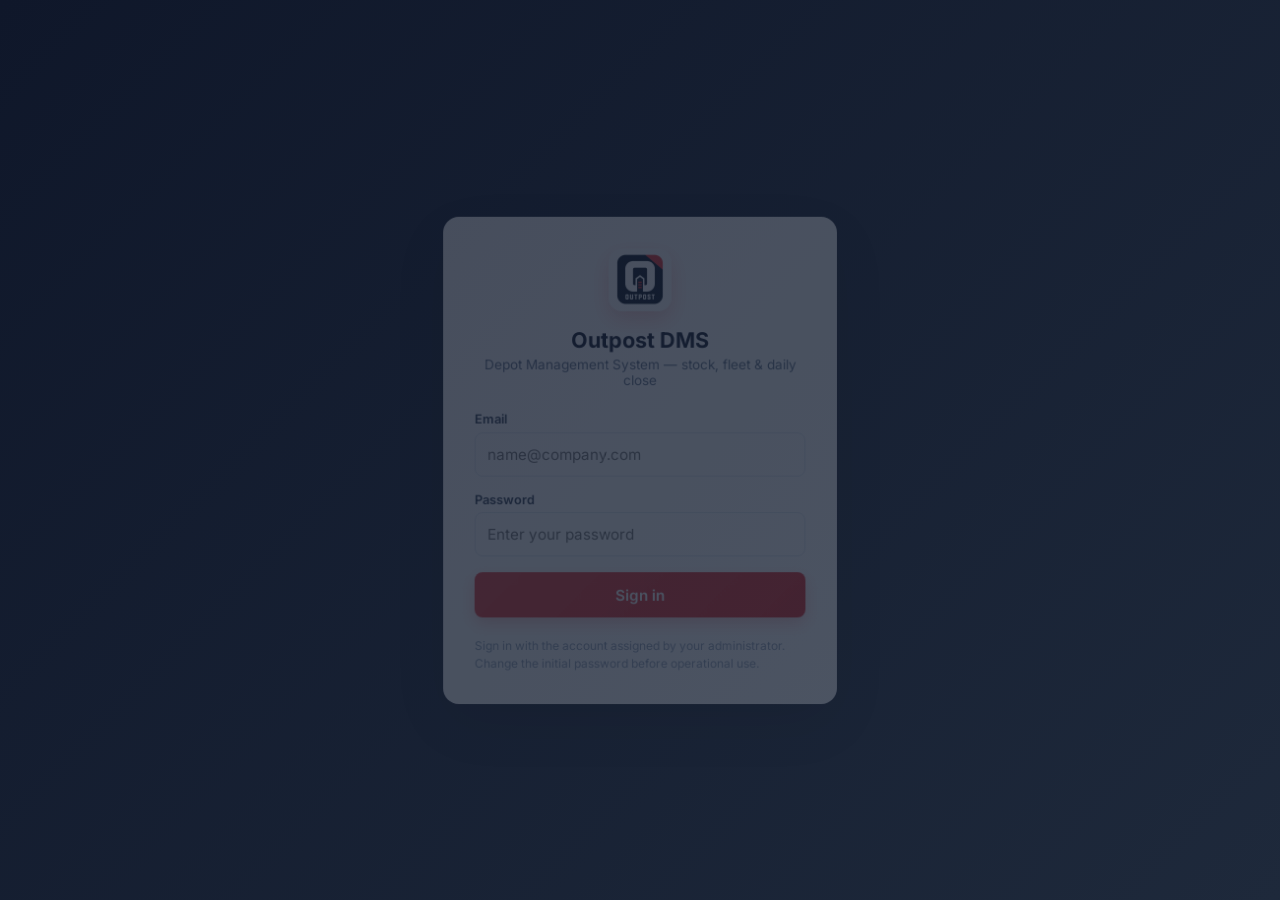
==== commit fa6d45ae: "Reloads: add stock to an open trip (deduct warehouse, accumulate qty_loaded) with manager reload mod" ====
--- a/index.html
+++ b/index.html
@@ -1609,6 +1609,7 @@
     <button class="btn btn-sm" type="button" onclick="showPage('manager-stock')">← Stock taking</button>
     <span class="chip">Vehicle dispatch</span>
     <button class="btn btn-red" style="margin-left:auto" type="button" onclick="openModal('dispatchModal')">Dispatch vehicle</button>
+    <button class="btn btn-red" type="button" onclick="openModal('reloadModal')">Reload vehicle</button>
   </div>
   <div class="alert a-info" style="margin:0 0 1rem">
     <span>ℹ</span>
@@ -2051,6 +2052,17 @@
     <tbody id="dispatchLoadBody"><tr><td colspan="3" class="skel" style="text-align:center">Loading…</td></tr></tbody>
   </table></div>
   <div class="modal-actions"><button class="btn" onclick="closeModal('dispatchModal')">Cancel</button><button class="btn btn-red" onclick="saveDispatch(this)">Confirm dispatch</button></div>
+</div></div>
+
+<div class="modal-overlay" id="reloadModal"><div class="modal">
+  <div class="modal-handle"></div>
+  <div class="modal-title">Reload vehicle</div>
+  <div class="alert a-info"><span>ℹ</span><div>Adds more stock to the vehicle's open trip. Warehouse stock is deducted; nothing is returned to the warehouse until the trip's final report.</div></div>
+  <div class="form-row"><div class="form-group"><label>Vehicle (open trip)</label><select class="select-inp" id="reloadVehicle"><option value="">Loading…</option></select></div><div class="form-group" id="reloadTripInfo"><label>Current load</label><input class="input" id="reloadCurrentLoad" readonly value="—"></div></div>
+  <div class="tbl-wrap"><table class="dispatch-sales-table" style="margin-bottom:.8rem"><tr><th>Product</th><th>In warehouse</th><th>Crates to reload</th></tr>
+    <tbody id="reloadLoadBody"><tr><td colspan="3" class="skel" style="text-align:center">Loading…</td></tr></tbody>
+  </table></div>
+  <div class="modal-actions"><button class="btn" onclick="closeModal('reloadModal')">Cancel</button><button class="btn btn-red" onclick="saveReload(this)">Confirm reload</button></div>
 </div></div>
 
 <div class="modal-overlay" id="addCustModal"><div class="modal">
@@ -2513,7 +2525,7 @@
 <script src="assets/app.js?v=20260803c"></script>
 <script src="assets/phase45.js?v=20260803b"></script>
 <script src="assets/report-exchange.js?v=20260731e"></script>
-<script src="assets/manager-ops.js?v=20260803d"></script>
+<script src="assets/manager-ops.js?v=20260803f"></script>
 <script src="assets/occd-boards.js?v=20260716g"></script>
 <script src="assets/ccba.js?v=20260716a"></script>
 <script src="assets/rdc-balancing.js?v=20260801c"></script>
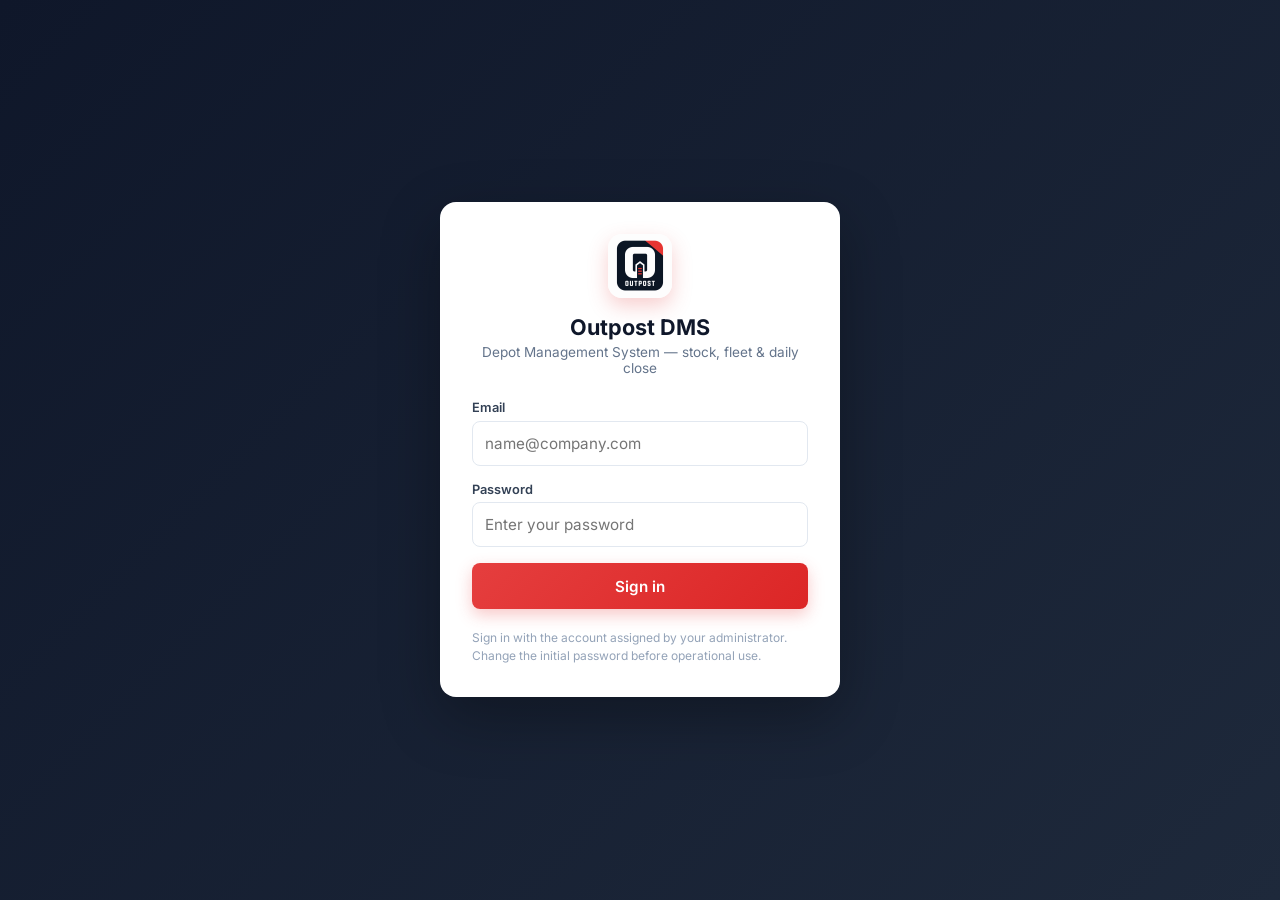
==== commit 3c740d00: "Dispatch assignments: sync vehicles.cadet_id + per-day routes when a user is given a vehicle; relax " ====
--- a/index.html
+++ b/index.html
@@ -2525,7 +2525,7 @@
 <script src="assets/app.js?v=20260803c"></script>
 <script src="assets/phase45.js?v=20260803b"></script>
 <script src="assets/report-exchange.js?v=20260731e"></script>
-<script src="assets/manager-ops.js?v=20260803f"></script>
+<script src="assets/manager-ops.js?v=20260803g"></script>
 <script src="assets/occd-boards.js?v=20260716g"></script>
 <script src="assets/ccba.js?v=20260716a"></script>
 <script src="assets/rdc-balancing.js?v=20260801c"></script>
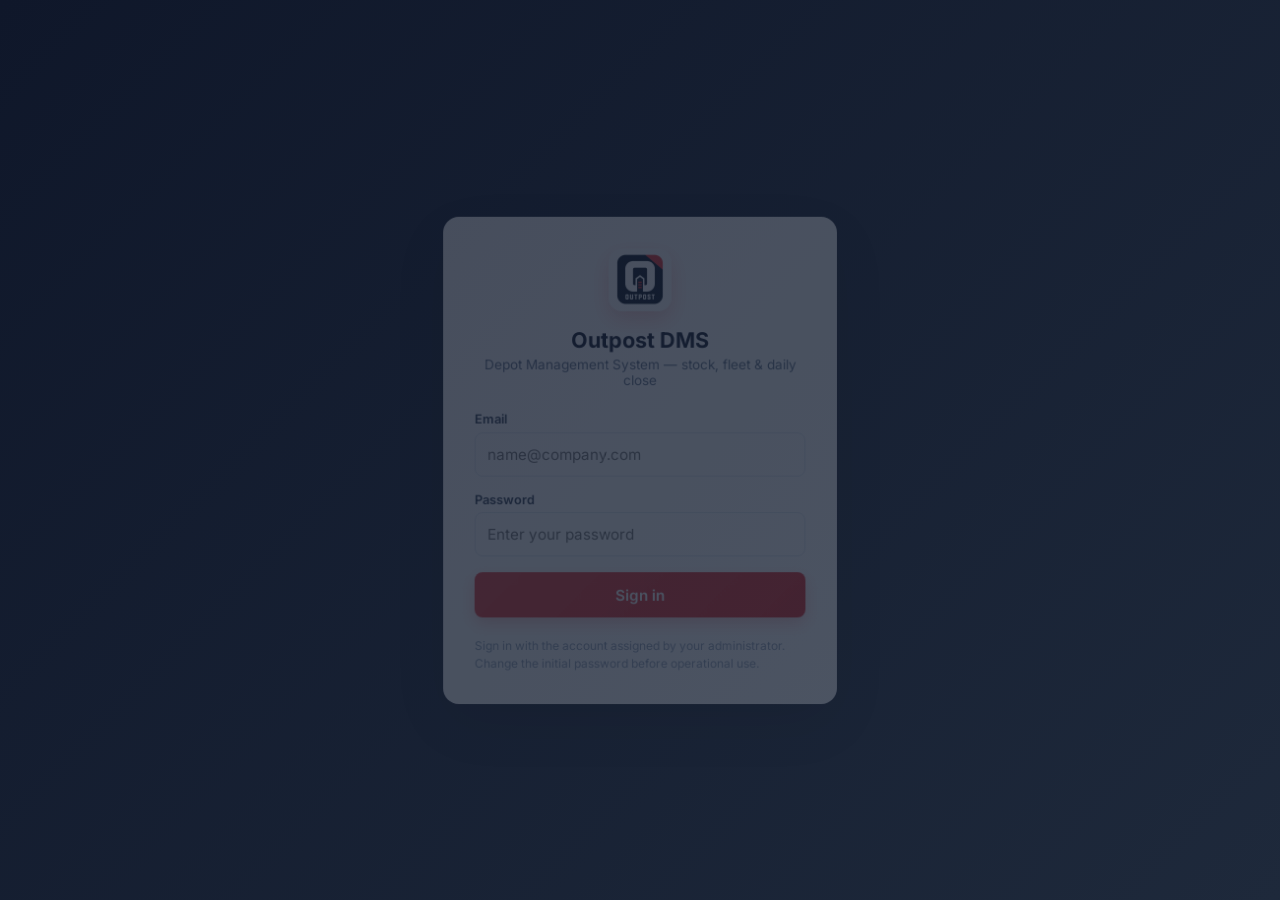
==== commit 8039cb94: "Vehicle assignments: one route per vehicle (vehicles.route_area) instead of Mon-Sat grid; dispatch u" ====
--- a/index.html
+++ b/index.html
@@ -2523,9 +2523,9 @@
 
 </script>
 <script src="assets/app.js?v=20260803c"></script>
-<script src="assets/phase45.js?v=20260803b"></script>
+<script src="assets/phase45.js?v=20260803h"></script>
 <script src="assets/report-exchange.js?v=20260731e"></script>
-<script src="assets/manager-ops.js?v=20260803g"></script>
+<script src="assets/manager-ops.js?v=20260803h"></script>
 <script src="assets/occd-boards.js?v=20260716g"></script>
 <script src="assets/ccba.js?v=20260716a"></script>
 <script src="assets/rdc-balancing.js?v=20260801c"></script>
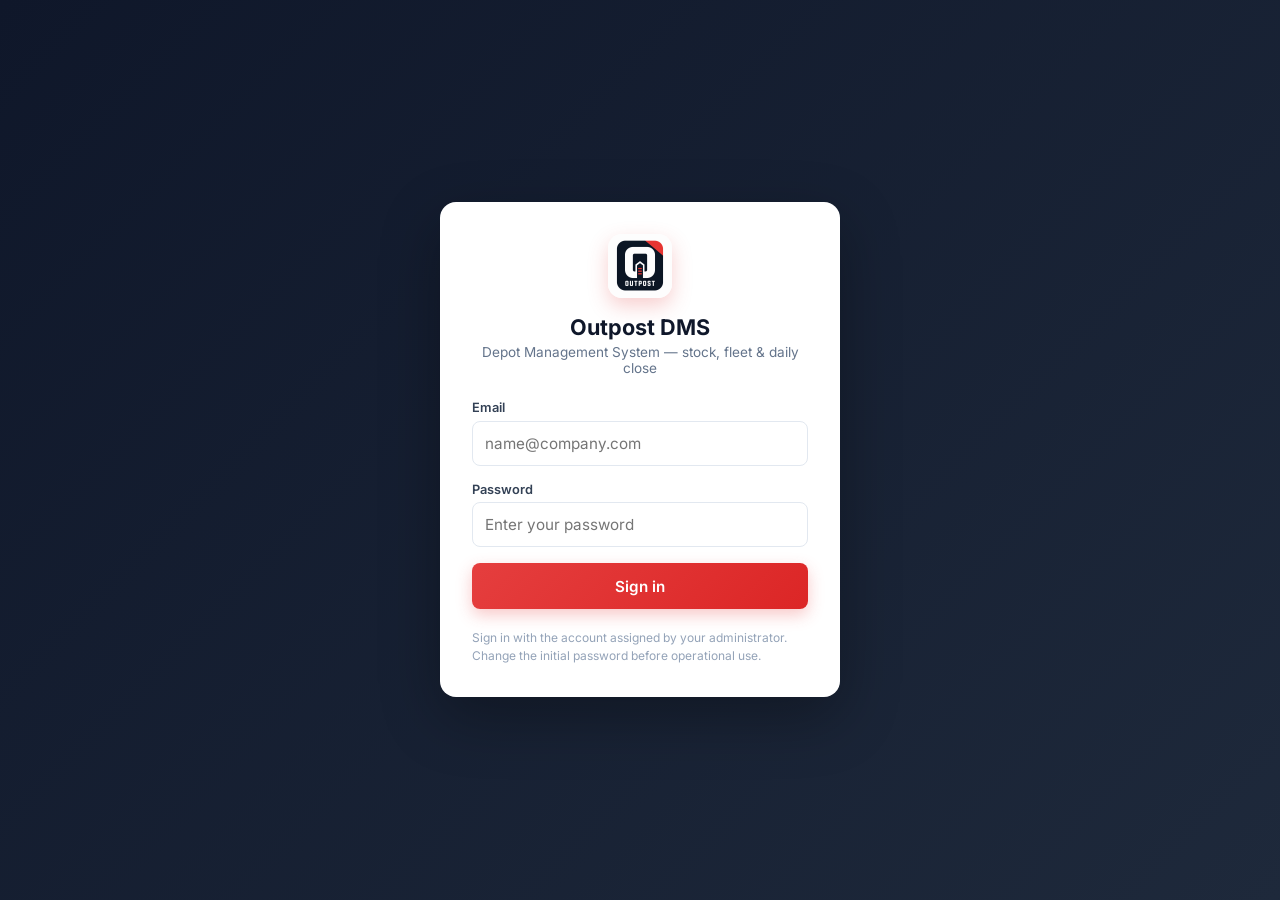
==== commit d2f21633: "Dispatch: re-add 1L Minute Maid pack (migration 024) after 400ML M.MAID, fix MAID spelling, show out" ====
--- a/index.html
+++ b/index.html
@@ -315,6 +315,7 @@
 .occd-cat-row td{background:#edf2f7;font-size:11px;text-transform:uppercase;letter-spacing:.05em}
 .cadet-cat-row td,.rdc-cat-row td{background:#edf2f7;font-size:11px;text-transform:uppercase;letter-spacing:.05em;color:var(--gray-dark);font-weight:700}
 .rdc-cat-row td{background:#edf2f7;font-size:11px;text-transform:uppercase;letter-spacing:.05em;color:var(--gray-dark);font-weight:700}
+.dispatch-out td{opacity:.55}
 .occd-total-row td{background:#f7fafc;font-weight:700}
 .occd-grand-row td{background:#e2e8f0;font-weight:800}
 .occd-inv-table .occd-calc{text-align:right;font-variant-numeric:tabular-nums;padding-right:14px}
@@ -2051,6 +2052,7 @@
   <div class="tbl-wrap"><table class="dispatch-sales-table" style="margin-bottom:.8rem"><tr><th>Product</th><th>In warehouse</th><th>Crates to load</th></tr>
     <tbody id="dispatchLoadBody"><tr><td colspan="3" class="skel" style="text-align:center">Loading…</td></tr></tbody>
   </table></div>
+  <div class="alert a-info" id="dispatchCarryNote" style="display:none;margin:.2rem 0 .8rem"><span>↺</span><div></div></div>
   <div class="modal-actions"><button class="btn" onclick="closeModal('dispatchModal')">Cancel</button><button class="btn btn-red" onclick="saveDispatch(this)">Confirm dispatch</button></div>
 </div></div>
 
@@ -2525,10 +2527,10 @@
 <script src="assets/app.js?v=20260803c"></script>
 <script src="assets/phase45.js?v=20260803h"></script>
 <script src="assets/report-exchange.js?v=20260731e"></script>
-<script src="assets/manager-ops.js?v=20260803h"></script>
+<script src="assets/manager-ops.js?v=20260803k"></script>
 <script src="assets/occd-boards.js?v=20260716g"></script>
 <script src="assets/ccba.js?v=20260716a"></script>
-<script src="assets/rdc-balancing.js?v=20260801c"></script>
+<script src="assets/rdc-balancing.js?v=20260803i"></script>
 <script src="assets/cash-handover.js?v=20260713b"></script>
 <script src="assets/rdc-hub.js?v=20260801d"></script>
 <script src="assets/rdc-review.js?v=20260801a"></script>
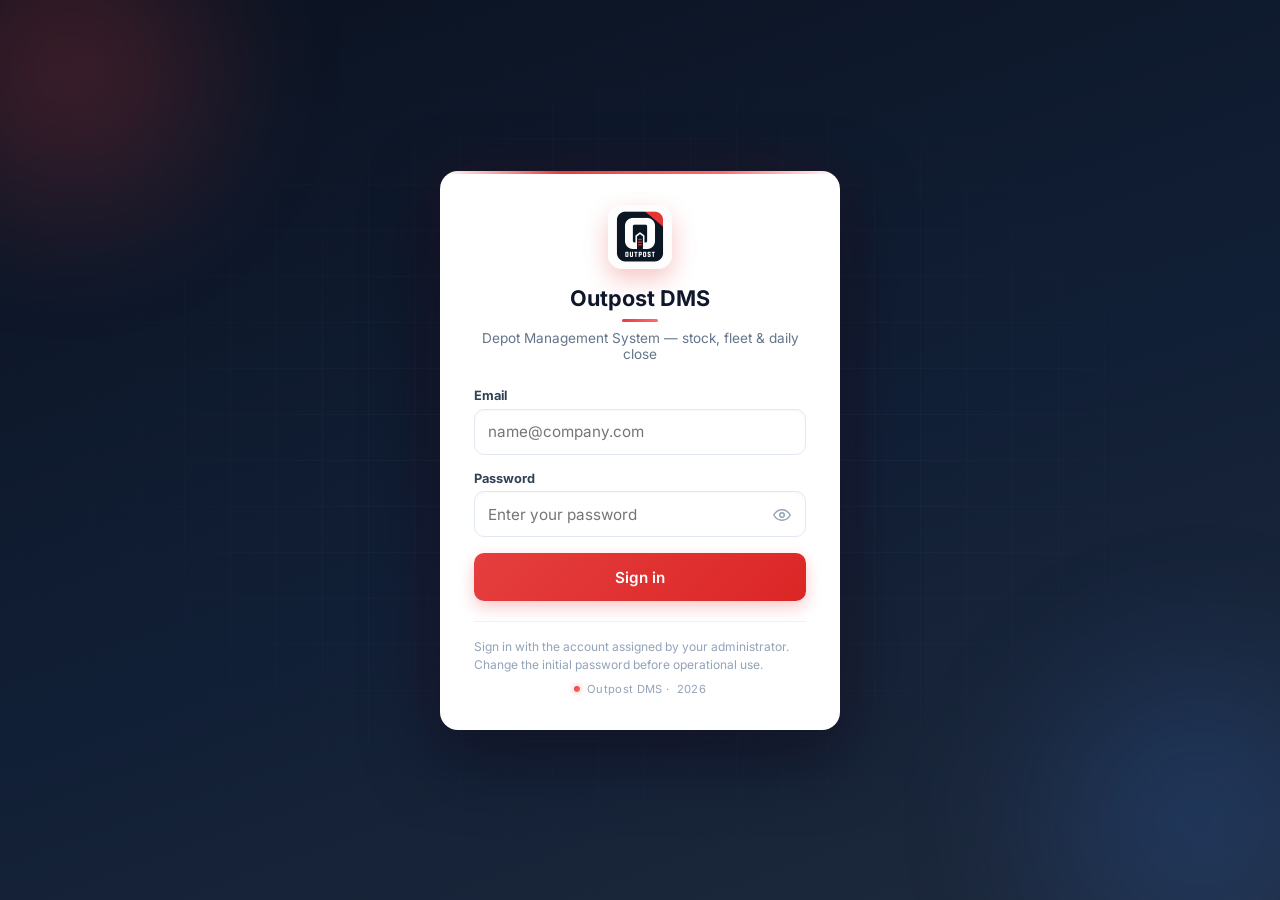
==== commit 34d018ae: "DB perf: delivery_trips + customer_cashouts indexes (migrations 025/026) and sargable date-range fil" ====
--- a/index.html
+++ b/index.html
@@ -18,7 +18,9 @@
   --shadow:0 4px 6px rgba(15,23,42,.07),0 10px 24px rgba(15,23,42,.08);
   --shadow-lg:0 10px 30px rgba(13,23,42,.12),0 20px 50px rgba(15,23,42,.1);
   --gradient-primary:linear-gradient(135deg,#E53E3E 0%,#DC2626 100%);
-  --gradient-dark:linear-gradient(135deg,#0F172A 0%,#1E293B 100%);
+  --gradient-dark:linear-gradient(165deg,#0B1220 0%,#111F36 52%,#1E293B 100%);
+  --glow-red:0 0 0 1px rgba(229,62,62,.18),0 6px 18px rgba(229,62,62,.22);
+  --glow-blue:0 0 0 1px rgba(59,130,246,.15),0 6px 18px rgba(59,130,246,.18);
   --r:8px;--rl:12px;--sb:240px;
   --transition:all 0.3s cubic-bezier(0.4,0,0.2,1);
 }
@@ -29,7 +31,8 @@
 /* ── SIDEBAR ── */
 .sidebar{width:var(--sb);background:var(--gradient-dark);display:flex;flex-direction:column;flex-shrink:0;position:fixed;top:0;left:0;height:100vh;z-index:100;overflow-y:auto;transform:translateX(-100%);transition:transform .3s;box-shadow:4px 0 20px rgba(15,23,42,.1)}
 .sidebar.open{transform:translateX(0)}
-.sidebar::before{content:'';position:absolute;top:-60px;left:-60px;width:220px;height:220px;background:radial-gradient(circle,rgba(229,62,62,.1) 0%,transparent 70%);pointer-events:none}
+.sidebar::before{content:'';position:absolute;top:-60px;left:-60px;width:220px;height:220px;background:radial-gradient(circle,rgba(229,62,62,.14) 0%,transparent 70%);pointer-events:none}
+.sidebar::after{content:'';position:absolute;right:-90px;bottom:-90px;width:300px;height:300px;background:radial-gradient(circle,rgba(59,130,246,.12) 0%,transparent 70%);pointer-events:none}
 .sidebar-logo{padding:1.2rem 1rem 1rem;border-bottom:1px solid rgba(255,255,255,.06)}
 .logo-top{display:flex;align-items:center;gap:10px;margin-bottom:10px}
 .logo-mark{width:36px;height:36px;border-radius:10px;display:flex;align-items:center;justify-content:center;flex-shrink:0;overflow:hidden;background:#fff;box-shadow:0 8px 16px rgba(229,62,62,.3);transition:var(--transition)}
@@ -48,19 +51,29 @@
 .nav-group{border-bottom:1px solid rgba(255,255,255,.04)}
 .nav-group-header{width:100%;display:flex;align-items:center;justify-content:space-between;gap:8px;padding:11px 1rem;background:none;border:none;border-left:3px solid transparent;color:rgba(255,255,255,.5);font-size:11px;text-transform:uppercase;letter-spacing:.08em;font-weight:600;cursor:pointer;min-height:44px;font-family:inherit;transition:var(--transition)}
 .nav-group-header:hover{background:rgba(255,255,255,.06);color:rgba(255,255,255,.9)}
-.nav-group.open>.nav-group-header{color:rgba(255,255,255,.85);border-left-color:rgba(229,62,62,.45)}
+.nav-group.open>.nav-group-header{background:linear-gradient(90deg,rgba(229,62,62,.16) 0%,rgba(229,62,62,.02) 65%,transparent 100%);color:rgba(255,255,255,.95);border-left-color:var(--red);text-shadow:0 0 14px rgba(229,62,62,.4)}
 .nav-group-chevron{font-size:16px;line-height:1;opacity:.55;transition:transform .2s ease;transform:rotate(0deg)}
-.nav-group.open>.nav-group-header .nav-group-chevron{transform:rotate(90deg);opacity:.85}
+.nav-group.open>.nav-group-header .nav-group-chevron{transform:rotate(90deg);opacity:.9;color:var(--red)}
 .nav-group-items{display:none;padding:2px 0 6px}
 .nav-group.open>.nav-group-items{display:block}
 .nav-group-items .nav-item{padding-left:1.4rem;min-height:40px;font-size:12px;margin:1px 0}
+.nav-group-primary>.nav-group-header{letter-spacing:.1em}
+.nav-group-primary>.nav-group-header::before{content:'';width:5px;height:5px;border-radius:50%;background:var(--red);box-shadow:0 0 8px rgba(229,62,62,.8);flex-shrink:0}
+.nav-group-primary>.nav-group-header span:first-child{color:rgba(255,255,255,.75)}
+.nav-group-primary.open>.nav-group-header span:first-child{color:#fff}
 .page-section-label{font-size:10px;text-transform:uppercase;letter-spacing:.08em;color:var(--gray-mid);font-weight:600;margin:0 0 8px}
 .page-section{margin-bottom:1.25rem}
 .page-section:last-child{margin-bottom:0}
 .nav-item{padding:10px 1rem;cursor:pointer;display:flex;align-items:center;gap:10px;font-size:12.5px;color:rgba(255,255,255,.6);transition:var(--transition);border-left:3px solid transparent;margin:2px 0;min-height:44px;font-weight:500}
 .nav-item svg{width:16px;height:16px;flex-shrink:0;opacity:.8;transition:var(--transition)}
-.nav-item:hover{background:rgba(255,255,255,.06);color:rgba(255,255,255,.95);border-left-color:transparent;padding-left:calc(1rem + 4px)}
-.nav-item.active{background:linear-gradient(90deg,rgba(229,62,62,.25) 0%,transparent 100%);color:#fff;border-left-color:var(--red);font-weight:600}
+.nav-item-label{flex:1;min-width:0;overflow:hidden;text-overflow:ellipsis;white-space:nowrap}
+.nav-item:hover{background:rgba(255,255,255,.07);color:rgba(255,255,255,.95);border-left-color:rgba(229,62,62,.35);transform:translateX(2px)}
+.nav-item:hover svg{opacity:1}
+.nav-item.active{background:linear-gradient(90deg,rgba(229,62,62,.32) 0%,rgba(229,62,62,.06) 55%,transparent 100%);color:#fff;border-left-color:var(--red);font-weight:600;box-shadow:inset 0 0 18px rgba(229,62,62,.1),0 2px 10px rgba(229,62,62,.08)}
+.nav-item.active svg{opacity:1;filter:drop-shadow(0 0 5px rgba(229,62,62,.6))}
+.nav-step{width:18px;height:18px;border-radius:50%;background:var(--gradient-primary);color:#fff;font-size:10px;font-weight:700;display:flex;align-items:center;justify-content:center;flex-shrink:0;box-shadow:0 2px 8px rgba(229,62,62,.35);letter-spacing:0;line-height:1}
+.nav-item:not(.active) .nav-step{background:rgba(255,255,255,.12);color:rgba(255,255,255,.7);box-shadow:none}
+.nav-item.active .nav-step{box-shadow:0 0 0 2px rgba(229,62,62,.25),0 2px 10px rgba(229,62,62,.5)}
 .role-switcher{padding:.75rem;border-top:1px solid rgba(255,255,255,.06);margin-top:auto}
 .rs-label{font-size:9.5px;color:rgba(255,255,255,.25);margin-bottom:6px;text-transform:uppercase;letter-spacing:.08em}
 .role-btn{display:flex;align-items:center;width:100%;text-align:left;padding:8px 12px;border:1px solid rgba(255,255,255,.1);border-radius:var(--r);background:transparent;cursor:pointer;font-size:11.5px;color:rgba(255,255,255,.5);margin-bottom:4px;transition:var(--transition);font-family:inherit;min-height:40px;font-weight:500}
@@ -83,8 +96,10 @@
 .page{display:none}.page.active{display:block}
 
 /* ── CARDS & LAYOUT ── */
-.card{background:var(--white);border:1px solid rgba(226,232,240,.5);border-radius:var(--rl);padding:1.4rem;margin-bottom:1rem;box-shadow:var(--shadow);transition:var(--transition)}
+.card{position:relative;background:var(--white);border:1px solid rgba(226,232,240,.5);border-radius:var(--rl);padding:1.4rem;margin-bottom:1rem;box-shadow:var(--shadow);transition:var(--transition)}
+.card::before{content:'';position:absolute;top:0;left:1px;right:1px;height:3px;border-radius:var(--rl) var(--rl) 0 0;background:linear-gradient(90deg,var(--red) 0%,rgba(229,62,62,0) 100%);opacity:0;transition:opacity .25s ease;pointer-events:none}
 .card:hover{box-shadow:var(--shadow-lg);border-color:var(--gray-light)}
+.card:hover::before{opacity:.5}
 .card-header{display:flex;align-items:center;justify-content:space-between;margin-bottom:.9rem;flex-wrap:wrap;gap:8px}
 .card-title{font-size:14px;font-weight:700;color:var(--black);letter-spacing:-0.2px}
 .two-col{display:grid;grid-template-columns:1fr 1fr;gap:1rem}
@@ -528,6 +543,7 @@
 .btn:focus-visible,.nav-group-header:focus-visible,.nav-item:focus-visible,
 .role-btn:focus-visible,.menu-btn:focus-visible,.notif-btn:focus-visible,
 .occd-module-tab:focus-visible,.cal-cell:focus-visible{outline:2px solid var(--accent);outline-offset:2px;border-radius:6px}
+.btn-red:focus-visible{outline-color:var(--red);box-shadow:0 0 0 4px rgba(229,62,62,.18)}
 
 .btn:active{transform:translateY(0) scale(.96)}
 .btn:disabled,.btn[disabled]{opacity:.55;cursor:not-allowed;box-shadow:none;transform:none}
@@ -535,7 +551,9 @@
 .btn:hover svg{transform:translateX(1px)}
 
 .metric-card{transition:box-shadow .25s ease,transform .25s ease,border-color .25s ease}
+.metric-card::after{content:'';position:absolute;top:-34%;right:-28%;width:70%;height:110%;border-radius:50%;background:radial-gradient(circle,rgba(229,62,62,.07) 0%,transparent 70%);pointer-events:none;opacity:0;transition:opacity .25s ease}
 .metric-card:hover{transform:translateY(-2px);border-color:var(--gray-light);box-shadow:var(--shadow-lg)}
+.metric-card:hover::after{opacity:1}
 .metric-card.hi:hover{box-shadow:0 8px 24px rgba(212,43,43,.32)}
 
 .page.active{animation:page-in .22s ease}
@@ -562,6 +580,37 @@
 
 .modal .form-group:last-child{margin-bottom:0}
 .card-header .chip{flex-shrink:0}
+
+/* ── POLISH 3.0 — depth, focus + accent passes ── */
+.content{background:radial-gradient(1000px 420px at 88% -10%,rgba(229,62,62,.045),transparent 62%),radial-gradient(900px 420px at -4% 110%,rgba(59,130,246,.045),transparent 62%)}
+.topbar{background:linear-gradient(180deg,rgba(255,255,255,.97),rgba(248,250,252,.9));backdrop-filter:blur(16px) saturate(1.35);box-shadow:0 1px 0 rgba(226,232,240,.7),0 8px 20px rgba(15,23,42,.05)}
+th{background:linear-gradient(180deg,#fff,#f6f8fb);border-bottom:1.5px solid #dde3ec;color:var(--gray-dark)}
+tr:hover td{background:rgba(229,62,62,.03)}
+.badge{box-shadow:0 1px 2px rgba(15,23,42,.04)}
+.bs{box-shadow:0 2px 8px rgba(22,163,74,.16)}
+.bw{box-shadow:0 2px 8px rgba(217,119,6,.16)}
+.bd{box-shadow:0 2px 8px rgba(212,43,43,.18)}
+.bi{box-shadow:0 2px 8px rgba(59,130,246,.16)}
+.bg{box-shadow:0 2px 6px rgba(15,23,42,.08)}
+.alert{border-left:4px solid}
+.btn-black:hover{box-shadow:0 6px 16px rgba(15,23,42,.25);transform:translateY(-1px)}
+.btn-black:active{transform:translateY(0)}
+.btn-red:active{transform:translateY(-1px)}
+.card-title{position:relative;padding-left:11px}
+.card-title::before{content:'';position:absolute;left:0;top:50%;transform:translateY(-50%);width:3px;height:14px;border-radius:2px;background:var(--gradient-primary);box-shadow:0 0 8px rgba(229,62,62,.4)}
+.progress-bar{height:6px}
+.progress-fill{box-shadow:0 1px 4px rgba(15,23,42,.14)}
+.p-red{box-shadow:0 1px 6px rgba(212,43,43,.35)}
+.p-amber{box-shadow:0 1px 6px rgba(217,119,6,.35)}
+.p-green{box-shadow:0 1px 6px rgba(22,163,74,.35)}
+.chip:hover{border-color:var(--gray-mid);color:var(--black)}
+.modal-overlay.open{animation:ov-in .18s ease}
+@keyframes ov-in{from{opacity:0}to{opacity:1}}
+.modal{animation:modal-in .22s cubic-bezier(.21,1,.3,1.1)}
+@keyframes modal-in{from{opacity:0;transform:translateY(16px) scale(.985)}to{opacity:1;transform:none}}
+.modal-title::after{content:'';display:block;width:34px;height:3px;border-radius:2px;background:var(--gradient-primary);margin-top:7px}
+.notif-row:hover{box-shadow:0 2px 10px rgba(15,23,42,.05)}
+.cal-cell:hover{border-color:var(--red);box-shadow:0 0 0 2px var(--red-light)}
 
 @media(max-width:640px){
   .modal{padding-bottom:calc(1.2rem + env(safe-area-inset-bottom))}
@@ -1347,6 +1396,18 @@
 
   <div class="page-section-label">Daily checklist &amp; handoff</div>
   <div class="card" id="mgrHandoffCard" style="margin-bottom:1rem"><div style="padding:1rem;color:var(--gray-mid)">Loading checklist…</div></div>
+
+  <div class="card" id="mgrTargetsSummaryCard" style="margin-bottom:1rem;border:1px solid var(--gray-light)">
+    <div class="card-header"><span class="card-title">Monthly targets vs achieved</span><span class="chip" id="mgrTargetsMonthChip">—</span></div>
+    <p style="font-size:12px;color:var(--gray-mid);margin:0 0 .6rem">Depot + cadet sales against the month's targets. Set targets on the <strong>Monthly targets</strong> page.</p>
+    <div class="recon-row"><span>SODA (crates)</span><strong id="mgrTargetsSoda">—</strong></div>
+    <div class="recon-row"><span>WATER (crates)</span><strong id="mgrTargetsWater">—</strong></div>
+    <div class="recon-row"><span>Overall</span><strong id="mgrTargetsOverall">—</strong></div>
+    <div class="tbl-wrap" style="margin-top:.8rem"><table>
+      <tr><th>Sales unit</th><th>SODA target / actual</th><th>WATER target / actual</th><th>Overall</th></tr>
+      <tbody id="mgrTargetsUnitsBody"><tr><td colspan="4" class="skel">Loading…</td></tr></tbody>
+    </table></div>
+  </div>
 
   <div id="cashoutsMountManager"></div>
 
@@ -1610,7 +1671,6 @@
     <button class="btn btn-sm" type="button" onclick="showPage('manager-stock')">← Stock taking</button>
     <span class="chip">Vehicle dispatch</span>
     <button class="btn btn-red" style="margin-left:auto" type="button" onclick="openModal('dispatchModal')">Dispatch vehicle</button>
-    <button class="btn btn-red" type="button" onclick="openModal('reloadModal')">Reload vehicle</button>
   </div>
   <div class="alert a-info" style="margin:0 0 1rem">
     <span>ℹ</span>
@@ -2056,15 +2116,38 @@
   <div class="modal-actions"><button class="btn" onclick="closeModal('dispatchModal')">Cancel</button><button class="btn btn-red" onclick="saveDispatch(this)">Confirm dispatch</button></div>
 </div></div>
 
-<div class="modal-overlay" id="reloadModal"><div class="modal">
+<div class="modal-overlay" id="viewTripLoadModal"><div class="modal">
   <div class="modal-handle"></div>
-  <div class="modal-title">Reload vehicle</div>
-  <div class="alert a-info"><span>ℹ</span><div>Adds more stock to the vehicle's open trip. Warehouse stock is deducted; nothing is returned to the warehouse until the trip's final report.</div></div>
-  <div class="form-row"><div class="form-group"><label>Vehicle (open trip)</label><select class="select-inp" id="reloadVehicle"><option value="">Loading…</option></select></div><div class="form-group" id="reloadTripInfo"><label>Current load</label><input class="input" id="reloadCurrentLoad" readonly value="—"></div></div>
-  <div class="tbl-wrap"><table class="dispatch-sales-table" style="margin-bottom:.8rem"><tr><th>Product</th><th>In warehouse</th><th>Crates to reload</th></tr>
-    <tbody id="reloadLoadBody"><tr><td colspan="3" class="skel" style="text-align:center">Loading…</td></tr></tbody>
+  <div class="modal-title">Vehicle load</div>
+  <p id="viewTripLoadMeta" style="font-size:13px;color:var(--gray);margin:-0.6rem 0 1rem"></p>
+  <div class="tbl-wrap"><table class="dispatch-sales-table" style="margin-bottom:.8rem">
+    <tr><th>Product</th><th>Loaded</th><th>Sold</th><th>Returned</th></tr>
+    <tbody id="viewTripLoadBody"><tr><td colspan="4" class="skel" style="text-align:center">Loading…</td></tr></tbody>
   </table></div>
-  <div class="modal-actions"><button class="btn" onclick="closeModal('reloadModal')">Cancel</button><button class="btn btn-red" onclick="saveReload(this)">Confirm reload</button></div>
+  <div class="modal-actions"><button class="btn" onclick="closeModal('viewTripLoadModal')">Close</button></div>
+</div></div>
+
+<div class="modal-overlay" id="editLoadModal"><div class="modal">
+  <div class="modal-handle"></div>
+  <div class="modal-title">Edit dispatch load</div>
+  <p id="editLoadMeta" style="font-size:13px;color:var(--gray);margin:-0.6rem 0 1rem"></p>
+  <div class="alert a-warning" style="margin-bottom:1rem"><span>⚠</span><div>Correct the quantities the cadet went with. Warehouse stock is reversed and re-deducted automatically — usable while the vehicle is still out.</div></div>
+  <div class="tbl-wrap"><table class="dispatch-sales-table" style="margin-bottom:.8rem"><tr><th>Product</th><th>On vehicle now</th><th>Corrected qty</th></tr>
+    <tbody id="editLoadBody"><tr><td colspan="3" class="skel" style="text-align:center">Loading…</td></tr></tbody>
+  </table></div>
+  <div class="modal-actions"><button class="btn" onclick="closeModal('editLoadModal')">Cancel</button><button class="btn btn-red" onclick="saveEditLoad(this)">Save corrected load</button></div>
+</div></div>
+
+<div class="modal-overlay" id="depotSalesModal"><div class="modal">
+  <div class="modal-handle"></div>
+  <div class="modal-title">Depot sales</div>
+  <p id="depotSalesMeta" style="font-size:13px;color:var(--gray);margin:-0.6rem 0 1rem"></p>
+  <div class="alert a-info" style="margin-bottom:1rem"><span>ℹ</span><div>Sales made directly from the depot (Gulu and Kamdini) go into today's RDC sheet. Cadet sales come from their reports automatically.</div></div>
+  <div class="tbl-wrap" style="max-height:46vh;overflow:auto;margin-bottom:1rem"><table class="dispatch-sales-table">
+    <tr><th>Product</th><th>DEPOT</th><th>KAMDINI</th></tr>
+    <tbody id="depotSalesBody"><tr><td colspan="3" class="skel" style="text-align:center">Loading…</td></tr></tbody>
+  </table></div>
+  <div class="modal-actions"><button class="btn" onclick="closeModal('depotSalesModal')">Cancel</button><button class="btn btn-red" onclick="saveDepotSales(this)">Save depot sales</button></div>
 </div></div>
 
 <div class="modal-overlay" id="addCustModal"><div class="modal">
@@ -2195,8 +2278,8 @@
   </div>
 </div></div>
 
-<script src="assets/presentation-config.js?v=20260803c"></script>
-<script src="assets/api.js?v=20260803b"></script>
+<script src="assets/presentation-config.js?v=20260804a"></script>
+<script src="assets/api.js?v=20260804e"></script>
 <script>
 const ICONS={
   home:'<svg viewBox="0 0 24 24" fill="none" stroke="currentColor" stroke-width="2"><path d="M3 9l9-7 9 7v11a2 2 0 0 1-2 2H5a2 2 0 0 1-2-2z"/><polyline points="9 22 9 12 15 12 15 22"/></svg>',
@@ -2524,22 +2607,22 @@
 window.addEventListener('resize',()=>{chartsDrawn=false;if(document.getElementById('page-admin-dashboard').classList.contains('active'))setTimeout(drawCharts,150)});
 
 </script>
-<script src="assets/app.js?v=20260803c"></script>
-<script src="assets/phase45.js?v=20260803h"></script>
+<script src="assets/app.js?v=20260804d"></script>
+<script src="assets/phase45.js?v=20260804a"></script>
 <script src="assets/report-exchange.js?v=20260731e"></script>
-<script src="assets/manager-ops.js?v=20260803k"></script>
+<script src="assets/manager-ops.js?v=20260804e"></script>
 <script src="assets/occd-boards.js?v=20260716g"></script>
 <script src="assets/ccba.js?v=20260716a"></script>
-<script src="assets/rdc-balancing.js?v=20260803i"></script>
+<script src="assets/rdc-balancing.js?v=20260804a"></script>
 <script src="assets/cash-handover.js?v=20260713b"></script>
 <script src="assets/rdc-hub.js?v=20260801d"></script>
 <script src="assets/rdc-review.js?v=20260801a"></script>
 <script src="assets/accountant-improvements.js?v=20260801a"></script>
 <script src="assets/accountant-welfare.js?v=20260716a"></script>
 <script src="assets/notifications.js?v=20260801c"></script>
-<script src="assets/cadet-dashboard.js?v=20260802b"></script>
+<script src="assets/cadet-dashboard.js?v=20260804a"></script>
 <script src="assets/cadet-daily.js?v=20260801e"></script>
-<script src="assets/depot-snapshots.js?v=20260803e"></script>
+<script src="assets/depot-snapshots.js?v=20260804a"></script>
 <script src="assets/director-brief.js?v=20260802g"></script>
 <script src="assets/cashouts.js?v=20260801a"></script>
 </body>
